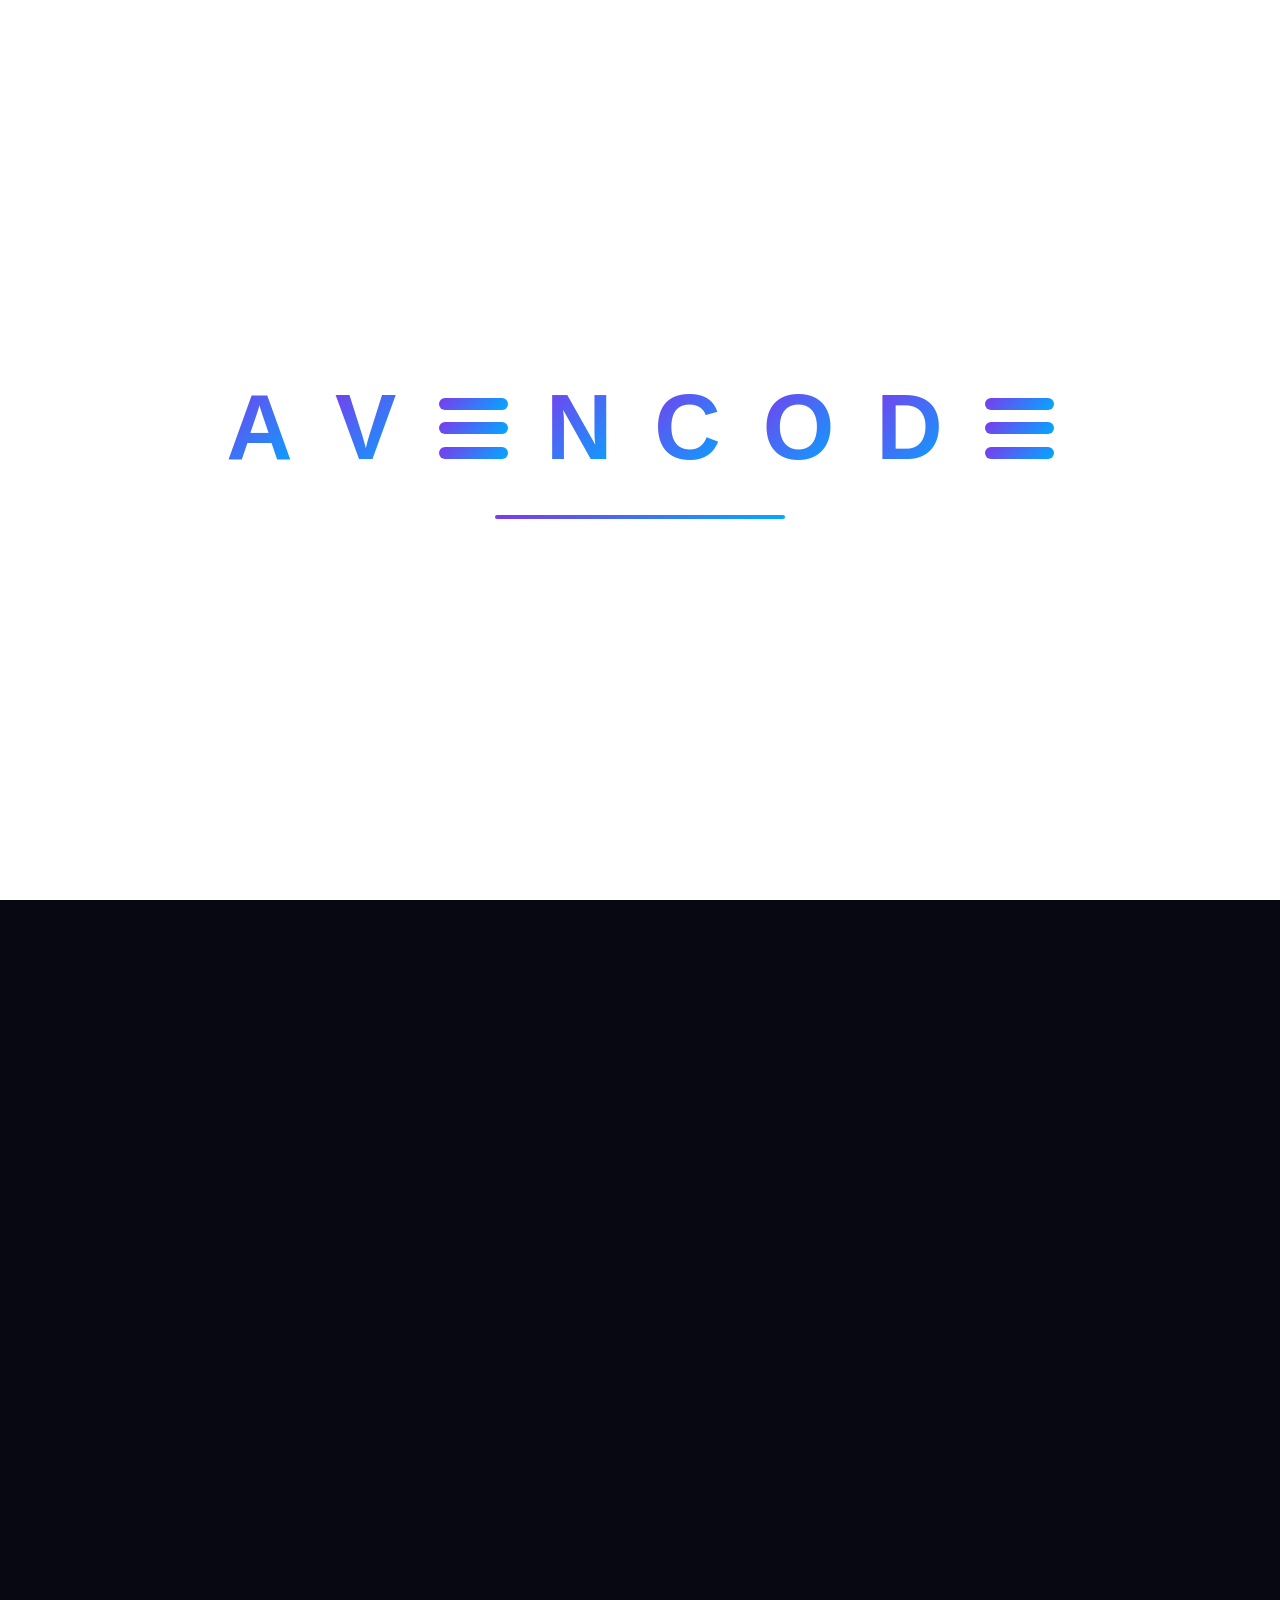
==== index.html @ d04014c9 "Add files via upload" ====
<!DOCTYPE html>
<html lang="fr">
<head>
  <meta charset="UTF-8">
  <meta name="viewport" content="width=device-width, initial-scale=1.0">
  <title>AVENCODE</title>
  <link rel="stylesheet" href="style.css">
</head>

<body>

  <section id="intro" class="intro">
    <div class="intro-content">
      <div class="brand-name">
        <span class="letter letter-a">A</span>
        <span class="letter letter-v">V</span>
        <span class="letter letter-e"><i></i><i></i><i></i></span>
        <span class="letter letter-n">N</span>
        <span class="letter letter-c">C</span>
        <span class="letter letter-o">O</span>
        <span class="letter letter-d">D</span>
        <span class="letter letter-e"><i></i><i></i><i></i></span>
      </div>
      <div class="loading-line"></div>
    </div>
  </section>

  <main id="site" class="site">

    <header id="navbar" class="navbar">
      <div class="nav-brand">
        <span class="nav-letter letter-a">A</span>
        <span class="nav-letter letter-v">V</span>
        <span class="nav-letter letter-e"><i></i><i></i><i></i></span>
        <span class="nav-letter letter-n">N</span>
        <span class="nav-letter letter-c">C</span>
        <span class="nav-letter letter-o">O</span>
        <span class="nav-letter letter-d">D</span>
        <span class="nav-letter letter-e"><i></i><i></i><i></i></span>
      </div>

      <nav class="nav-links">
        <a href="#accueil">Accueil</a>
        <a href="#decouvrir">Nous découvrir</a>
        <a href="#creations">Nos créations</a>
        <a href="#tarifs">Tarifs</a>
        <a href="#financement">Financement</a>
        <a href="#contact">Contact</a>
      </nav>
    </header>

    <section id="accueil" class="hero">
      <div class="hero-content">
        <p class="hero-label">Pensé pour vous. Créé pour vos clients.</p>
        <h1 id="typing-title"></h1>

        <div class="hero-buttons">
          <a href="#decouvrir" class="btn-discover">Nous découvrir</a>
        </div>
      </div>
    </section>

    <section id="decouvrir" class="discover-section">
      <div class="discover-content">
        <p class="section-label">Notre approche</p>
        <h2>Le sur-mesure, sans le prix démesuré.</h2>

        <p>
          AVENCODE crée des sites web modernes, clairs et personnalisés pour les entreprises qui veulent une présence en ligne professionnelle sans passer par des solutions hors de prix ou des modèles préremplis.
        </p>

        <div class="discover-grid">
          <div class="discover-card">
            <h3>Sur mesure</h3>
            <p>Un site pensé autour de votre activité, de votre image et de vos clients.</p>
          </div>

          <div class="discover-card">
            <h3>Accessible</h3>
            <p>Une alternative aux sites sur mesure souvent trop coûteux pour les petites entreprises.</p>
          </div>

          <div class="discover-card">
            <h3>Authentique</h3>
            <p>Pas de modèle impersonnel : un site qui reflète réellement l’essence de votre entreprise.</p>
          </div>
        </div>

        <div class="discover-next">
          <a href="#creations"><span>Nos créations →</span></a>
        </div>
      </div>
    </section>

    <section id="creations" class="creations-section">
      <div class="creations-content">

        <div class="creations-heading">
          <p class="section-label">Nos créations</p>
          <h2>Des univers pensés pour chaque activité.</h2>
          <p>
            Explorez différents styles de sites conçus pour refléter l’identité, l’ambiance et les besoins de chaque métier.
          </p>
        </div>

        <div class="showroom">
          <div class="showroom-list">
            <button class="showroom-item active" data-project="restaurant">Restaurant</button>
            <button class="showroom-item" data-project="garage">Garage automobile</button>
            <button class="showroom-item" data-project="coiffeur">Coiffeur</button>
            <button class="showroom-item" data-project="bar">Bar</button>
            <button class="showroom-item" data-project="boulangerie">Boulangerie</button>
            <button class="showroom-item" data-project="beaute">Institut de beauté</button>
          </div>

          <div class="showroom-preview">
            <div class="preview-image" id="previewImage"></div>

            <div class="preview-info">
              <p>Univers</p>
              <h3 id="previewTitle">Restaurant</h3>
              <p id="previewText">
                Une vitrine élégante pour présenter votre cuisine, votre ambiance et faciliter les réservations.
              </p>
              <a href="#" class="preview-button">Découvrir l’univers</a>
            </div>
          </div>
        </div>

      </div>
      <div class="creations-next">
  <a href="#tarifs">
    <span>Découvrir nos tarifs →</span>
  </a>
</div>
    </section>


    <section id="tarifs" class="pricing-section">
      <div class="pricing-content">

        <div class="pricing-heading">
          <p class="section-label">Tarifs</p>
          <h2>Des offres claires pour créer votre site.</h2>
          <p>
            Choisissez une formule adaptée à votre objectif. Chaque offre inclut la conception du site, la mise en ligne, le nom de domaine offert pendant 1 an et la sécurisation DNS.
          </p>
        </div>

        <div class="pricing-grid">

          <article class="pricing-card">
            <h3>Essentiel</h3>
            <p class="pricing-goal">Je veux exister sur Internet.</p>
            <div class="price">189,99€</div>
            <p class="price-note">Site vitrine simple et professionnel</p>

            <ul>
              <li>Site vitrine clair et responsive</li>
              <li>1 à 3 pages essentielles</li>
              <li>Design adapté à votre activité</li>
              <li>Nom de domaine offert 1 an</li>
              <li>DNSSEC inclus : protection du domaine contre certaines falsifications</li>
            </ul>

            <p class="domain-note">
              Après 1 an : gestion autonome par le client ou gestion AVENCODE à 14,99€/an.
            </p>

            <a href="#contact" class="pricing-button">Choisir cette offre</a>
          </article>

          <article class="pricing-card featured">
            <div class="pricing-title-row">
              <h3>Premium</h3>
              <div class="badge">Recommandé</div>
            </div>
            <p class="pricing-goal">Je veux transformer mes visiteurs en clients.</p>
            <div class="price">229,99€</div>
            <p class="price-note">Site plus complet, plus travaillé, plus vendeur</p>

            <ul>
              <li>Site vitrine complet et responsive</li>
              <li>Jusqu’à 5 pages</li>
              <li>Design plus poussé et animations légères</li>
              <li>Structure pensée pour rassurer et convertir</li>
              <li>Optimisation mobile</li>
              <li>Nom de domaine offert 1 an</li>
              <li>DNSSEC inclus : protection du domaine contre certaines falsifications</li>
            </ul>

            <p class="domain-note">
              Après 1 an : gestion autonome par le client ou gestion AVENCODE à 14,99€/an.
            </p>

            <a href="#contact" class="pricing-button">Choisir cette offre</a>
          </article>

          <article class="pricing-card">
            <h3>Signature</h3>
            <p class="pricing-goal">Je veux un site qui marque les esprits.</p>
            <div class="price">289,99€</div>
            <p class="price-note">Expérience sur mesure avec identité forte</p>

            <ul>
              <li>Site vitrine premium et personnalisé</li>
              <li>Pages adaptées à votre activité</li>
              <li>Animations plus avancées</li>
              <li>Univers visuel travaillé</li>
              <li>Expérience plus immersive</li>
              <li>Nom de domaine offert 1 an</li>
              <li>DNSSEC inclus : protection du domaine contre certaines falsifications</li>
            </ul>

            <p class="domain-note">
              Après 1 an : gestion autonome par le client ou gestion AVENCODE à 14,99€/an.
            </p>

            <a href="#contact" class="pricing-button">Choisir cette offre</a>
          </article>

        </div>

        <div class="custom-offer">
          <div>
            <h3>Projet spécifique</h3>
            <p>
              Pour un site plus complexe, une demande particulière ou une fonctionnalité avancée, un devis personnalisé peut être réalisé.
            </p>
          </div>
          <a href="#contact">Demander un devis</a>
        </div>


        <div class="maintenance-block">
          <div class="pricing-heading small">
            <p class="section-label">Maintenance</p>
            <h2>Gardez votre site propre, à jour et fonctionnel.</h2>
          </div>

          <div class="maintenance-grid">

            <article class="maintenance-card">
              <h3>Sur demande</h3>
              <div class="price small-price">9,99€</div>
              <p>Par intervention</p>
              <ul>
                <li>Modification ponctuelle</li>
                <li>Correction simple</li>
                <li>Ajout ou remplacement de contenu</li>
              </ul>
            </article>

            <article class="maintenance-card featured">
              <div class="maintenance-title-row">
  <h3>Forfait Sérénité</h3>
  <div class="badge">Sérénité</div>
</div>
              <div class="price small-price">4,99€/mois</div>
              <p>ou 49,99€/an</p>
              <ul>
                <li>Petites modifications incluses</li>
                <li>Suivi régulier du site</li>
                <li>Assistance prioritaire</li>
                <li>Tranquillité sur l’année</li>
              </ul>
            </article>

          </div>

          <div class="maintenance-next">
            <a href="#financement"><span>Financement →</span></a>
          </div>
        </div>

      </div>
    </section>

    <section id="financement" class="financing-section">
  <div class="financing-content">

    <div class="financing-heading">
      <p class="section-label">Financement</p>
      <h2>Choisissez le paiement qui vous convient.</h2>
      <p>
        AVENCODE propose plusieurs solutions simples pour adapter votre paiement à votre budget.
      </p>
    </div>

    <div class="financing-grid">
      <article class="financing-card">
        <h3>Comptant</h3>
        <p>Paiement en une seule fois à la validation du projet.</p>
      </article>

      <article class="financing-card featured">
        <h3>2x sans frais</h3>
        <p>Réglez votre site en deux paiements, sans frais supplémentaires.</p>
      </article>

      <article class="financing-card">
        <h3>3x sans frais</h3>
        <p>Étalez votre paiement en trois fois, simplement et sans surcoût.</p>
      </article>
    </div>

    <div class="financing-note">
      <h3>Une question ?</h3>
      <p>Nous vous accompagnons pour choisir la solution la plus adaptée.</p>
      <a href="#contact">Plus d’informations</a>
    </div>

    <div class="financing-next">
      <a href="#contact"><span>Nous contacter →</span></a>
    </div>

  </div>
</section>
    <section id="contact" class="contact-section">
  <div class="contact-content">

    <div class="contact-heading">
      <p class="section-label">Contact</p>
      <h2>Parlez-nous de votre projet.</h2>
      <p>
        Remplissez le formulaire, nous reviendrons vers vous pour comprendre votre besoin et vous proposer une solution adaptée.
      </p>
    </div>

    <form
  class="contact-form"
  action="https://formsubmit.co/contact%40avencode.fr"
  method="POST"
>
  <input type="hidden" name="_subject" value="Nouvelle demande depuis AVENCODE">
  <input type="hidden" name="_captcha" value="false">
  <input type="hidden" name="_template" value="table">
  <input type="hidden" name="_next" value="https://www.avencode.fr/#contact">
      <div class="form-row">
        <div class="form-group">
          <label for="nom">Nom</label>
          <input type="text" id="nom" name="nom" placeholder="Votre nom" required>
        </div>

        <div class="form-group">
          <label for="prenom">Prénom</label>
          <input type="text" id="prenom" name="prenom" placeholder="Votre prénom" required>
        </div>
      </div>

      <div class="form-row">
        <div class="form-group">
          <label for="telephone">Numéro de téléphone</label>
          <input type="tel" id="telephone" name="telephone" placeholder="06 00 00 00 00" required>
        </div>

        <div class="form-group">
          <label for="email">Adresse e-mail</label>
          <input type="email" id="email" name="email" placeholder="votre@email.fr" required>
        </div>
      </div>

      <div class="form-group">
        <label for="motif">Motif de la demande</label>
        <select id="motif" name="motif" required>
          <option value="">Choisir un motif</option>
          <option value="notre-entreprise">Notre entreprise</option>
          <option value="conception">Conception</option>
          <option value="maintenance">Maintenance</option>
          <option value="financement">Financement</option>
          <option value="autre">Autre</option>
        </select>
      </div>

      <div class="form-group other-reason" id="otherReason">
        <label for="autreMotif">Décrire le motif</label>
        <input type="text" id="autreMotif" name="autreMotif" placeholder="Précisez votre demande">
      </div>

      <div class="form-group">
        <label for="message">Message</label>
        <textarea id="message" name="message" rows="6" placeholder="Expliquez-nous votre besoin..." required></textarea>
      </div>

      <button type="submit" class="contact-button">Envoyer la demande</button>
    </form>

  </div>
</section>

  </main>

  <script src="script.js"></script>
</body>
</html>
---- style.css ----
* {
  margin: 0;
  padding: 0;
  box-sizing: border-box;
}

html {
  scroll-behavior: smooth;
}

body {
  font-family: Arial, Helvetica, sans-serif;
  background: #070812;
  overflow-x: hidden;
}

/* INTRO */

.intro {
  position: fixed;
  inset: 0;
  z-index: 999;
  background: #ffffff;
  display: flex;
  justify-content: center;
  align-items: center;
  transition: background 0.7s ease, opacity 0.8s ease, visibility 0.8s ease;
}

.intro.is-darkening {
  background: #070812;
}

.intro.is-hidden {
  opacity: 0;
  visibility: hidden;
}

.intro-content {
  text-align: center;
}

.brand-name {
  display: flex;
  justify-content: center;
  align-items: center;
  gap: clamp(14px, 3vw, 38px);
  font-size: clamp(46px, 8vw, 92px);
  font-weight: 900;
  letter-spacing: 4px;
}

.letter {
  position: relative;
  display: inline-flex;
  align-items: center;
  justify-content: center;
  height: 1em;
  min-width: 0.72em;
  background: linear-gradient(135deg, #7c3aed, #00aaff);
  -webkit-background-clip: text;
  background-clip: text;
  color: transparent;
  opacity: 0;
  clip-path: inset(0 100% 0 0);
  transform: translateY(12px);
  animation: smoothWrite 0.85s cubic-bezier(0.22, 1, 0.36, 1) forwards;
}

.letter-a,
.letter-v {
  transform: skewX(-8deg) translateY(12px);
}

.letter-e {
  width: 0.75em;
  background: none;
  color: transparent;
}

.letter-e i {
  position: absolute;
  left: 0;
  width: 100%;
  height: 0.13em;
  border-radius: 999px;
  background: linear-gradient(135deg, #7c3aed, #00aaff);
}

.letter-e i:nth-child(1) {
  top: 0.18em;
}

.letter-e i:nth-child(2) {
  top: 0.45em;
}

.letter-e i:nth-child(3) {
  top: 0.72em;
}

.letter-n {
  transform: skewX(-3deg) translateY(12px);
}

.letter:nth-child(1) { animation-delay: 0s; }
.letter:nth-child(2) { animation-delay: 0.16s; }
.letter:nth-child(3) { animation-delay: 0.32s; }
.letter:nth-child(4) { animation-delay: 0.48s; }
.letter:nth-child(5) { animation-delay: 0.64s; }
.letter:nth-child(6) { animation-delay: 0.80s; }
.letter:nth-child(7) { animation-delay: 0.96s; }
.letter:nth-child(8) { animation-delay: 1.12s; }

.loading-line {
  width: 0;
  height: 4px;
  margin: 42px auto 0;
  border-radius: 999px;
  background: linear-gradient(90deg, #7c3aed, #00aaff);
  animation: lineAppear 0.7s ease forwards 1.95s;
}

/* SITE */

.site {
  min-height: 100vh;
  background: #070812;
  color: white;
  opacity: 0;
  transform: translateY(25px);
  transition: opacity 0.9s ease, transform 0.9s ease;
}

.site.is-visible {
  opacity: 1;
  transform: translateY(0);
}

/* NAVBAR */

.navbar {
  position: sticky;
  top: 28px;
  z-index: 50;
  width: min(1180px, calc(100% - 48px));
  height: 70px;
  margin: 28px auto 0;
  padding: 0 28px;
  display: flex;
  align-items: center;
  justify-content: space-between;
  border-radius: 999px;
  border: 1px solid rgba(255, 255, 255, 0.18);
  background: rgba(7, 8, 18, 0.55);
  backdrop-filter: blur(14px);
  overflow: hidden;
  transition: width 0.35s ease, height 0.35s ease, padding 0.35s ease, background 0.35s ease, box-shadow 0.35s ease;
}

.navbar::before {
  content: "";
  position: absolute;
  inset: -1px;
  z-index: -2;
  border-radius: inherit;

  background: conic-gradient(
    from 0deg,
    transparent 0deg,
    transparent 80deg,

    rgba(75, 35, 160, 0.85) 110deg,
    rgba(124, 58, 237, 0.95) 130deg,
    rgba(0, 90, 150, 0.95) 150deg,
    rgba(0, 170, 255, 0.85) 170deg,

    transparent 200deg,
    transparent 360deg
  );

  animation: navbarBorderWave 2s cubic-bezier(0.45, 0, 0.55, 1) infinite;
}

.navbar.is-scrolled::before {
  opacity: 0.9;
}

.navbar::after {
  content: "";
  position: absolute;
  inset: 1px;
  z-index: -1;
  border-radius: inherit;
  background: rgba(7, 8, 18, 0.72);
}

.navbar.is-scrolled {
  width: min(980px, calc(100% - 48px));
  height: 58px;
  padding: 0 24px;
  background: rgba(7, 8, 18, 0.88);
  box-shadow: 0 18px 55px rgba(0, 0, 0, 0.42);
}

.navbar.is-scrolled::before {
  opacity: 0.55;
}

.nav-brand {
  display: flex;
  align-items: center;
  gap: 8px;
  font-size: 22px;
  font-weight: 900;
  letter-spacing: 2px;
  transition: font-size 0.35s ease, gap 0.35s ease;
}

.navbar.is-scrolled .nav-brand {
  font-size: 19px;
  gap: 6px;
}

.nav-letter {
  position: relative;
  display: inline-flex;
  align-items: center;
  justify-content: center;
  height: 1em;
  min-width: 0.72em;
  background: linear-gradient(135deg, #7c3aed, #00aaff);
  -webkit-background-clip: text;
  background-clip: text;
  color: transparent;
}

.nav-letter.letter-a,
.nav-letter.letter-v {
  transform: skewX(-8deg);
}

.nav-letter.letter-n {
  transform: skewX(-3deg);
}

.nav-letter.letter-e {
  width: 0.75em;
  background: none;
  color: transparent;
}

.nav-letter.letter-e i {
  position: absolute;
  left: 0;
  width: 100%;
  height: 0.13em;
  border-radius: 999px;
  background: linear-gradient(135deg, #7c3aed, #00aaff);
}

.nav-letter.letter-e i:nth-child(1) {
  top: 0.18em;
}

.nav-letter.letter-e i:nth-child(2) {
  top: 0.45em;
}

.nav-letter.letter-e i:nth-child(3) {
  top: 0.72em;
}

.nav-links {
  display: flex;
  align-items: center;
  gap: 28px;
  transition: gap 0.35s ease;
}

.navbar.is-scrolled .nav-links {
  gap: 20px;
}

.nav-links a {
  position: relative;
  text-decoration: none;
  color: white;
  font-size: 14px;
  font-weight: 700;
  opacity: 0.78;
  transition: opacity 0.25s ease, color 0.25s ease, transform 0.25s ease, font-size 0.35s ease;
}

.navbar.is-scrolled .nav-links a {
  font-size: 13px;
}

.nav-links a:hover {
  opacity: 1;
  color: #00aaff;
  transform: translateY(-2px);
}

.nav-links a::after {
  content: "";
  position: absolute;
  left: 0;
  bottom: -8px;
  width: 0;
  height: 2px;
  border-radius: 999px;
  background: linear-gradient(90deg, #7c3aed, #00aaff);
  transition: width 0.28s ease;
}

.navbar.is-scrolled .nav-links a::after {
  bottom: -6px;
}

.nav-links a:hover::after {
  width: 100%;
}

/* HERO */

.hero {
  min-height: calc(100vh - 98px);
  padding: 20px 8% 0;
  display: flex;
  align-items: center;
}

.hero-content {
  max-width: 1050px;
}

.hero-label {
  display: inline-block;
  margin-bottom: 26px;
  color: #00aaff;
  text-transform: uppercase;
  font-size: 14px;
  font-weight: 800;
  letter-spacing: 3px;
  opacity: 0;
  transform: translateY(12px);
  animation: fadeUp 0.8s ease forwards 3.7s;
}

.hero h1 {
  max-width: 1050px;
  font-size: clamp(46px, 7vw, 86px);
  line-height: 1.05;
  letter-spacing: -2px;
}

#typing-title::after {
  content: "|";
  display: inline-block;
  margin-left: 6px;
  color: #00aaff;
  animation: cursorBlink 0.8s infinite;
}

#typing-title.is-finished::after {
  display: none;
}

.hero-buttons {
  margin-top: 42px;
  opacity: 0;
  transform: translateY(12px);
  animation: fadeUp 0.8s ease forwards 6.9s;
}

.btn-discover {
  display: inline-flex;
  align-items: center;
  justify-content: center;
  padding: 16px 28px;
  border-radius: 999px;
  background: linear-gradient(135deg, #7c3aed, #00aaff);
  color: white;
  text-decoration: none;
  font-weight: 800;
  box-shadow: 0 18px 45px rgba(0, 170, 255, 0.18);
  transition: transform 0.3s ease, box-shadow 0.3s ease;
}

.btn-discover:hover {
  transform: translateY(-3px);
  box-shadow: 0 22px 60px rgba(124, 58, 237, 0.28);
}

/* DÉCOUVRIR */

.discover-section {
  position: relative;
  overflow: hidden;
  min-height: 100vh;
  padding: 180px 8% 120px;
  background:
    radial-gradient(circle at top left, rgba(124, 58, 237, 0.18), transparent 35%),
    radial-gradient(circle at bottom right, rgba(0, 170, 255, 0.14), transparent 35%),
    #070812;
  color: white;
}

.discover-content,
.creations-content,
.pricing-content {
  position: relative;
  z-index: 1;
  max-width: 1220px;
  margin: 0 auto;
}

.section-label {
  color: #00aaff;
  text-transform: uppercase;
  font-size: 13px;
  font-weight: 800;
  letter-spacing: 3px;
  margin-bottom: 22px;
}

.discover-section h2,
.creations-heading h2,
.pricing-heading h2 {
  max-width: 900px;
  font-size: clamp(34px, 5vw, 58px);
  line-height: 1.05;
  letter-spacing: -2px;
  margin-bottom: 20px;
}

.discover-section > .discover-content > p,
.creations-heading > p:last-child,
.pricing-heading > p:last-child {
  max-width: 760px;
  font-size: 18px;
  line-height: 1.6;
  color: #c9c9d8;
}

.discover-grid {
  margin-top: 70px;
  display: grid;
  grid-template-columns: repeat(3, 1fr);
  gap: 22px;
}

.discover-card {
  position: relative;
  overflow: hidden;
  padding: 34px;
  border: 1px solid rgba(255, 255, 255, 0.12);
  border-radius: 26px;
  background: rgba(255, 255, 255, 0.045);
  backdrop-filter: blur(18px);
  transition: transform 0.35s ease, border-color 0.35s ease, background 0.35s ease, box-shadow 0.35s ease;
}

.discover-card:hover {
  transform: translateY(-10px) scale(1.04);
  border-color: rgba(0, 170, 255, 0.45);
  background: rgba(255, 255, 255, 0.075);
  box-shadow: 0 25px 70px rgba(0, 170, 255, 0.14);
}

.discover-card h3 {
  display: inline-block;
  margin-bottom: 18px;
  font-size: 24px;
  background: linear-gradient(135deg, #7c3aed, #00aaff);
  -webkit-background-clip: text;
  background-clip: text;
  color: transparent;
}

.discover-card p {
  color: #c9c9d8;
  line-height: 1.6;
}

.discover-next {
  display: flex;
  justify-content: center;
  margin-top: 48px;
}

.discover-next a {
  position: relative;
  overflow: hidden;

  padding: 12px 22px;
  border-radius: 999px;

  font-size: 13px;
  font-weight: 900;
  text-decoration: none;
  color: white;

  border: 1px solid rgba(255, 255, 255, 0.18);
  background: rgba(255, 255, 255, 0.055);

  transition:
    transform 0.35s ease,
    border-color 0.35s ease,
    background 0.35s ease,
    box-shadow 0.35s ease;
}

.discover-next a::before {
  content: "";
  position: absolute;
  inset: 0;

  background: linear-gradient(
    120deg,
    transparent,
    rgba(0, 170, 255, 0.35),
    rgba(124, 58, 237, 0.35),
    transparent
  );

  transform: translateX(-120%);
  transition: transform 0.6s ease;
}

.discover-next a:hover::before {
  transform: translateX(120%);
}

.discover-next a:hover {
  transform: translateY(-4px);
  border-color: rgba(0, 170, 255, 0.5);
  background: rgba(255, 255, 255, 0.09);
  box-shadow: 0 18px 45px rgba(0, 170, 255, 0.16);
}

.discover-next a span {
  position: relative;
  z-index: 1;
}

/* NOS CRÉATIONS */

.creations-section {
  position: relative;
  overflow: hidden;
  min-height: 100vh;
  padding: 145px 8% 45px;
  background:
    radial-gradient(circle at 15% 25%, rgba(124, 58, 237, 0.14), transparent 35%),
    radial-gradient(circle at 85% 75%, rgba(0, 170, 255, 0.12), transparent 35%),
    #070812;
  color: white;
}

.creations-heading {
  max-width: 850px;
  margin-bottom: 42px;
}

.showroom {
  display: grid;
  grid-template-columns: 300px minmax(0, 1fr);
  gap: 34px;
  align-items: center;
}

.showroom-list {
  display: flex;
  flex-direction: column;
  justify-content: center;
  gap: 12px;
}

.showroom-item {
  position: relative;
  padding: 16px 20px;
  border-radius: 16px;
  border: 1px solid rgba(255, 255, 255, 0.11);
  background: rgba(255, 255, 255, 0.035);
  color: white;
  font-size: 15px;
  font-weight: 800;
  text-align: left;
  cursor: pointer;
}

.showroom-item:hover,
.showroom-item.active {
  transform: translateX(8px);
  border-color: rgba(0, 170, 255, 0.36);
  background: rgba(255, 255, 255, 0.07);
}

.showroom-preview {
  position: relative;
  overflow: hidden;
  min-height: 440px;
  border-radius: 30px;
  border: 1px solid rgba(255, 255, 255, 0.13);
  background: rgba(255, 255, 255, 0.045);
  backdrop-filter: blur(18px);
  box-shadow: 0 30px 100px rgba(0, 0, 0, 0.28);
}

.preview-image {
  position: absolute;
  inset: 0;
  background:
    linear-gradient(135deg, rgba(7, 8, 18, 0.2), rgba(7, 8, 18, 0.86)),
    var(--preview-bg);
  background-size: cover;
  background-position: center;
  transform: scale(1.04);
  transition: background 0.45s ease, transform 0.7s ease, filter 0.45s ease;
}

.showroom-preview:hover .preview-image {
  transform: scale(1.1);
}

.preview-info {
  position: absolute;
  left: 42px;
  bottom: 42px;
  z-index: 2;
  max-width: 600px;
}

.preview-info > p:first-child {
  margin-bottom: 12px;
  color: #00aaff;
  text-transform: uppercase;
  font-size: 13px;
  font-weight: 900;
  letter-spacing: 3px;
}

.preview-info h3 {
  font-size: clamp(38px, 5vw, 66px);
  line-height: 1;
  letter-spacing: -2px;
  margin-bottom: 18px;
}

#previewText {
  max-width: 560px;
  font-size: 19px;
  line-height: 1.65;
  color: #d6d6e4;
  margin-bottom: 30px;
}

.preview-button {
  display: inline-flex;
  padding: 14px 22px;
  border-radius: 999px;
  background: linear-gradient(135deg, #7c3aed, #00aaff);
  color: white;
  text-decoration: none;
  font-weight: 900;
}

.creations-section {
  --restaurant-bg: radial-gradient(circle at 70% 20%, rgba(255, 130, 70, 0.48), transparent 28%), linear-gradient(135deg, #26120b, #070812);
  --garage-bg: radial-gradient(circle at 70% 20%, rgba(0, 170, 255, 0.42), transparent 28%), linear-gradient(135deg, #071421, #070812);
  --coiffeur-bg: radial-gradient(circle at 70% 20%, rgba(160, 90, 255, 0.45), transparent 28%), linear-gradient(135deg, #180b28, #070812);
  --bar-bg: radial-gradient(circle at 70% 20%, rgba(150, 20, 60, 0.48), transparent 28%), linear-gradient(135deg, #240711, #070812);
  --boulangerie-bg: radial-gradient(circle at 70% 20%, rgba(255, 190, 80, 0.42), transparent 28%), linear-gradient(135deg, #241809, #070812);
  --beaute-bg: radial-gradient(circle at 70% 20%, rgba(255, 90, 180, 0.42), transparent 28%), linear-gradient(135deg, #24091b, #070812);
}

.preview-image {
  --preview-bg: var(--restaurant-bg);
}

/* TARIFS */

.pricing-section {
  position: relative;
  overflow: hidden;
  min-height: 100vh;
  padding: 115px 8% 90px;
  background:
    radial-gradient(circle at 18% 20%, rgba(124, 58, 237, 0.15), transparent 34%),
    radial-gradient(circle at 82% 70%, rgba(0, 170, 255, 0.12), transparent 35%),
    #070812;
  color: white;
}

.pricing-heading {
  max-width: 850px;
  margin-bottom: 38px;
}

.pricing-grid {
  display: grid;
  grid-template-columns: repeat(3, 1fr);
  gap: 24px;
}

.pricing-card,
.maintenance-card {
  position: relative;
  overflow: hidden;
  padding: 24px;
  border-radius: 26px;
  border: 1px solid rgba(255, 255, 255, 0.12);
  background: rgba(255, 255, 255, 0.045);
  backdrop-filter: blur(18px);
}

.pricing-card.featured,
.maintenance-card.featured {
  border-color: rgba(0, 170, 255, 0.36);
  box-shadow: 0 25px 80px rgba(124, 58, 237, 0.12);
}

.badge {
  position: absolute;
  top: 20px;
  right: 20px;
  padding: 7px 11px;
  border-radius: 999px;
  background: linear-gradient(135deg, #7c3aed, #00aaff);
  color: white;
  font-size: 10px;
  font-weight: 900;
  text-transform: uppercase;
  letter-spacing: 1px;
}

.pricing-card h3,
.maintenance-card h3 {
  font-size: 34px;
  margin-bottom: 10px;
  background: linear-gradient(135deg, #ffffff, #8fdcff);
  -webkit-background-clip: text;
  background-clip: text;
  color: transparent;
}

.pricing-goal {
  margin-bottom: 16px;
  color: #00aaff;
  font-size: 13px;
  font-weight: 900;
}

.price {
  margin-bottom: 6px;
  font-size: 38px;
  font-weight: 900;
  letter-spacing: -2px;
  background: linear-gradient(135deg, #7c3aed, #00aaff);
  -webkit-background-clip: text;
  background-clip: text;
  color: transparent;
}

.price-note,
.maintenance-card > p {
  margin-bottom: 18px;
  color: #c9c9d8;
  line-height: 1.4;
  font-size: 14px;
}

.pricing-card ul,
.maintenance-card ul {
  display: grid;
  gap: 9px;
  margin-bottom: 18px;
  list-style: none;
}

.pricing-card li,
.maintenance-card li {
  position: relative;
  padding-left: 22px;
  color: #d6d6e4;
  line-height: 1.4;
  font-size: 13px;
}

.pricing-card li::before,
.maintenance-card li::before {
  content: "";
  position: absolute;
  left: 0;
  top: 8px;
  width: 8px;
  height: 8px;
  border-radius: 50%;
  background: linear-gradient(135deg, #7c3aed, #00aaff);
}

.domain-note {
  margin-bottom: 18px;
  font-size: 11px;
  line-height: 1.45;
  color: #9b9bb0;
}

.pricing-button {
  display: inline-flex;
  justify-content: center;
  width: 100%;
  padding: 12px 16px;
  border-radius: 999px;
  text-decoration: none;
  color: white;
  font-size: 13px;
  font-weight: 900;
  background: rgba(255, 255, 255, 0.075);
  border: 1px solid rgba(255, 255, 255, 0.14);
}

.custom-offer {
  margin-top: 28px;
  padding: 26px 30px;
  display: flex;
  justify-content: space-between;
  align-items: center;
  gap: 24px;
  border-radius: 26px;
  border: 1px dashed rgba(255, 255, 255, 0.18);
  background: rgba(255, 255, 255, 0.03);
}

.custom-offer h3 {
  font-size: 24px;
  margin-bottom: 8px;
}

.custom-offer p {
  max-width: 760px;
  color: #c9c9d8;
  line-height: 1.6;
}

.custom-offer a {
  padding: 12px 18px;
  border-radius: 999px;
  text-decoration: none;
  color: white;
  font-size: 13px;
  font-weight: 900;
  border: 1px solid rgba(255, 255, 255, 0.16);
}

.maintenance-block {
  margin-top: 110px;
}

.pricing-heading.small {
  margin-bottom: 38px;
}

.maintenance-grid {
  display: grid;
  grid-template-columns: repeat(2, 1fr);
  gap: 24px;
}

.empty-section {
  min-height: 100vh;
  background: #070812;
}

/* ANIMATIONS */

@keyframes smoothWrite {
  0% {
    opacity: 0;
    clip-path: inset(0 100% 0 0);
    transform: translateY(12px);
  }

  45% {
    opacity: 1;
  }

  100% {
    opacity: 1;
    clip-path: inset(0 0 0 0);
    transform: translateY(0);
  }
}

@keyframes lineAppear {
  to {
    width: 290px;
  }
}

@keyframes fadeUp {
  to {
    opacity: 1;
    transform: translateY(0);
  }
}

@keyframes cursorBlink {
  0%, 50% {
    opacity: 1;
  }

  51%, 100% {
    opacity: 0;
  }
}

@keyframes navbarBorderWave {
  to {
    transform: rotate(360deg);
  }
}

/* RESPONSIVE */

@media (max-width: 1050px) {
  .pricing-grid,
  .maintenance-grid {
    grid-template-columns: 1fr;
  }

  .custom-offer {
    flex-direction: column;
    align-items: flex-start;
  }
}

@media (max-width: 950px) {
  .showroom {
    grid-template-columns: 1fr;
  }

  .showroom-list {
    display: grid;
    grid-template-columns: 1fr 1fr;
  }

  .showroom-preview {
    min-height: 430px;
  }
}

@media (max-width: 850px) {
  .nav-links {
    display: none;
  }

  .discover-grid {
    grid-template-columns: 1fr;
  }
}

@media (max-width: 650px) {
  .showroom-list {
    grid-template-columns: 1fr;
  }

  .preview-info {
    left: 26px;
    right: 26px;
    bottom: 30px;
  }
}

.creations-next {
  display: flex;
  justify-content: flex-end;
  margin-top: 24px;
}

.creations-next a {
  position: relative;
  overflow: hidden;

  padding: 11px 20px;
  border-radius: 999px;

  text-decoration: none;
  color: white;

  font-size: 13px;
  font-weight: 900;

  background: rgba(255, 255, 255, 0.055);
  border: 1px solid rgba(255, 255, 255, 0.16);

  transition:
    transform 0.35s ease,
    border-color 0.35s ease,
    box-shadow 0.35s ease;
}

.creations-next a:hover {
  transform: translateX(4px);
  border-color: rgba(0, 170, 255, 0.5);
  box-shadow: 0 18px 45px rgba(0, 170, 255, 0.15);
}

.creations-next span {
  position: relative;
  z-index: 2;
}

/* ===== CORRECTIONS FINALES AVENCODE ===== */

.pricing-section {
  overflow: visible;
}

.pricing-title-row {
  display: flex;
  align-items: center;
  justify-content: space-between;
  gap: 14px;
}

.badge {
  position: static;
  display: inline-block;
  flex-shrink: 0;
  margin-bottom: 14px;
}

.pricing-card {
  display: flex;
  flex-direction: column;
  transition:
    transform 0.35s ease,
    border-color 0.35s ease,
    background 0.35s ease,
    box-shadow 0.35s ease;
}

.pricing-card::before {
  content: "";
  position: absolute;
  inset: 0;
  background: linear-gradient(
    135deg,
    rgba(124, 58, 237, 0.16),
    rgba(0, 170, 255, 0.12)
  );
  opacity: 0;
  transition: opacity 0.35s ease;
}

.pricing-card:hover {
  transform: translateY(-12px) scale(1.025);
  border-color: rgba(0, 170, 255, 0.48);
  background: rgba(255, 255, 255, 0.075);
  box-shadow:
    0 28px 80px rgba(0, 170, 255, 0.14),
    0 18px 45px rgba(124, 58, 237, 0.10);
}

.pricing-card:hover::before {
  opacity: 1;
}

.pricing-card h3,
.pricing-card p,
.pricing-card div,
.pricing-card ul,
.pricing-card a {
  position: relative;
  z-index: 1;
}

.pricing-button {
  margin-top: auto;
}

/* ANIMATION TITRES OFFRES */

.pricing-card h3 {
  position: relative;
  width: fit-content;
  transition:
    text-shadow 0.35s ease,
    transform 0.35s ease,
    letter-spacing 0.35s ease;
}

.pricing-card:hover h3 {
  transform: translateY(-1px);
  letter-spacing: 0.25px;

  text-shadow:
    0 0 5px rgba(0, 170, 255, 0.35),
    0 0 10px rgba(124, 58, 237, 0.22);
}

.pricing-card h3::after {
  content: "";
  position: absolute;
  left: 0;
  bottom: -7px;

  width: 100%;
  height: 2px;
  border-radius: 999px;

  background: linear-gradient(
    90deg,
    transparent,
    #7c3aed,
    #00aaff,
    transparent
  );

  transform: scaleX(0);
  transform-origin: left;
  opacity: 0;

  transition:
    transform 0.4s ease,
    opacity 0.4s ease;
}

.pricing-card:hover h3::after {
  transform: scaleX(1);
  opacity: 0.55;
  animation: titleLightMove 1.4s linear infinite;
}

@keyframes titleLightMove {
  0% {
    filter: hue-rotate(0deg);
  }

  100% {
    filter: hue-rotate(360deg);
  }
}

.maintenance-switch,
.maintenance-float {
  display: none !important;
}

.maintenance-block {
  position: relative;
  min-height: 100vh;
  margin-top: 140px;
  display: flex;
  flex-direction: column;
  justify-content: center;
}

.maintenance-to-conception {
  position: absolute;
  right: 0;
  top: 50%;
  transform: translateY(-50%);
  padding: 12px 18px;
  border-radius: 999px;
  text-decoration: none;
  color: white;
  font-size: 13px;
  font-weight: 900;
  background: rgba(255, 255, 255, 0.055);
  border: 1px solid rgba(0, 170, 255, 0.35);
  animation: sideButtonGlow 2.4s ease-in-out infinite;
  transition:
    transform 0.3s ease,
    border-color 0.3s ease,
    background 0.3s ease;
}

.maintenance-to-conception:hover {
  transform: translateY(-50%) translateX(5px);
  border-color: rgba(0, 170, 255, 0.65);
  background: rgba(255, 255, 255, 0.095);
}

.maintenance-next {
  display: flex;
  justify-content: center;
  margin-top: 55px;
}

.maintenance-next a {
  position: relative;
  overflow: hidden;
  padding: 13px 26px;
  border-radius: 18px;
  text-decoration: none;
  color: white;
  font-size: 13px;
  font-weight: 900;
  letter-spacing: 0.4px;
  background: rgba(255, 255, 255, 0.045);
  border: 1px solid rgba(255, 255, 255, 0.16);
  transition:
    transform 0.35s ease,
    border-color 0.35s ease,
    box-shadow 0.35s ease;
}

.maintenance-next a::before {
  content: "";
  position: absolute;
  inset: 0;
  background: linear-gradient(90deg, transparent, rgba(0, 170, 255, 0.28), transparent);
  transform: translateX(-120%);
  transition: transform 0.65s ease;
}

.maintenance-next a:hover::before {
  transform: translateX(120%);
}

.maintenance-next a:hover {
  transform: translateY(-4px);
  border-color: rgba(0, 170, 255, 0.5);
  box-shadow: 0 20px 55px rgba(0, 170, 255, 0.16);
}

.maintenance-next span {
  position: relative;
  z-index: 1;
}

/* ANIMATION MAINTENANCE - différente des offres conception */

.maintenance-card {
  position: relative;
  overflow: hidden;

  transition:
    transform 0.4s ease,
    border-color 0.4s ease,
    background 0.4s ease,
    box-shadow 0.4s ease;
}

.maintenance-card .badge {
  position: static;
  display: inline-block;
  width: fit-content;
  margin-bottom: 14px;
}

.maintenance-title-row {
  display: flex;
  align-items: flex-start;
  justify-content: space-between;
  gap: 16px;
}

.maintenance-title-row .badge {
  position: static;
  flex-shrink: 0;
  margin-bottom: 0;
  margin-top: 4px;
}

.maintenance-card::before {
  content: "";
  position: absolute;
  inset: -1px;

  background: conic-gradient(
    from 180deg,
    transparent,
    rgba(0, 170, 255, 0.45),
    rgba(124, 58, 237, 0.45),
    transparent 35%
  );

  opacity: 0;
  transform: rotate(0deg);
  transition: opacity 0.35s ease;
}

.maintenance-card::after {
  content: "";
  position: absolute;
  inset: 1px;
  border-radius: 25px;

  background: rgba(7, 8, 18, 0.88);
  z-index: 0;
}

.maintenance-card:hover {
  transform: translateY(-8px);
  border-color: transparent;

  box-shadow:
    0 25px 70px rgba(0, 170, 255, 0.12),
    0 15px 40px rgba(124, 58, 237, 0.12);
}

.maintenance-card:hover::before {
  opacity: 1;
  animation: maintenanceRotate 2.2s linear infinite;
}

.maintenance-card h3,
.maintenance-card p,
.maintenance-card div,
.maintenance-card ul {
  position: relative;
  z-index: 1;
}

@keyframes maintenanceRotate {
  to {
    transform: rotate(360deg);
  }
}

@keyframes sideButtonGlow {
  0%, 100% {
    box-shadow: 0 10px 35px rgba(0, 170, 255, 0.08);
  }

  50% {
    box-shadow: 0 14px 45px rgba(124, 58, 237, 0.22);
  }
}

.financing-section {
  position: relative;
  overflow: hidden;
  min-height: 100vh;
  padding: 170px 8% 90px;
  background:
    radial-gradient(circle at 20% 25%, rgba(124, 58, 237, 0.16), transparent 35%),
    radial-gradient(circle at 80% 75%, rgba(0, 170, 255, 0.13), transparent 35%),
    #070812;
  color: white;
}

.financing-next {
  display: flex;
  justify-content: flex-start;
  margin-top: 42px;
}

.financing-next a {
  position: relative;
  overflow: hidden;
  padding: 12px 20px;
  border-radius: 999px;
  text-decoration: none;
  color: white;
  font-size: 13px;
  font-weight: 900;
  background: rgba(255, 255, 255, 0.055);
  border: 1px solid rgba(255, 255, 255, 0.16);
  transition:
    transform 0.3s ease,
    border-color 0.3s ease,
    color 0.3s ease;
}

.financing-next a:hover {
  transform: translateX(5px);
  color: #00aaff;
  border-color: rgba(0, 170, 255, 0.45);
}

.financing-next span {
  position: relative;
  z-index: 1;
}

/* ANIMATION FINANCEMENT - sobre et différente */

.financing-card {
  position: relative;
  overflow: hidden;

  transition:
    transform 0.4s ease,
    border-color 0.4s ease,
    background 0.4s ease,
    box-shadow 0.4s ease;
}

.financing-card::before {
  content: "";
  position: absolute;
  inset: 0;

  background:
    radial-gradient(
      circle at var(--x, 50%) var(--y, 50%),
      rgba(0, 170, 255, 0.16),
      transparent 34%
    );

  opacity: 0;
  transition: opacity 0.35s ease;
}

.financing-card:hover {
  transform: translateY(-6px);
  border-color: rgba(0, 170, 255, 0.34);
  background: rgba(255, 255, 255, 0.06);

  box-shadow:
    inset 0 0 35px rgba(0, 170, 255, 0.045),
    0 22px 60px rgba(0, 0, 0, 0.22);
}

.financing-card:hover::before {
  opacity: 1;
}

.financing-card h3,
.financing-card p {
  position: relative;
  z-index: 1;
}

/* ANIMATION BLOC QUESTION FINANCEMENT */

.financing-note {
  transition:
    background 0.35s ease,
    border-color 0.35s ease,
    box-shadow 0.35s ease,
    opacity 0.35s ease;
}

.financing-note:hover {
  background: rgba(0, 0, 0, 0.22);
  border-color: rgba(255, 255, 255, 0.08);
  box-shadow: inset 0 0 45px rgba(0, 0, 0, 0.35);
}

.financing-note:hover h3,
.financing-note:hover p {
  opacity: 0.45;
}

.financing-note a {
  transition:
    transform 0.3s ease,
    color 0.3s ease,
    border-color 0.3s ease,
    background 0.3s ease,
    box-shadow 0.3s ease;
}

.financing-note:hover a {
  transform: translateX(4px);
  color: white;
  border-color: rgba(0, 170, 255, 0.75);
  background: linear-gradient(135deg, rgba(124, 58, 237, 0.95), rgba(0, 170, 255, 0.95));
  box-shadow:
    0 0 18px rgba(0, 170, 255, 0.35),
    0 0 34px rgba(124, 58, 237, 0.22);
}

.contact-section {
  position: relative;
  overflow: hidden;
  min-height: 100vh;
  padding: 115px 8% 70px;
  background:
    radial-gradient(circle at 20% 25%, rgba(124, 58, 237, 0.16), transparent 35%),
    radial-gradient(circle at 80% 75%, rgba(0, 170, 255, 0.13), transparent 35%),
    #070812;
  color: white;
}

.contact-form {
  padding: 28px;
}

.form-group {
  margin-bottom: 18px;
}

.form-group textarea {
  min-height: 120px;
}

@media (max-width: 850px) {
  .maintenance-to-conception {
    position: static;
    transform: none;
    width: fit-content;
    margin-left: auto;
    margin-bottom: 28px;
  }

  .maintenance-to-conception:hover {
    transform: translateX(5px);
  }
}

/* FINANCEMENT */

.financing-section {
  position: relative;
  min-height: 100vh;
  padding: 170px 8% 90px;
  background:
    radial-gradient(circle at 20% 25%, rgba(124, 58, 237, 0.16), transparent 35%),
    radial-gradient(circle at 80% 75%, rgba(0, 170, 255, 0.13), transparent 35%),
    #070812;
  color: white;
}

.financing-content,
.contact-content {
  max-width: 1220px;
  margin: 0 auto;
}

.financing-heading,
.contact-heading {
  max-width: 850px;
  margin-bottom: 50px;
}

.financing-grid {
  display: grid;
  grid-template-columns: repeat(3, 1fr);
  gap: 24px;
}

.financing-card,
.financing-note,
.contact-form {
  padding: 30px;
  border-radius: 28px;
  border: 1px solid rgba(255,255,255,0.12);
  background: rgba(255,255,255,0.045);
  backdrop-filter: blur(18px);
}

.financing-card h3 {
  font-size: 32px;
  margin-bottom: 16px;
  background: linear-gradient(135deg, #ffffff, #8fdcff);
  -webkit-background-clip: text;
  background-clip: text;
  color: transparent;
}

.financing-card p,
.financing-note p,
.contact-heading p {
  color: #c9c9d8;
  line-height: 1.6;
}

.financing-note {
  margin-top: 36px;
  display: flex;
  justify-content: space-between;
  align-items: center;
}

.financing-note a {
  padding: 12px 18px;
  border-radius: 999px;
  text-decoration: none;
  color: white;
  font-weight: 900;
  border: 1px solid rgba(255,255,255,0.16);
}

/* CONTACT */

.contact-section {
  position: relative;
  min-height: 100vh;
  padding: 115px 8% 70px;
  background:
    radial-gradient(circle at 20% 25%, rgba(124, 58, 237, 0.16), transparent 35%),
    radial-gradient(circle at 80% 75%, rgba(0, 170, 255, 0.13), transparent 35%),
    #070812;
  color: white;
}

.contact-heading h2,
.financing-heading h2 {
  font-size: clamp(34px, 5vw, 58px);
  line-height: 1.05;
  margin-bottom: 20px;
}

.form-row {
  display: grid;
  grid-template-columns: repeat(2, 1fr);
  gap: 22px;
}

.form-group {
  display: flex;
  flex-direction: column;
  gap: 10px;
  margin-bottom: 18px;
}

.form-group label {
  font-size: 13px;
  font-weight: 900;
}

.form-group input,
.form-group select,
.form-group textarea {
  width: 100%;
  padding: 15px 16px;
  border-radius: 16px;
  border: 1px solid rgba(255,255,255,0.12);
  outline: none;
  background: rgba(255,255,255,0.055);
  color: white;
  font-size: 15px;
  font-family: inherit;
}

.form-group textarea {
  min-height: 120px;
  resize: vertical;
}

.other-reason {
  display: none;
}

.other-reason.is-visible {
  display: flex;
}

.contact-button {
  width: 100%;
  padding: 15px 20px;
  border: none;
  border-radius: 999px;
  cursor: pointer;
  color: white;
  font-size: 14px;
  font-weight: 900;
  background: linear-gradient(135deg, #7c3aed, #00aaff);
}

.form-group select option {
  background: #070812;
  color: white;
}

.form-group select option:hover {
  background: #11142a;
  color: white;
}

/* ============================= */
/* RESPONSIVE GLOBAL AVENCODE */
/* ============================= */

/* TABLETTE */
@media (max-width: 1024px) {
  .navbar {
    width: calc(100% - 32px);
    height: 64px;
    padding: 0 22px;
    top: 18px;
    margin-top: 18px;
  }

  .nav-brand {
    font-size: 19px;
  }

  .nav-links {
    gap: 16px;
  }

  .nav-links a {
    font-size: 12px;
  }

  .hero,
  .discover-section,
  .creations-section,
  .pricing-section,
  .financing-section,
  .contact-section {
    padding-left: 6%;
    padding-right: 6%;
  }

  .hero h1 {
    font-size: clamp(40px, 7vw, 68px);
  }

  .discover-grid,
  .pricing-grid,
  .financing-grid {
    grid-template-columns: 1fr;
  }

  .showroom {
    grid-template-columns: 1fr;
  }

  .showroom-list {
    display: grid;
    grid-template-columns: repeat(2, 1fr);
  }

  .maintenance-grid {
    grid-template-columns: 1fr;
  }

  .custom-offer,
  .financing-note {
    flex-direction: column;
    align-items: flex-start;
  }

  .maintenance-to-conception {
    position: static;
    transform: none;
    width: fit-content;
    margin-left: auto;
    margin-bottom: 28px;
  }

  .maintenance-to-conception:hover {
    transform: translateX(5px);
  }
}

/* MOBILE */
@media (max-width: 760px) {
  body {
    overflow-x: hidden;
  }

  .navbar {
    width: calc(100% - 24px);
    height: auto;
    min-height: 60px;
    padding: 14px 18px;
    top: 12px;
    margin-top: 12px;
  }

  .nav-brand {
    font-size: 18px;
  }

  .nav-links {
    display: none;
  }

  .hero {
    min-height: 100vh;
    padding-top: 90px;
    align-items: center;
  }

  .hero-label {
    font-size: 11px;
    letter-spacing: 2px;
    margin-bottom: 20px;
  }

  .hero h1 {
    font-size: clamp(36px, 12vw, 52px);
    line-height: 1.08;
    letter-spacing: -1.4px;
  }

  .btn-discover,
  .preview-button,
  .pricing-button,
  .contact-button {
    width: 100%;
    text-align: center;
  }

  .discover-section,
  .creations-section,
  .pricing-section,
  .financing-section,
  .contact-section {
    min-height: auto;
    padding: 110px 6% 70px;
  }

  .discover-section h2,
  .creations-heading h2,
  .pricing-heading h2,
  .financing-heading h2,
  .contact-heading h2 {
    font-size: clamp(32px, 10vw, 44px);
    line-height: 1.08;
    letter-spacing: -1.4px;
  }

  .discover-section > .discover-content > p,
  .creations-heading > p:last-child,
  .pricing-heading > p:last-child,
  .financing-heading p:last-child,
  .contact-heading p:last-child {
    font-size: 16px;
  }

  .discover-grid {
    margin-top: 42px;
    grid-template-columns: 1fr;
  }

  .discover-card {
    padding: 26px;
  }

  .creations-heading {
    margin-bottom: 32px;
  }

  .showroom-list {
    grid-template-columns: 1fr;
  }

  .showroom-item {
    padding: 14px 16px;
    font-size: 14px;
  }

  .showroom-preview {
    min-height: 430px;
    border-radius: 24px;
  }

  .preview-info {
    left: 24px;
    right: 24px;
    bottom: 28px;
  }

  .preview-info h3 {
    font-size: clamp(34px, 10vw, 48px);
  }

  #previewText {
    font-size: 16px;
    line-height: 1.55;
  }

  .creations-next {
    justify-content: center;
    margin-top: 28px;
  }

  .pricing-grid,
  .financing-grid,
  .maintenance-grid {
    grid-template-columns: 1fr;
  }

  .pricing-card,
  .maintenance-card,
  .financing-card {
    padding: 24px;
  }

  .pricing-title-row,
  .maintenance-title-row {
    align-items: flex-start;
    gap: 10px;
  }

  .badge {
    font-size: 9px;
    padding: 6px 9px;
  }

  .price {
    font-size: 34px;
  }

  .custom-offer,
  .financing-note {
    padding: 24px;
  }

  .pricing-next-side,
  .pricing-next,
  .maintenance-back,
  .maintenance-next,
  .financing-next {
    justify-content: center;
  }

  .maintenance-block {
    min-height: auto;
    margin-top: 90px;
  }

  .form-row {
    grid-template-columns: 1fr;
    gap: 0;
  }

  .contact-form {
    padding: 22px;
    border-radius: 24px;
  }

  .form-group input,
  .form-group select,
  .form-group textarea {
    font-size: 14px;
    padding: 14px;
  }

  .brand-name {
    font-size: clamp(34px, 12vw, 58px);
    gap: 10px;
  }

  .loading-line {
    max-width: 220px;
  }
}

/* PETITS TÉLÉPHONES */
@media (max-width: 430px) {
  .hero h1 {
    font-size: 38px;
  }

  .section-label {
    font-size: 11px;
    letter-spacing: 2px;
  }

  .discover-card h3,
  .custom-offer h3,
  .financing-note h3 {
    font-size: 22px;
  }

  .pricing-card h3,
  .maintenance-card h3 {
    font-size: 30px;
  }

  .showroom-preview {
    min-height: 400px;
  }

  .preview-button {
    padding: 13px 18px;
  }

  .financing-card h3 {
    font-size: 28px;
  }
}


@media (max-width: 760px) {
  .navbar {
    justify-content: center;
  }

  .nav-brand {
    margin: 0 auto;
    justify-content: center;
  }
}
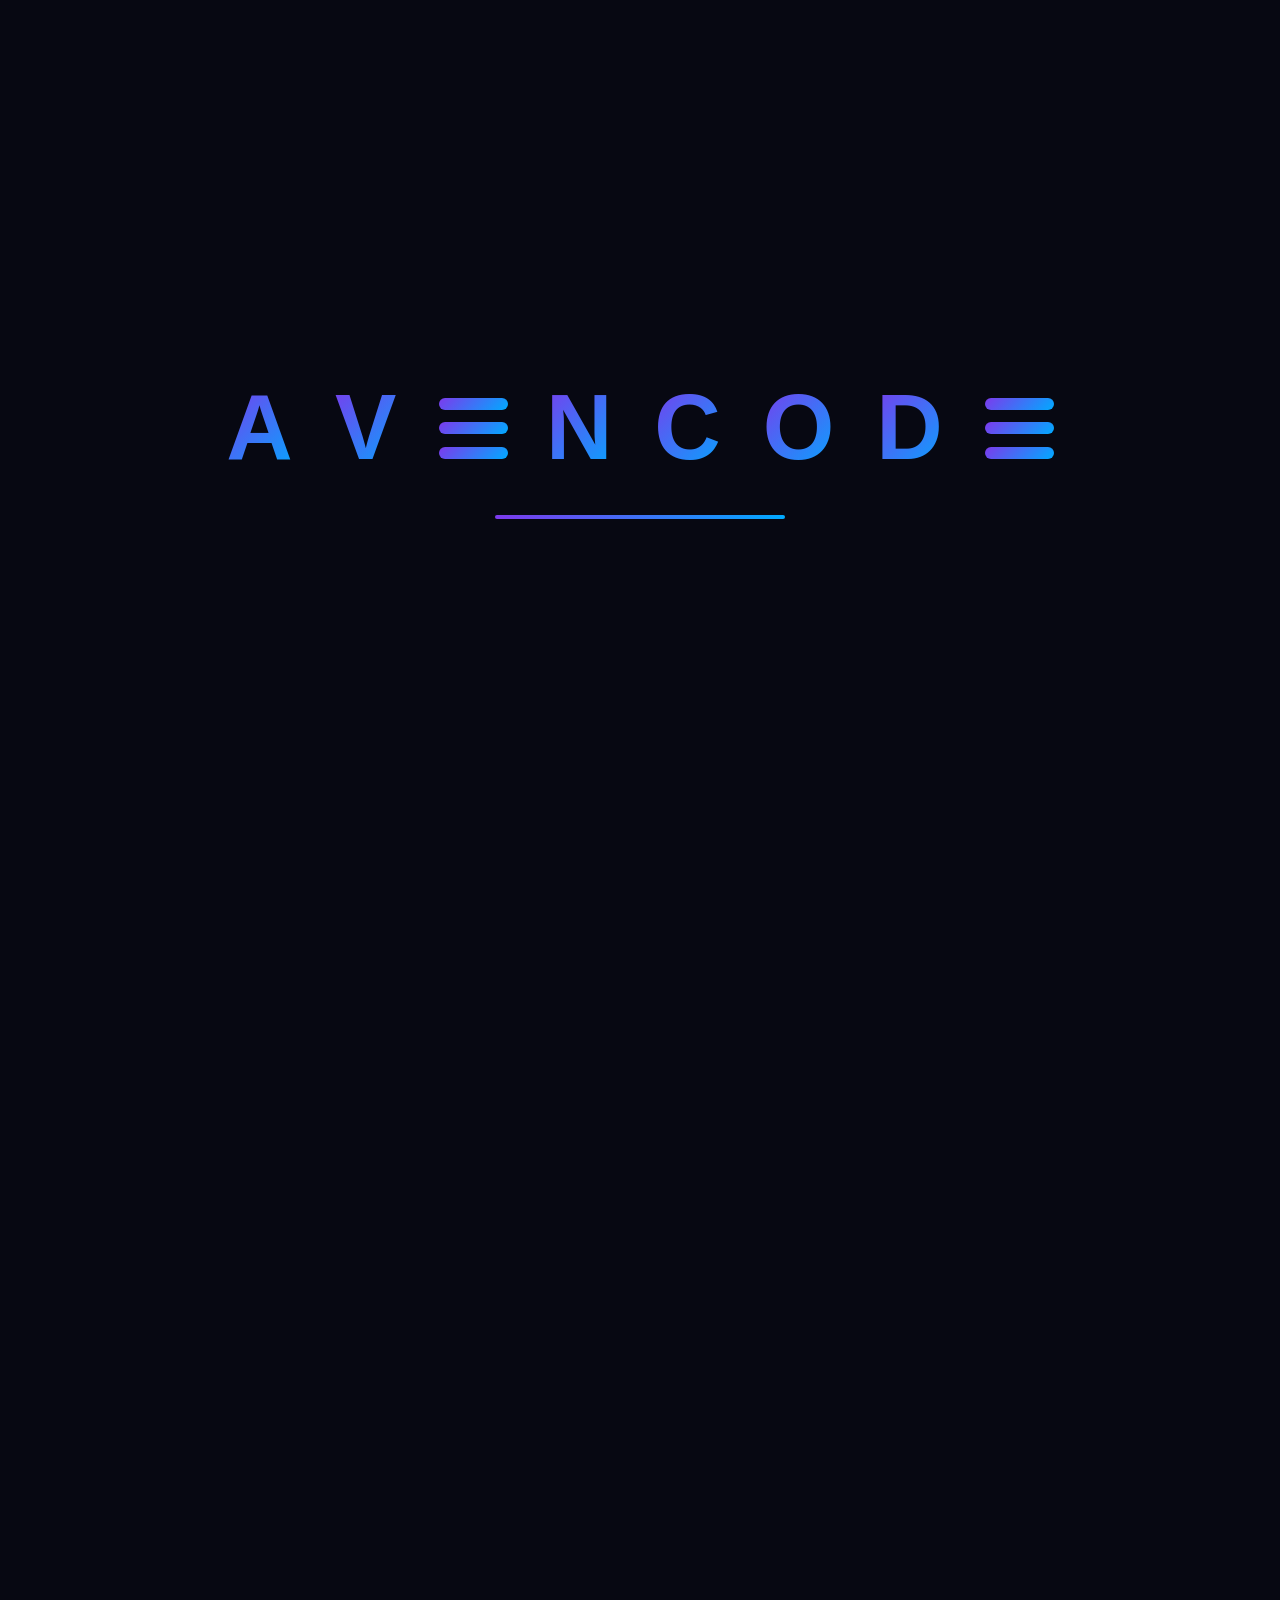
==== commit 28cd9fd7: "Add files via upload" ====
--- a/index.html
+++ b/index.html
@@ -4,7 +4,9 @@
   <meta charset="UTF-8">
   <meta name="viewport" content="width=device-width, initial-scale=1.0">
   <title>AVENCODE</title>
-  <link rel="stylesheet" href="style.css">
+<link rel="icon" type="image/png" href="favicon.png">
+<link rel="apple-touch-icon" href="favicon.png">
+<link rel="stylesheet" href="style.css">
 </head>
 
 <body>
@@ -122,7 +124,7 @@
               <p id="previewText">
                 Une vitrine élégante pour présenter votre cuisine, votre ambiance et faciliter les réservations.
               </p>
-              <a href="#" class="preview-button">Découvrir l’univers</a>
+              <a href="au bonheur/index.html" class="preview-button">Découvrir l’univers</a>
             </div>
           </div>
         </div>
@@ -329,13 +331,12 @@
 
     <form
   class="contact-form"
-  action="https://formsubmit.co/contact%40avencode.fr"
+  action="https://api.web3forms.com/submit"
   method="POST"
 >
-  <input type="hidden" name="_subject" value="Nouvelle demande depuis AVENCODE">
-  <input type="hidden" name="_captcha" value="false">
-  <input type="hidden" name="_template" value="table">
-  <input type="hidden" name="_next" value="https://www.avencode.fr/#contact">
+  <input type="hidden" name="access_key" value="292777ed-3522-4af9-afb3-971aa09fb75e">
+  <input type="hidden" name="subject" value="Nouvelle demande AVENCODE">
+  <input type="hidden" name="redirect" value="https://www.avencode.fr/#contact">
       <div class="form-row">
         <div class="form-group">
           <label for="nom">Nom</label>
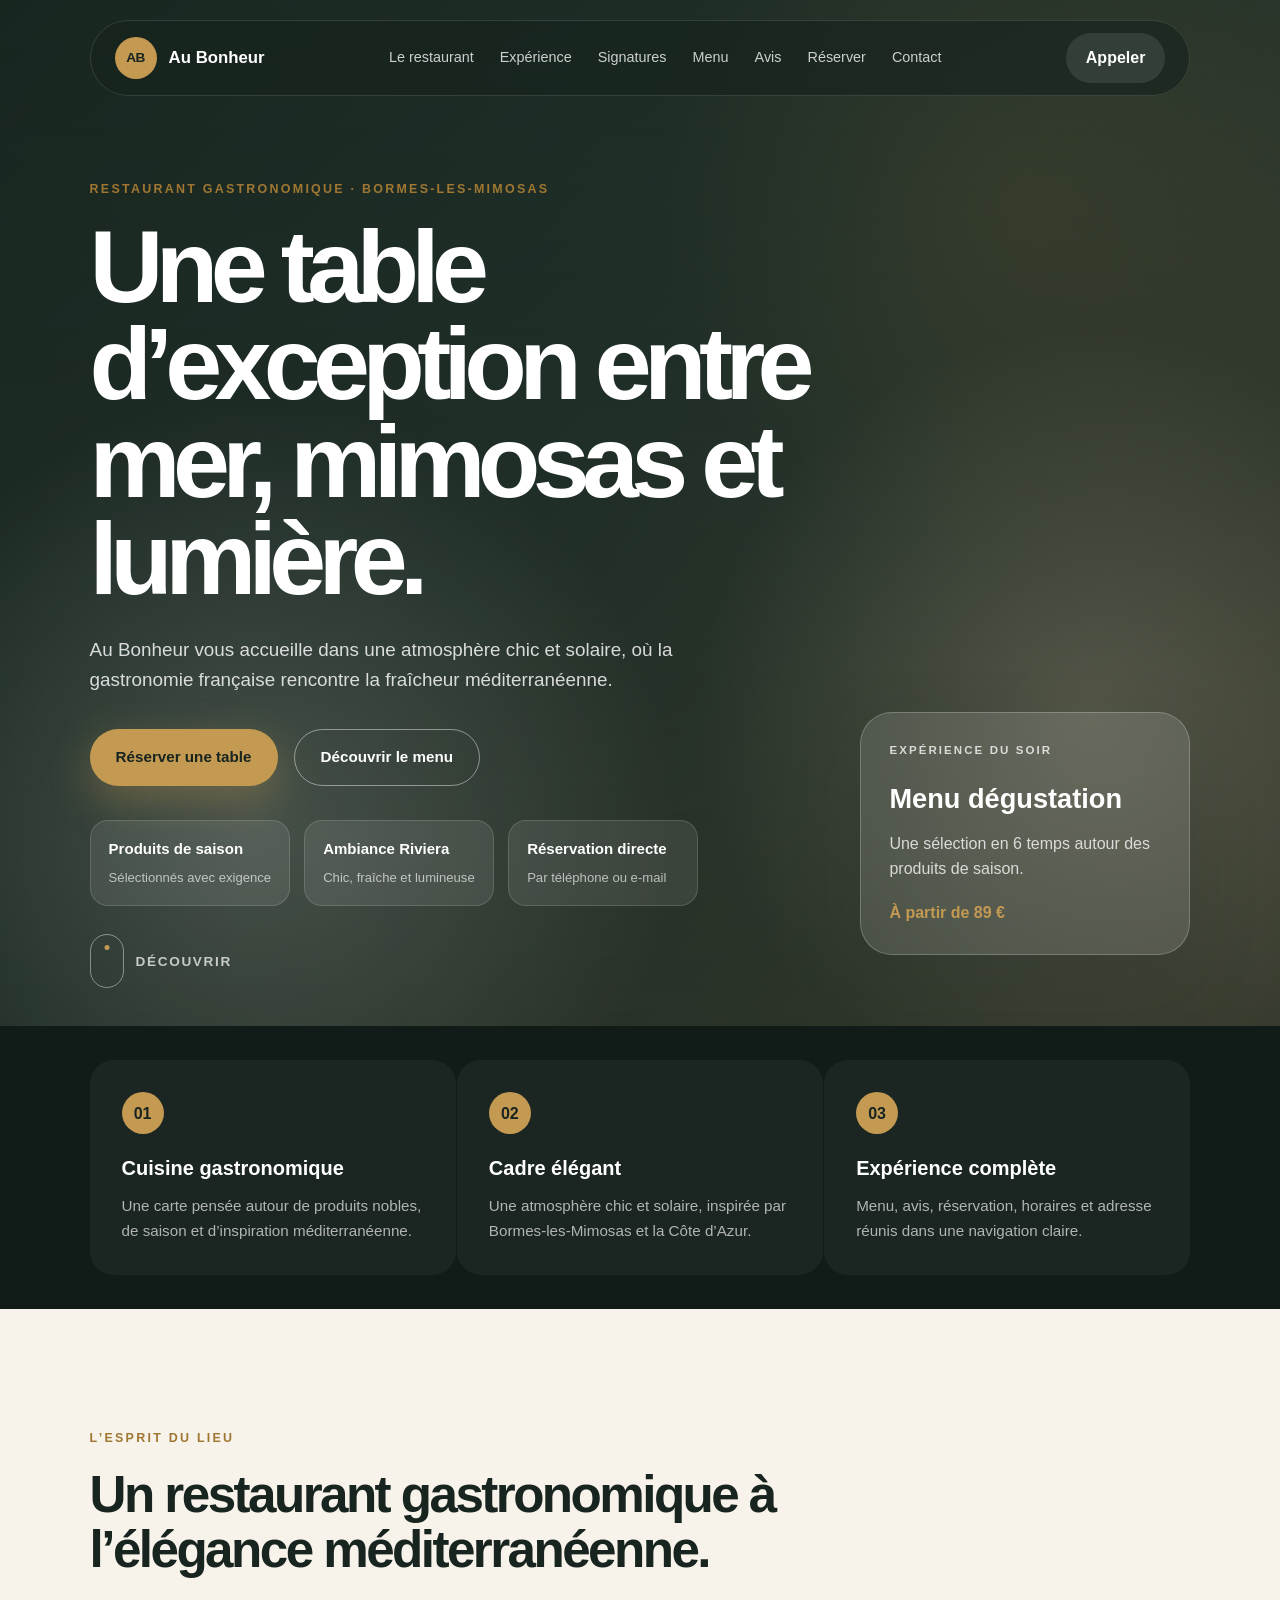
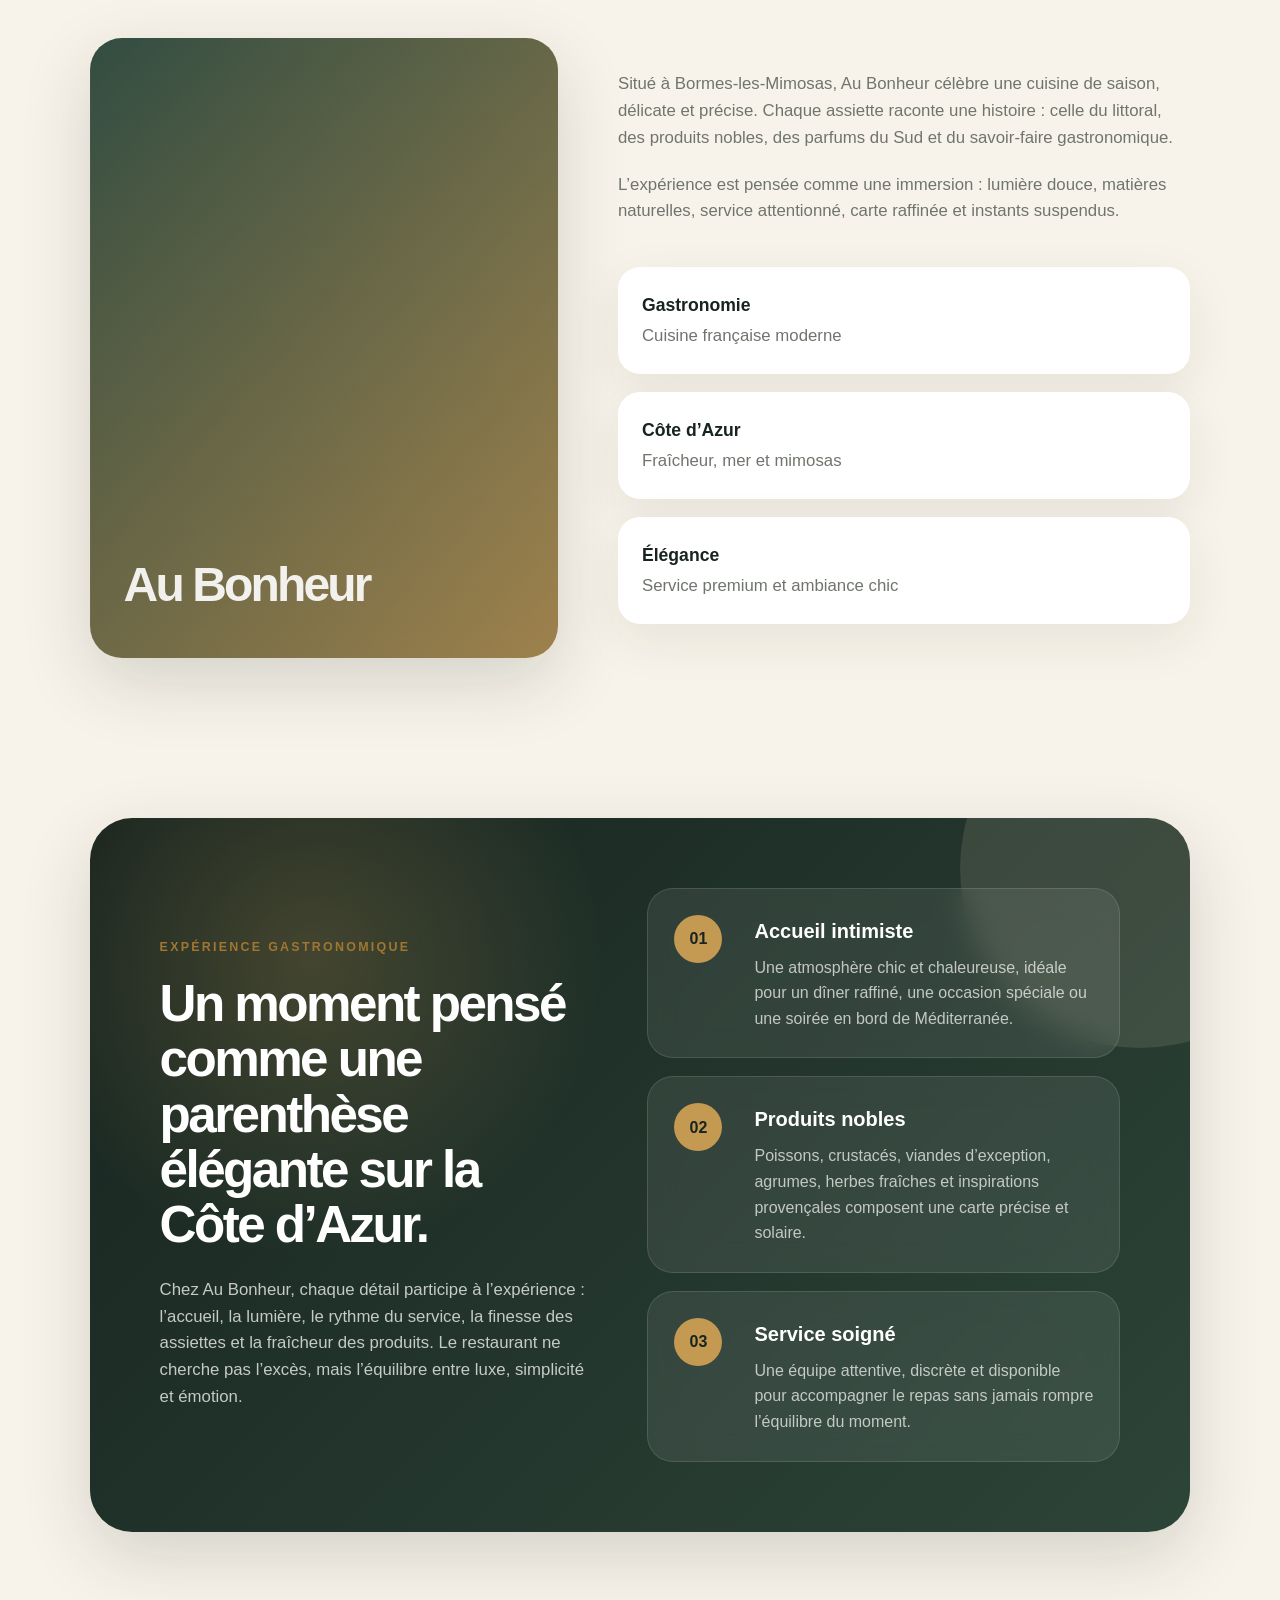
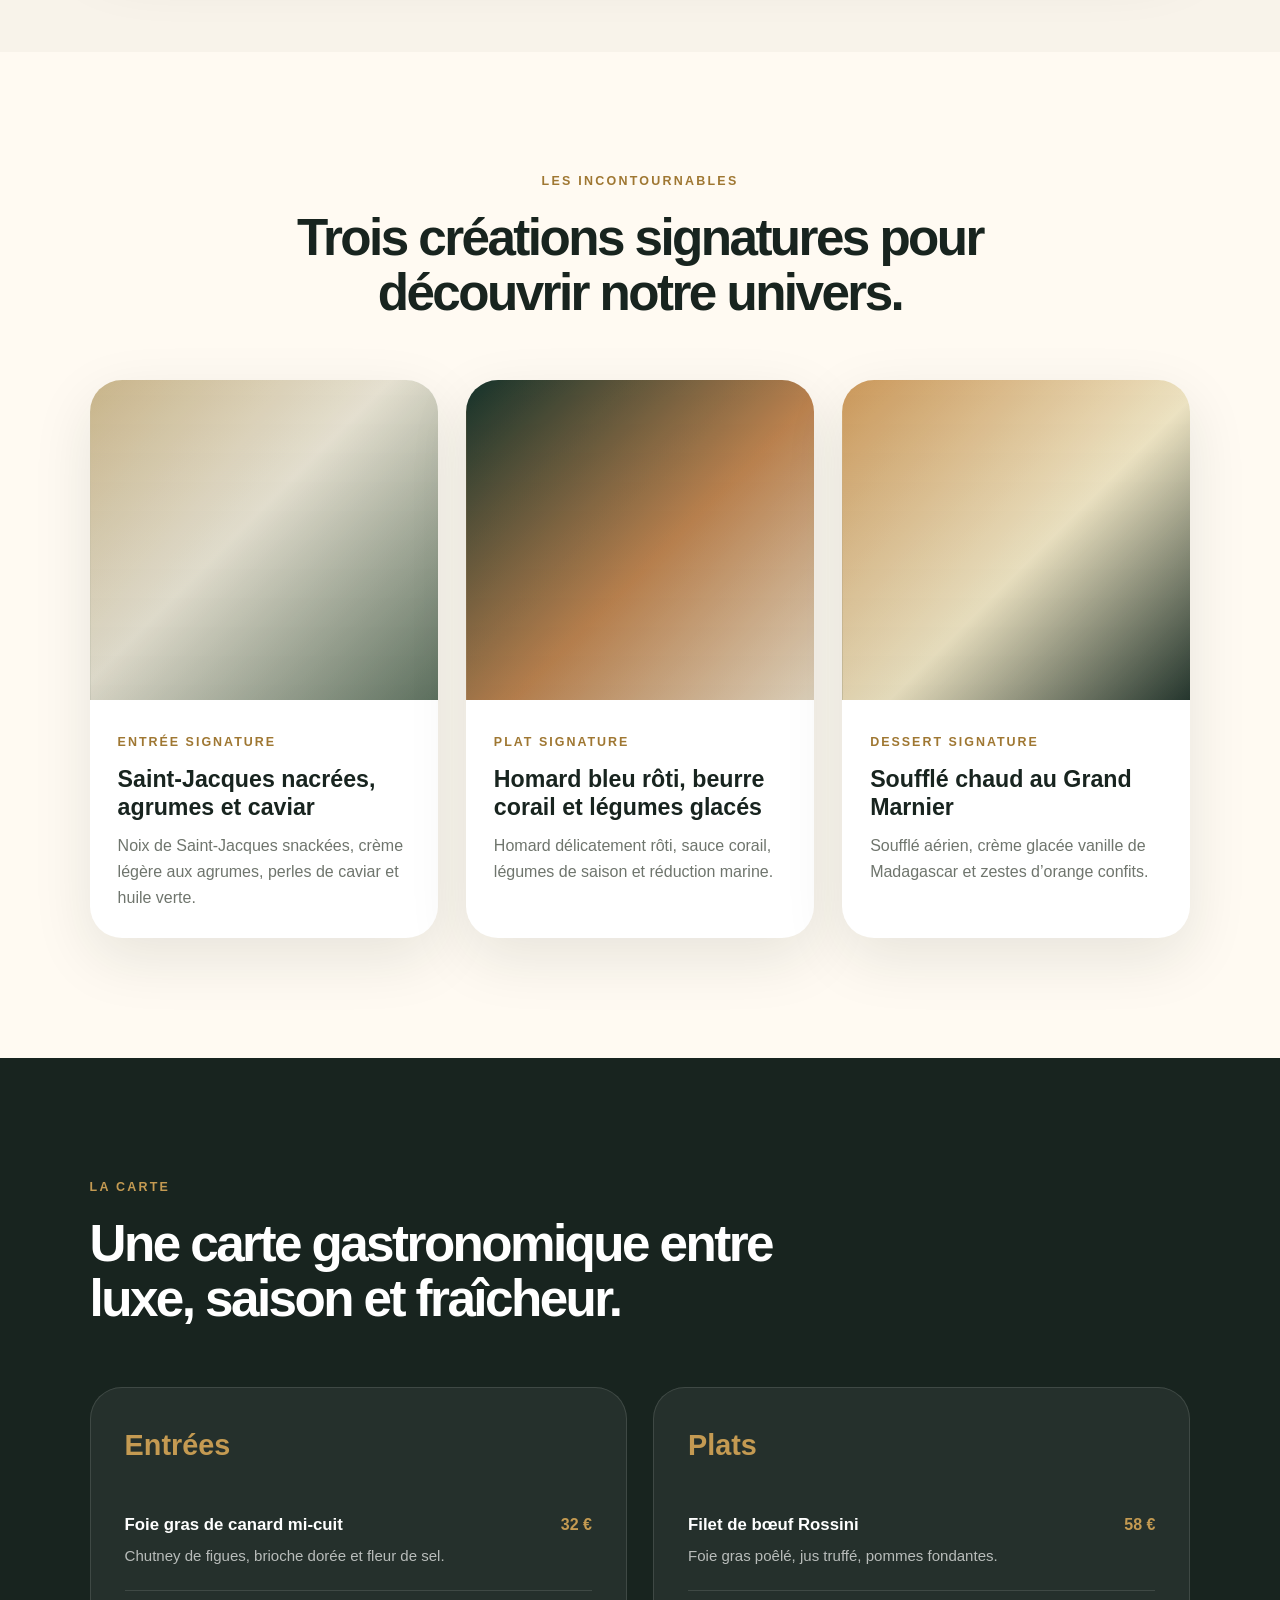
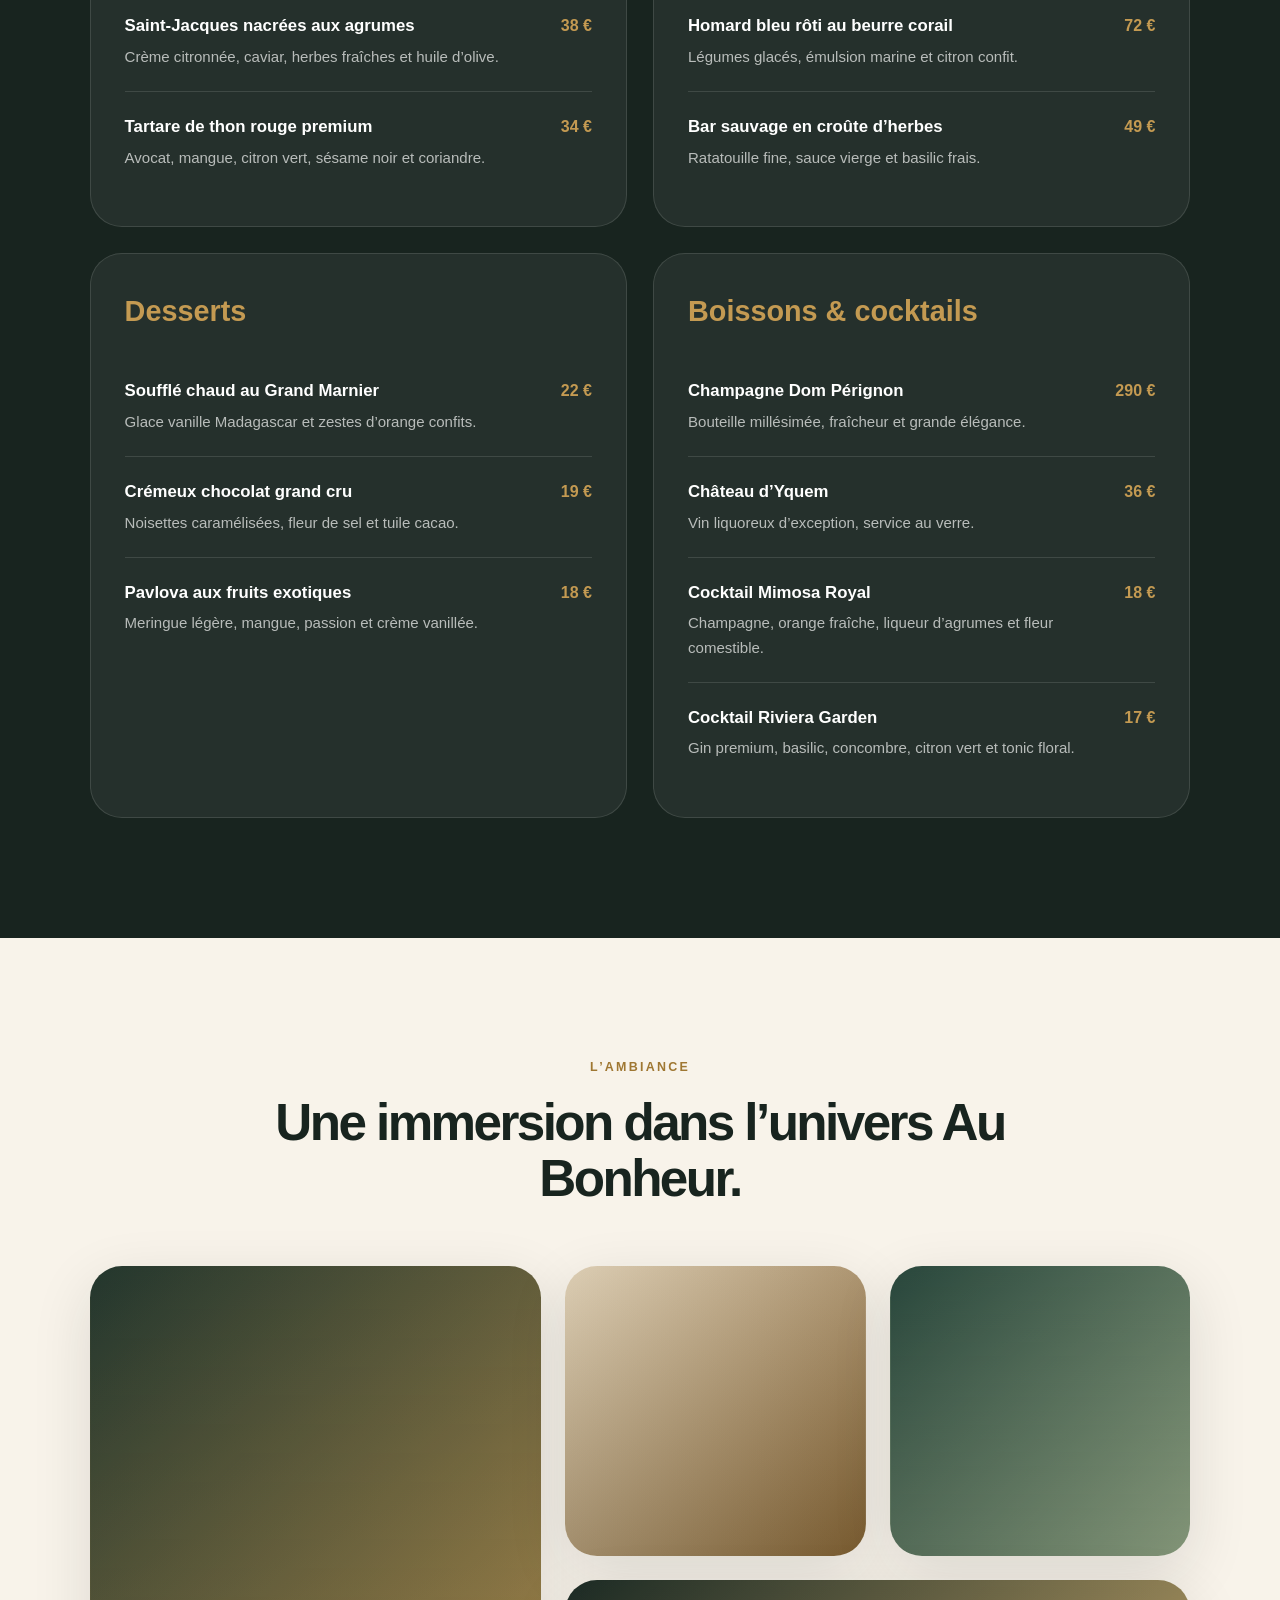
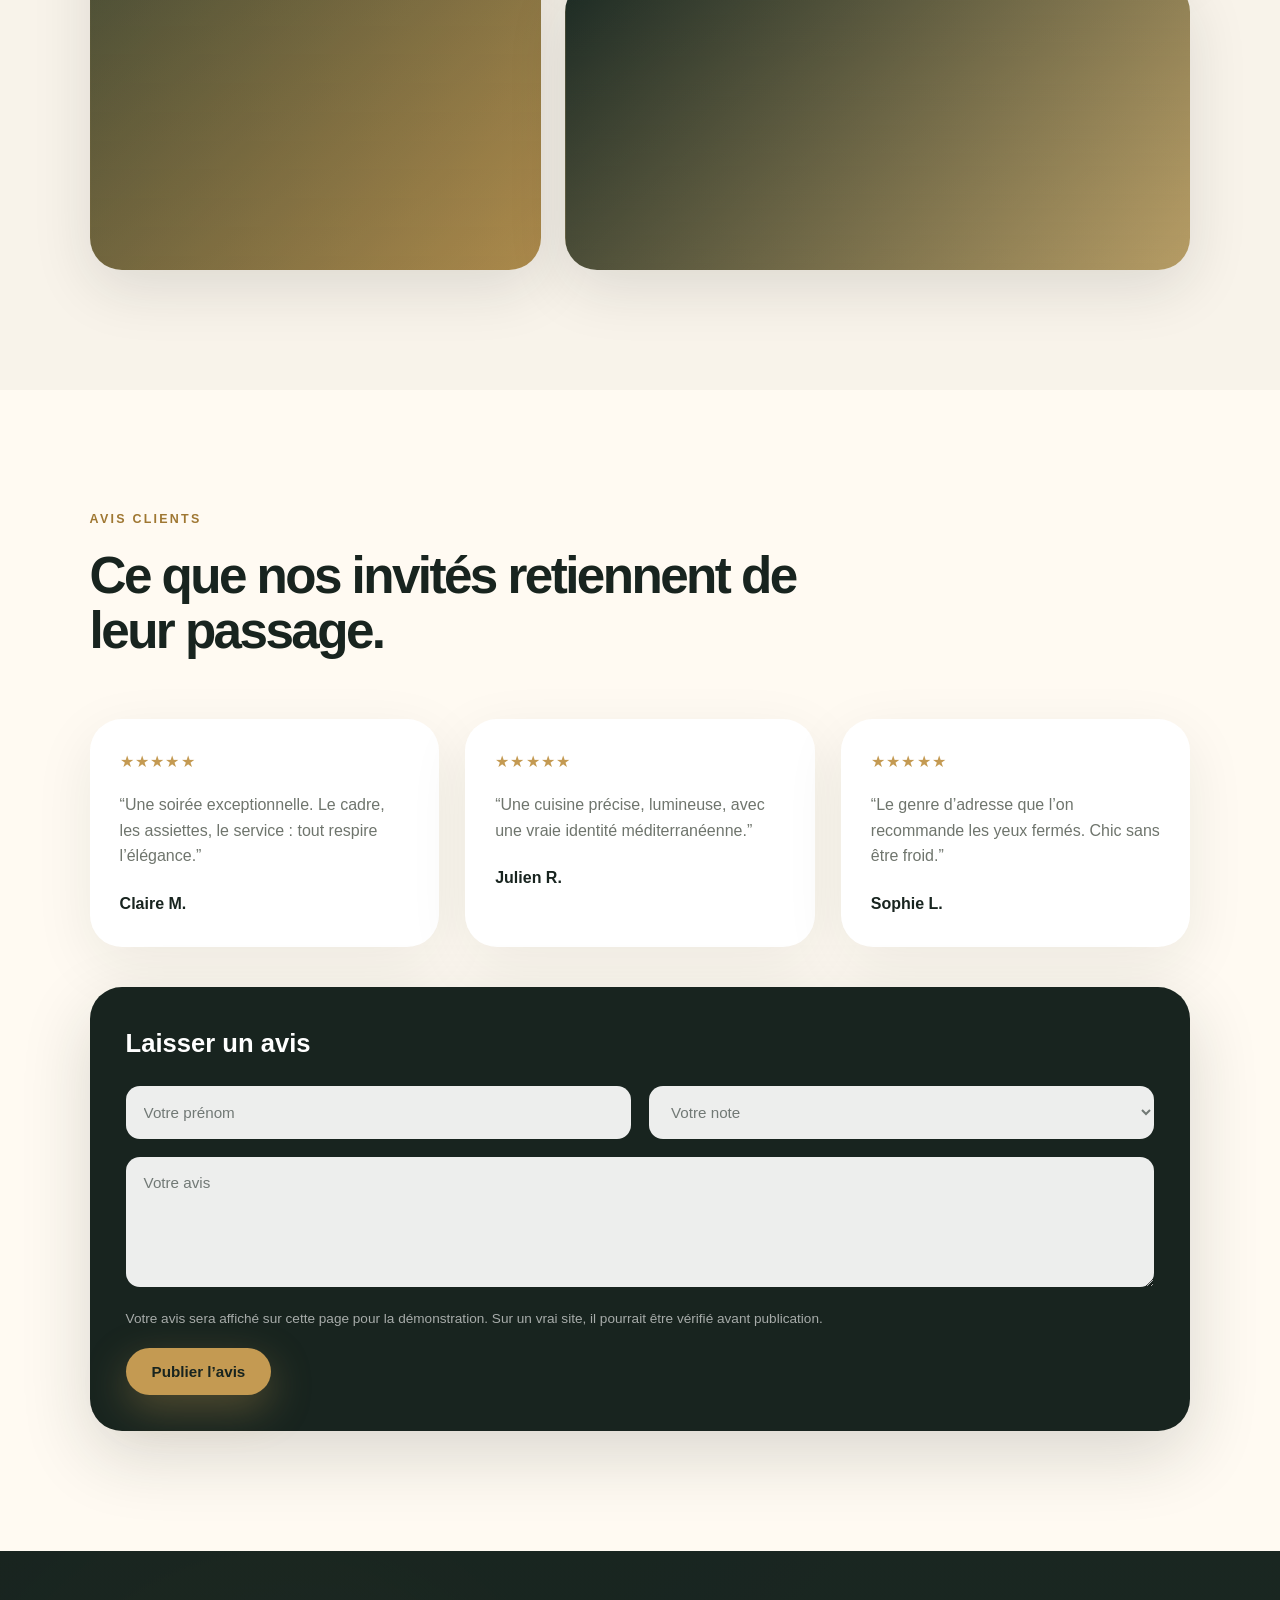
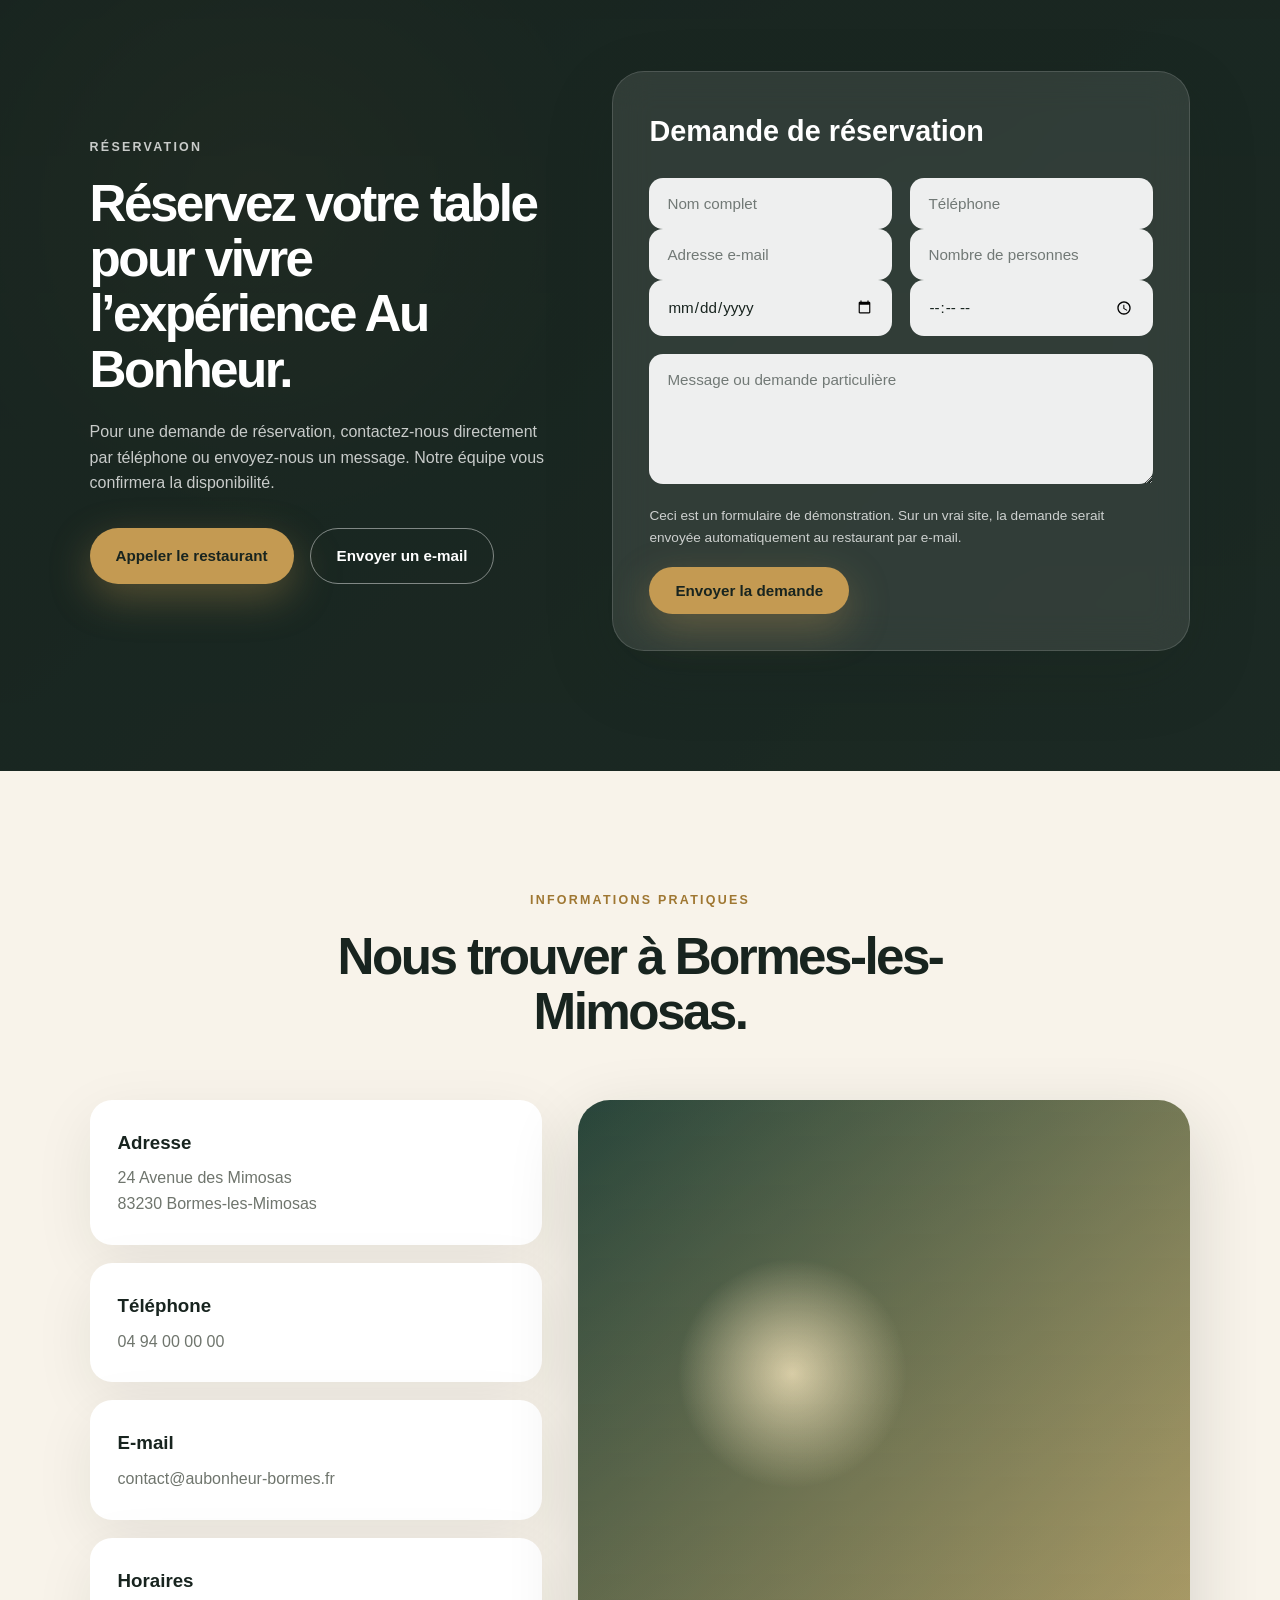
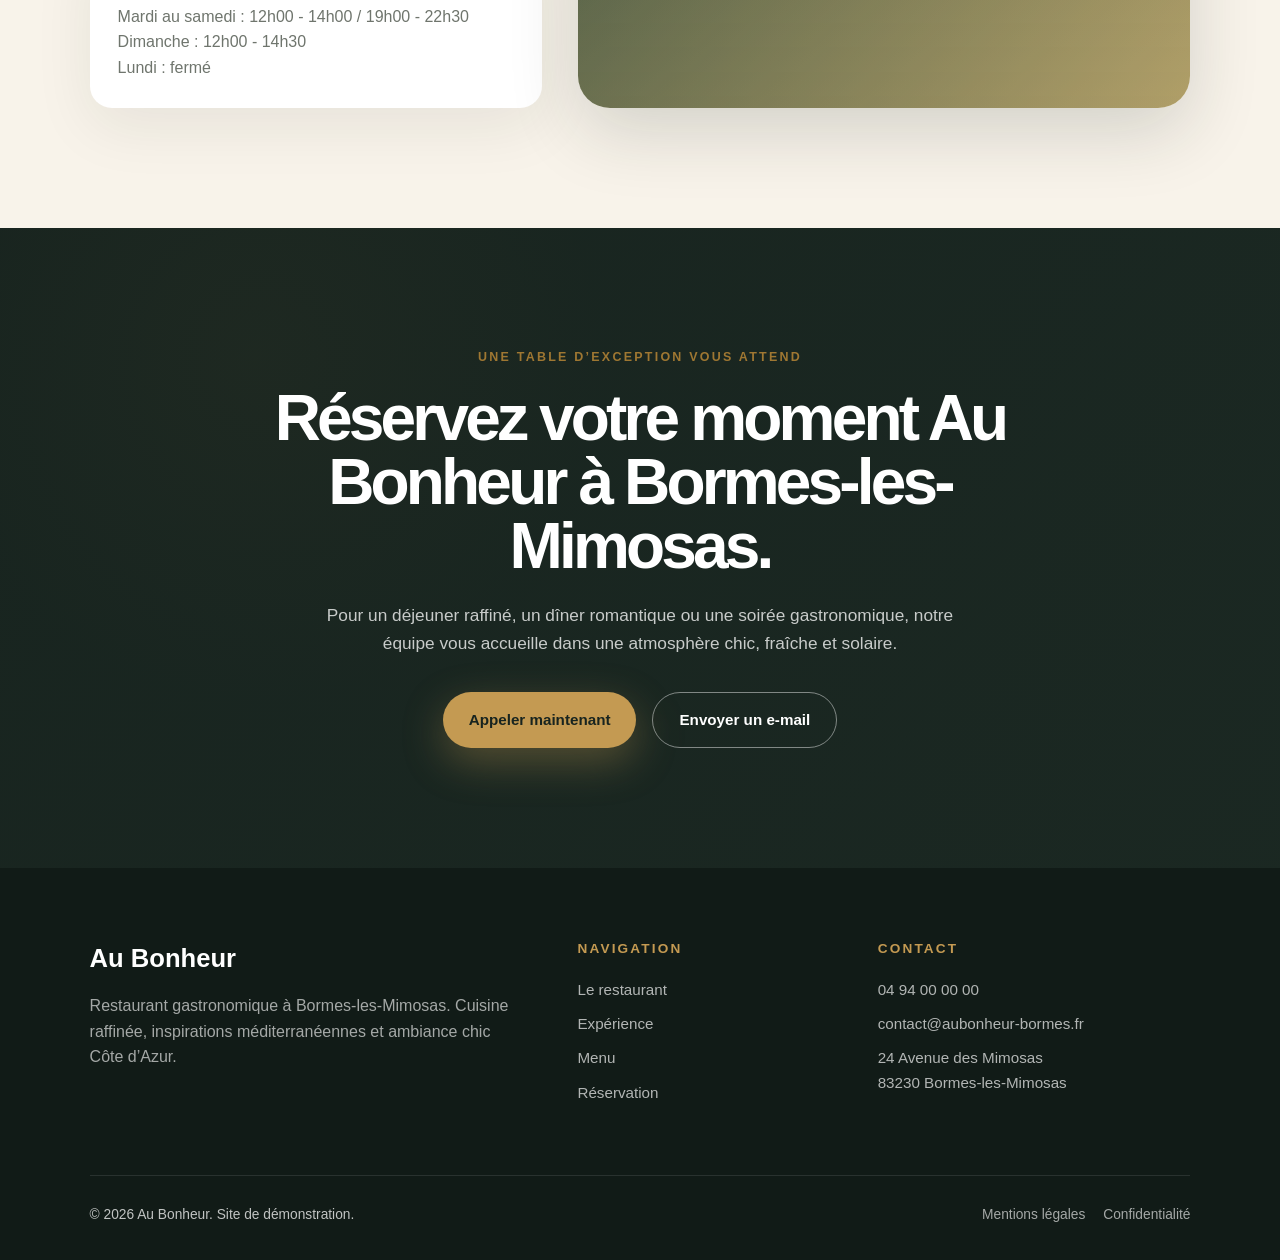
==== commit db1443c7: "Add files via upload" ====
--- a/index.html
+++ b/index.html
@@ -1,396 +1,673 @@
 <!DOCTYPE html>
 <html lang="fr">
-<head>
-  <meta charset="UTF-8">
-  <meta name="viewport" content="width=device-width, initial-scale=1.0">
-  <title>AVENCODE</title>
-<link rel="icon" type="image/png" href="favicon.png">
-<link rel="apple-touch-icon" href="favicon.png">
-<link rel="stylesheet" href="style.css">
-</head>
-
-<body>
-
-  <section id="intro" class="intro">
-    <div class="intro-content">
-      <div class="brand-name">
-        <span class="letter letter-a">A</span>
-        <span class="letter letter-v">V</span>
-        <span class="letter letter-e"><i></i><i></i><i></i></span>
-        <span class="letter letter-n">N</span>
-        <span class="letter letter-c">C</span>
-        <span class="letter letter-o">O</span>
-        <span class="letter letter-d">D</span>
-        <span class="letter letter-e"><i></i><i></i><i></i></span>
-      </div>
-      <div class="loading-line"></div>
-    </div>
-  </section>
-
-  <main id="site" class="site">
-
-    <header id="navbar" class="navbar">
-      <div class="nav-brand">
-        <span class="nav-letter letter-a">A</span>
-        <span class="nav-letter letter-v">V</span>
-        <span class="nav-letter letter-e"><i></i><i></i><i></i></span>
-        <span class="nav-letter letter-n">N</span>
-        <span class="nav-letter letter-c">C</span>
-        <span class="nav-letter letter-o">O</span>
-        <span class="nav-letter letter-d">D</span>
-        <span class="nav-letter letter-e"><i></i><i></i><i></i></span>
-      </div>
-
-      <nav class="nav-links">
-        <a href="#accueil">Accueil</a>
-        <a href="#decouvrir">Nous découvrir</a>
-        <a href="#creations">Nos créations</a>
-        <a href="#tarifs">Tarifs</a>
-        <a href="#financement">Financement</a>
-        <a href="#contact">Contact</a>
+  <head>
+    <meta charset="UTF-8" />
+    <meta name="viewport" content="width=device-width, initial-scale=1.0" />
+
+    <title>Au Bonheur | Restaurant gastronomique à Bormes-les-Mimosas</title>
+
+    <meta
+      name="description"
+      content="Au Bonheur, restaurant gastronomique à Bormes-les-Mimosas. Une cuisine raffinée, fraîche et méditerranéenne dans une ambiance chic inspirée de la Côte d’Azur."
+    />
+
+    <link rel="stylesheet" href="style.css" />
+    <script src="script.js" defer></script>
+  </head>
+
+  <body>
+    <!-- HEADER -->
+    <header class="site-header">
+      <nav class="navbar">
+        <a href="#accueil" class="logo">
+          <span class="logo-mark">AB</span>
+          <span class="logo-text">Au Bonheur</span>
+        </a>
+
+        <ul class="nav-links">
+          <li><a href="#restaurant">Le restaurant</a></li>
+<li><a href="#experience">Expérience</a></li>
+<li><a href="#signatures">Signatures</a></li>
+<li><a href="#menu">Menu</a></li>
+          <li><a href="#avis">Avis</a></li>
+          <li><a href="#reservation">Réserver</a></li>
+          <li><a href="#contact">Contact</a></li>
+        </ul>
+
+        <a href="tel:+33494000000" class="nav-cta">Appeler</a>
+
+        <button class="menu-toggle" aria-label="Ouvrir le menu">
+          <span></span>
+          <span></span>
+        </button>
       </nav>
     </header>
 
-    <section id="accueil" class="hero">
-      <div class="hero-content">
-        <p class="hero-label">Pensé pour vous. Créé pour vos clients.</p>
-        <h1 id="typing-title"></h1>
-
-        <div class="hero-buttons">
-          <a href="#decouvrir" class="btn-discover">Nous découvrir</a>
-        </div>
-      </div>
-    </section>
-
-    <section id="decouvrir" class="discover-section">
-      <div class="discover-content">
-        <p class="section-label">Notre approche</p>
-        <h2>Le sur-mesure, sans le prix démesuré.</h2>
-
-        <p>
-          AVENCODE crée des sites web modernes, clairs et personnalisés pour les entreprises qui veulent une présence en ligne professionnelle sans passer par des solutions hors de prix ou des modèles préremplis.
-        </p>
-
-        <div class="discover-grid">
-          <div class="discover-card">
-            <h3>Sur mesure</h3>
-            <p>Un site pensé autour de votre activité, de votre image et de vos clients.</p>
-          </div>
-
-          <div class="discover-card">
-            <h3>Accessible</h3>
-            <p>Une alternative aux sites sur mesure souvent trop coûteux pour les petites entreprises.</p>
-          </div>
-
-          <div class="discover-card">
-            <h3>Authentique</h3>
-            <p>Pas de modèle impersonnel : un site qui reflète réellement l’essence de votre entreprise.</p>
-          </div>
-        </div>
-
-        <div class="discover-next">
-          <a href="#creations"><span>Nos créations →</span></a>
-        </div>
-      </div>
-    </section>
-
-    <section id="creations" class="creations-section">
-      <div class="creations-content">
-
-        <div class="creations-heading">
-          <p class="section-label">Nos créations</p>
-          <h2>Des univers pensés pour chaque activité.</h2>
-          <p>
-            Explorez différents styles de sites conçus pour refléter l’identité, l’ambiance et les besoins de chaque métier.
+    <main>
+      <!-- HERO -->
+      <section id="accueil" class="hero section">
+        <div class="hero-overlay"></div>
+
+        <div class="hero-content reveal">
+          <p class="eyebrow">Restaurant gastronomique · Bormes-les-Mimosas</p>
+
+          <h1>Une table d’exception entre mer, mimosas et lumière.</h1>
+
+          <p class="hero-description">
+            Au Bonheur vous accueille dans une atmosphère chic et solaire, où la
+            gastronomie française rencontre la fraîcheur méditerranéenne.
           </p>
-        </div>
-
-        <div class="showroom">
-          <div class="showroom-list">
-            <button class="showroom-item active" data-project="restaurant">Restaurant</button>
-            <button class="showroom-item" data-project="garage">Garage automobile</button>
-            <button class="showroom-item" data-project="coiffeur">Coiffeur</button>
-            <button class="showroom-item" data-project="bar">Bar</button>
-            <button class="showroom-item" data-project="boulangerie">Boulangerie</button>
-            <button class="showroom-item" data-project="beaute">Institut de beauté</button>
-          </div>
-
-          <div class="showroom-preview">
-            <div class="preview-image" id="previewImage"></div>
-
-            <div class="preview-info">
-              <p>Univers</p>
-              <h3 id="previewTitle">Restaurant</h3>
-              <p id="previewText">
-                Une vitrine élégante pour présenter votre cuisine, votre ambiance et faciliter les réservations.
-              </p>
-              <a href="au bonheur/index.html" class="preview-button">Découvrir l’univers</a>
+
+          <div class="hero-actions">
+            <a href="#reservation" class="btn btn-primary">Réserver une table</a>
+            <a href="#menu" class="btn btn-secondary">Découvrir le menu</a>
+          </div>
+          <div class="hero-highlights">
+  <div>
+    <strong>Produits de saison</strong>
+    <span>Sélectionnés avec exigence</span>
+  </div>
+
+  <div>
+    <strong>Ambiance Riviera</strong>
+    <span>Chic, fraîche et lumineuse</span>
+  </div>
+
+  <div>
+    <strong>Réservation directe</strong>
+    <span>Par téléphone ou e-mail</span>
+  </div>
+</div>
+        </div>
+
+        <div class="hero-card reveal">
+          <p class="hero-card-label">Expérience du soir</p>
+          <h2>Menu dégustation</h2>
+          <p>Une sélection en 6 temps autour des produits de saison.</p>
+          <span>À partir de 89 €</span>
+        </div>
+        <a href="#restaurant" class="scroll-indicator" aria-label="Découvrir le restaurant">
+  <span></span>
+  Découvrir
+</a>
+      </section>
+<!-- EXPERIENCE STATS -->
+<section class="stats-strip">
+  <article>
+    <span>01</span>
+    <h3>Cuisine gastronomique</h3>
+    <p>Une carte pensée autour de produits nobles, de saison et d’inspiration méditerranéenne.</p>
+  </article>
+
+  <article>
+    <span>02</span>
+    <h3>Cadre élégant</h3>
+    <p>Une atmosphère chic et solaire, inspirée par Bormes-les-Mimosas et la Côte d’Azur.</p>
+  </article>
+
+  <article>
+    <span>03</span>
+    <h3>Expérience complète</h3>
+    <p>Menu, avis, réservation, horaires et adresse réunis dans une navigation claire.</p>
+  </article>
+</section>
+      <!-- INTRO RESTAURANT -->
+      <section id="restaurant" class="intro section">
+        <div class="section-heading reveal">
+          <p class="eyebrow">L’esprit du lieu</p>
+          <h2>Un restaurant gastronomique à l’élégance méditerranéenne.</h2>
+        </div>
+
+        <div class="intro-grid">
+          <div class="intro-image reveal"></div>
+
+          <div class="intro-text reveal">
+            <p>
+              Situé à Bormes-les-Mimosas, Au Bonheur célèbre une cuisine de
+              saison, délicate et précise. Chaque assiette raconte une histoire :
+              celle du littoral, des produits nobles, des parfums du Sud et du
+              savoir-faire gastronomique.
+            </p>
+
+            <p>
+              L’expérience est pensée comme une immersion : lumière douce,
+              matières naturelles, service attentionné, carte raffinée et
+              instants suspendus.
+            </p>
+
+            <div class="intro-highlights">
+              <div>
+                <strong>Gastronomie</strong>
+                <span>Cuisine française moderne</span>
+              </div>
+
+              <div>
+                <strong>Côte d’Azur</strong>
+                <span>Fraîcheur, mer et mimosas</span>
+              </div>
+
+              <div>
+                <strong>Élégance</strong>
+                <span>Service premium et ambiance chic</span>
+              </div>
             </div>
           </div>
         </div>
-
-      </div>
-      <div class="creations-next">
-  <a href="#tarifs">
-    <span>Découvrir nos tarifs →</span>
-  </a>
-</div>
-    </section>
-
-
-    <section id="tarifs" class="pricing-section">
-      <div class="pricing-content">
-
-        <div class="pricing-heading">
-          <p class="section-label">Tarifs</p>
-          <h2>Des offres claires pour créer votre site.</h2>
-          <p>
-            Choisissez une formule adaptée à votre objectif. Chaque offre inclut la conception du site, la mise en ligne, le nom de domaine offert pendant 1 an et la sécurisation DNS.
-          </p>
-        </div>
-
-        <div class="pricing-grid">
-
-          <article class="pricing-card">
-            <h3>Essentiel</h3>
-            <p class="pricing-goal">Je veux exister sur Internet.</p>
-            <div class="price">189,99€</div>
-            <p class="price-note">Site vitrine simple et professionnel</p>
-
-            <ul>
-              <li>Site vitrine clair et responsive</li>
-              <li>1 à 3 pages essentielles</li>
-              <li>Design adapté à votre activité</li>
-              <li>Nom de domaine offert 1 an</li>
-              <li>DNSSEC inclus : protection du domaine contre certaines falsifications</li>
-            </ul>
-
-            <p class="domain-note">
-              Après 1 an : gestion autonome par le client ou gestion AVENCODE à 14,99€/an.
-            </p>
-
-            <a href="#contact" class="pricing-button">Choisir cette offre</a>
-          </article>
-
-          <article class="pricing-card featured">
-            <div class="pricing-title-row">
-              <h3>Premium</h3>
-              <div class="badge">Recommandé</div>
-            </div>
-            <p class="pricing-goal">Je veux transformer mes visiteurs en clients.</p>
-            <div class="price">229,99€</div>
-            <p class="price-note">Site plus complet, plus travaillé, plus vendeur</p>
-
-            <ul>
-              <li>Site vitrine complet et responsive</li>
-              <li>Jusqu’à 5 pages</li>
-              <li>Design plus poussé et animations légères</li>
-              <li>Structure pensée pour rassurer et convertir</li>
-              <li>Optimisation mobile</li>
-              <li>Nom de domaine offert 1 an</li>
-              <li>DNSSEC inclus : protection du domaine contre certaines falsifications</li>
-            </ul>
-
-            <p class="domain-note">
-              Après 1 an : gestion autonome par le client ou gestion AVENCODE à 14,99€/an.
-            </p>
-
-            <a href="#contact" class="pricing-button">Choisir cette offre</a>
-          </article>
-
-          <article class="pricing-card">
-            <h3>Signature</h3>
-            <p class="pricing-goal">Je veux un site qui marque les esprits.</p>
-            <div class="price">289,99€</div>
-            <p class="price-note">Expérience sur mesure avec identité forte</p>
-
-            <ul>
-              <li>Site vitrine premium et personnalisé</li>
-              <li>Pages adaptées à votre activité</li>
-              <li>Animations plus avancées</li>
-              <li>Univers visuel travaillé</li>
-              <li>Expérience plus immersive</li>
-              <li>Nom de domaine offert 1 an</li>
-              <li>DNSSEC inclus : protection du domaine contre certaines falsifications</li>
-            </ul>
-
-            <p class="domain-note">
-              Après 1 an : gestion autonome par le client ou gestion AVENCODE à 14,99€/an.
-            </p>
-
-            <a href="#contact" class="pricing-button">Choisir cette offre</a>
-          </article>
-
-        </div>
-
-        <div class="custom-offer">
-          <div>
-            <h3>Projet spécifique</h3>
-            <p>
-              Pour un site plus complexe, une demande particulière ou une fonctionnalité avancée, un devis personnalisé peut être réalisé.
-            </p>
-          </div>
-          <a href="#contact">Demander un devis</a>
-        </div>
-
-
-        <div class="maintenance-block">
-          <div class="pricing-heading small">
-            <p class="section-label">Maintenance</p>
-            <h2>Gardez votre site propre, à jour et fonctionnel.</h2>
-          </div>
-
-          <div class="maintenance-grid">
-
-            <article class="maintenance-card">
-              <h3>Sur demande</h3>
-              <div class="price small-price">9,99€</div>
-              <p>Par intervention</p>
-              <ul>
-                <li>Modification ponctuelle</li>
-                <li>Correction simple</li>
-                <li>Ajout ou remplacement de contenu</li>
-              </ul>
-            </article>
-
-            <article class="maintenance-card featured">
-              <div class="maintenance-title-row">
-  <h3>Forfait Sérénité</h3>
-  <div class="badge">Sérénité</div>
-</div>
-              <div class="price small-price">4,99€/mois</div>
-              <p>ou 49,99€/an</p>
-              <ul>
-                <li>Petites modifications incluses</li>
-                <li>Suivi régulier du site</li>
-                <li>Assistance prioritaire</li>
-                <li>Tranquillité sur l’année</li>
-              </ul>
-            </article>
-
-          </div>
-
-          <div class="maintenance-next">
-            <a href="#financement"><span>Financement →</span></a>
-          </div>
-        </div>
-
-      </div>
-    </section>
-
-    <section id="financement" class="financing-section">
-  <div class="financing-content">
-
-    <div class="financing-heading">
-      <p class="section-label">Financement</p>
-      <h2>Choisissez le paiement qui vous convient.</h2>
+      </section>
+<!-- EXPERIENCE -->
+<section id="experience" class="experience section">
+  <div class="experience-panel reveal">
+    <div class="experience-content">
+      <p class="eyebrow">Expérience gastronomique</p>
+
+      <h2>Un moment pensé comme une parenthèse élégante sur la Côte d’Azur.</h2>
+
       <p>
-        AVENCODE propose plusieurs solutions simples pour adapter votre paiement à votre budget.
+        Chez Au Bonheur, chaque détail participe à l’expérience : l’accueil,
+        la lumière, le rythme du service, la finesse des assiettes et la
+        fraîcheur des produits. Le restaurant ne cherche pas l’excès, mais
+        l’équilibre entre luxe, simplicité et émotion.
       </p>
     </div>
 
-    <div class="financing-grid">
-      <article class="financing-card">
-        <h3>Comptant</h3>
-        <p>Paiement en une seule fois à la validation du projet.</p>
+    <div class="experience-list">
+      <article class="experience-item">
+        <span>01</span>
+        <div>
+          <h3>Accueil intimiste</h3>
+          <p>
+            Une atmosphère chic et chaleureuse, idéale pour un dîner raffiné,
+            une occasion spéciale ou une soirée en bord de Méditerranée.
+          </p>
+        </div>
       </article>
 
-      <article class="financing-card featured">
-        <h3>2x sans frais</h3>
-        <p>Réglez votre site en deux paiements, sans frais supplémentaires.</p>
+      <article class="experience-item">
+        <span>02</span>
+        <div>
+          <h3>Produits nobles</h3>
+          <p>
+            Poissons, crustacés, viandes d’exception, agrumes, herbes fraîches
+            et inspirations provençales composent une carte précise et solaire.
+          </p>
+        </div>
       </article>
 
-      <article class="financing-card">
-        <h3>3x sans frais</h3>
-        <p>Étalez votre paiement en trois fois, simplement et sans surcoût.</p>
+      <article class="experience-item">
+        <span>03</span>
+        <div>
+          <h3>Service soigné</h3>
+          <p>
+            Une équipe attentive, discrète et disponible pour accompagner le
+            repas sans jamais rompre l’équilibre du moment.
+          </p>
+        </div>
       </article>
     </div>
-
-    <div class="financing-note">
-      <h3>Une question ?</h3>
-      <p>Nous vous accompagnons pour choisir la solution la plus adaptée.</p>
-      <a href="#contact">Plus d’informations</a>
-    </div>
-
-    <div class="financing-next">
-      <a href="#contact"><span>Nous contacter →</span></a>
-    </div>
-
   </div>
 </section>
-    <section id="contact" class="contact-section">
-  <div class="contact-content">
-
-    <div class="contact-heading">
-      <p class="section-label">Contact</p>
-      <h2>Parlez-nous de votre projet.</h2>
-      <p>
-        Remplissez le formulaire, nous reviendrons vers vous pour comprendre votre besoin et vous proposer une solution adaptée.
-      </p>
-    </div>
-
-    <form
-  class="contact-form"
-  action="https://api.web3forms.com/submit"
+      <!-- PLATS SIGNATURE -->
+      <section id="signatures" class="signatures section">
+        <div class="section-heading centered reveal">
+          <p class="eyebrow">Les incontournables</p>
+          <h2>Trois créations signatures pour découvrir notre univers.</h2>
+        </div>
+
+        <div class="signature-grid">
+          <article class="signature-card reveal">
+            <div class="signature-image image-1"></div>
+            <div class="signature-content">
+              <span>Entrée signature</span>
+              <h3>Saint-Jacques nacrées, agrumes et caviar</h3>
+              <p>
+                Noix de Saint-Jacques snackées, crème légère aux agrumes, perles
+                de caviar et huile verte.
+              </p>
+            </div>
+          </article>
+
+          <article class="signature-card reveal">
+            <div class="signature-image image-2"></div>
+            <div class="signature-content">
+              <span>Plat signature</span>
+              <h3>Homard bleu rôti, beurre corail et légumes glacés</h3>
+              <p>
+                Homard délicatement rôti, sauce corail, légumes de saison et
+                réduction marine.
+              </p>
+            </div>
+          </article>
+
+          <article class="signature-card reveal">
+            <div class="signature-image image-3"></div>
+            <div class="signature-content">
+              <span>Dessert signature</span>
+              <h3>Soufflé chaud au Grand Marnier</h3>
+              <p>
+                Soufflé aérien, crème glacée vanille de Madagascar et zestes
+                d’orange confits.
+              </p>
+            </div>
+          </article>
+        </div>
+      </section>
+
+      <!-- MENU -->
+      <section id="menu" class="menu section">
+        <div class="section-heading reveal">
+          <p class="eyebrow">La carte</p>
+          <h2>Une carte gastronomique entre luxe, saison et fraîcheur.</h2>
+        </div>
+
+        <div class="menu-layout">
+          <div class="menu-category reveal">
+            <h3>Entrées</h3>
+
+            <article class="menu-item">
+              <div>
+                <h4>Foie gras de canard mi-cuit</h4>
+                <p>Chutney de figues, brioche dorée et fleur de sel.</p>
+              </div>
+              <span>32 €</span>
+            </article>
+
+            <article class="menu-item">
+              <div>
+                <h4>Saint-Jacques nacrées aux agrumes</h4>
+                <p>Crème citronnée, caviar, herbes fraîches et huile d’olive.</p>
+              </div>
+              <span>38 €</span>
+            </article>
+
+            <article class="menu-item">
+              <div>
+                <h4>Tartare de thon rouge premium</h4>
+                <p>Avocat, mangue, citron vert, sésame noir et coriandre.</p>
+              </div>
+              <span>34 €</span>
+            </article>
+          </div>
+
+          <div class="menu-category reveal">
+            <h3>Plats</h3>
+
+            <article class="menu-item">
+              <div>
+                <h4>Filet de bœuf Rossini</h4>
+                <p>Foie gras poêlé, jus truffé, pommes fondantes.</p>
+              </div>
+              <span>58 €</span>
+            </article>
+
+            <article class="menu-item">
+              <div>
+                <h4>Homard bleu rôti au beurre corail</h4>
+                <p>Légumes glacés, émulsion marine et citron confit.</p>
+              </div>
+              <span>72 €</span>
+            </article>
+
+            <article class="menu-item">
+              <div>
+                <h4>Bar sauvage en croûte d’herbes</h4>
+                <p>Ratatouille fine, sauce vierge et basilic frais.</p>
+              </div>
+              <span>49 €</span>
+            </article>
+          </div>
+
+          <div class="menu-category reveal">
+            <h3>Desserts</h3>
+
+            <article class="menu-item">
+              <div>
+                <h4>Soufflé chaud au Grand Marnier</h4>
+                <p>Glace vanille Madagascar et zestes d’orange confits.</p>
+              </div>
+              <span>22 €</span>
+            </article>
+
+            <article class="menu-item">
+              <div>
+                <h4>Crémeux chocolat grand cru</h4>
+                <p>Noisettes caramélisées, fleur de sel et tuile cacao.</p>
+              </div>
+              <span>19 €</span>
+            </article>
+
+            <article class="menu-item">
+              <div>
+                <h4>Pavlova aux fruits exotiques</h4>
+                <p>Meringue légère, mangue, passion et crème vanillée.</p>
+              </div>
+              <span>18 €</span>
+            </article>
+          </div>
+
+          <div class="menu-category reveal">
+            <h3>Boissons & cocktails</h3>
+
+            <article class="menu-item">
+              <div>
+                <h4>Champagne Dom Pérignon</h4>
+                <p>Bouteille millésimée, fraîcheur et grande élégance.</p>
+              </div>
+              <span>290 €</span>
+            </article>
+
+            <article class="menu-item">
+              <div>
+                <h4>Château d’Yquem</h4>
+                <p>Vin liquoreux d’exception, service au verre.</p>
+              </div>
+              <span>36 €</span>
+            </article>
+
+            <article class="menu-item">
+              <div>
+                <h4>Cocktail Mimosa Royal</h4>
+                <p>Champagne, orange fraîche, liqueur d’agrumes et fleur comestible.</p>
+              </div>
+              <span>18 €</span>
+            </article>
+
+            <article class="menu-item">
+              <div>
+                <h4>Cocktail Riviera Garden</h4>
+                <p>Gin premium, basilic, concombre, citron vert et tonic floral.</p>
+              </div>
+              <span>17 €</span>
+            </article>
+          </div>
+        </div>
+      </section>
+
+      <!-- GALERIE -->
+      <section id="galerie" class="gallery section">
+        <div class="section-heading centered reveal">
+          <p class="eyebrow">L’ambiance</p>
+          <h2>Une immersion dans l’univers Au Bonheur.</h2>
+        </div>
+
+        <div class="gallery-grid">
+          <div class="gallery-item gallery-1 reveal"></div>
+          <div class="gallery-item gallery-2 reveal"></div>
+          <div class="gallery-item gallery-3 reveal"></div>
+          <div class="gallery-item gallery-4 reveal"></div>
+        </div>
+      </section>
+
+      <!-- AVIS -->
+      <section id="avis" class="reviews section">
+        <div class="section-heading reveal">
+          <p class="eyebrow">Avis clients</p>
+          <h2>Ce que nos invités retiennent de leur passage.</h2>
+        </div>
+
+        <div class="review-grid">
+          <article class="review-card reveal">
+            <div class="stars">★★★★★</div>
+            <p>
+              “Une soirée exceptionnelle. Le cadre, les assiettes, le service :
+              tout respire l’élégance.”
+            </p>
+            <span>Claire M.</span>
+          </article>
+
+          <article class="review-card reveal">
+            <div class="stars">★★★★★</div>
+            <p>
+              “Une cuisine précise, lumineuse, avec une vraie identité
+              méditerranéenne.”
+            </p>
+            <span>Julien R.</span>
+          </article>
+
+          <article class="review-card reveal">
+            <div class="stars">★★★★★</div>
+            <p>
+              “Le genre d’adresse que l’on recommande les yeux fermés. Chic sans
+              être froid.”
+            </p>
+            <span>Sophie L.</span>
+          </article>
+        </div>
+
+        <form class="review-form reveal">
+  <h3>Laisser un avis</h3>
+
+  <div class="form-row">
+    <input
+      type="text"
+      name="reviewName"
+      placeholder="Votre prénom"
+      required
+    />
+
+    <select name="reviewRating" required>
+      <option value="" disabled selected>Votre note</option>
+      <option value="5">★★★★★ - Excellent</option>
+      <option value="4">★★★★☆ - Très bien</option>
+      <option value="3">★★★☆☆ - Bien</option>
+    </select>
+  </div>
+
+  <textarea
+    name="reviewMessage"
+    placeholder="Votre avis"
+    required
+  ></textarea>
+
+  <p class="form-note">
+    Votre avis sera affiché sur cette page pour la démonstration. Sur un vrai
+    site, il pourrait être vérifié avant publication.
+  </p>
+
+  <button type="submit" class="btn btn-primary">Publier l’avis</button>
+</form>
+      </section>
+
+      <!-- RESERVATION -->
+      <section id="reservation" class="reservation section">
+        <div class="reservation-content reveal">
+          <p class="eyebrow">Réservation</p>
+
+          <h2>Réservez votre table pour vivre l’expérience Au Bonheur.</h2>
+
+          <p>
+            Pour une demande de réservation, contactez-nous directement par
+            téléphone ou envoyez-nous un message. Notre équipe vous confirmera
+            la disponibilité.
+          </p>
+
+          <div class="reservation-actions">
+            <a href="tel:+33494000000" class="btn btn-primary">
+              Appeler le restaurant
+            </a>
+
+            <a href="mailto:contact@aubonheur-bormes.fr" class="btn btn-secondary">
+              Envoyer un e-mail
+            </a>
+          </div>
+        </div>
+
+        <form
+  class="booking-form reveal"
+  action="https://formspree.io/f/mdajrror"
   method="POST"
 >
-  <input type="hidden" name="access_key" value="292777ed-3522-4af9-afb3-971aa09fb75e">
-  <input type="hidden" name="subject" value="Nouvelle demande AVENCODE">
-  <input type="hidden" name="redirect" value="https://www.avencode.fr/#contact">
-      <div class="form-row">
-        <div class="form-group">
-          <label for="nom">Nom</label>
-          <input type="text" id="nom" name="nom" placeholder="Votre nom" required>
-        </div>
-
-        <div class="form-group">
-          <label for="prenom">Prénom</label>
-          <input type="text" id="prenom" name="prenom" placeholder="Votre prénom" required>
-        </div>
-      </div>
-
-      <div class="form-row">
-        <div class="form-group">
-          <label for="telephone">Numéro de téléphone</label>
-          <input type="tel" id="telephone" name="telephone" placeholder="06 00 00 00 00" required>
-        </div>
-
-        <div class="form-group">
-          <label for="email">Adresse e-mail</label>
-          <input type="email" id="email" name="email" placeholder="votre@email.fr" required>
-        </div>
-      </div>
-
-      <div class="form-group">
-        <label for="motif">Motif de la demande</label>
-        <select id="motif" name="motif" required>
-          <option value="">Choisir un motif</option>
-          <option value="notre-entreprise">Notre entreprise</option>
-          <option value="conception">Conception</option>
-          <option value="maintenance">Maintenance</option>
-          <option value="financement">Financement</option>
-          <option value="autre">Autre</option>
-        </select>
-      </div>
-
-      <div class="form-group other-reason" id="otherReason">
-        <label for="autreMotif">Décrire le motif</label>
-        <input type="text" id="autreMotif" name="autreMotif" placeholder="Précisez votre demande">
-      </div>
-
-      <div class="form-group">
-        <label for="message">Message</label>
-        <textarea id="message" name="message" rows="6" placeholder="Expliquez-nous votre besoin..." required></textarea>
-      </div>
-
-      <button type="submit" class="contact-button">Envoyer la demande</button>
-    </form>
-
+  <h3>Demande de réservation</h3>
+
+<input
+  type="hidden"
+  name="_subject"
+  value="Nouvelle demande de réservation - Au Bonheur"
+/>
+
+  <div class="form-row">
+    <input
+      type="text"
+      name="bookingName"
+      placeholder="Nom complet"
+      required
+    />
+
+    <input
+      type="tel"
+      name="bookingPhone"
+      placeholder="Téléphone"
+      required
+    />
+  </div>
+
+  <div class="form-row">
+    <input
+      type="email"
+      name="bookingEmail"
+      placeholder="Adresse e-mail"
+      required
+    />
+
+    <input
+      type="number"
+      name="bookingGuests"
+      placeholder="Nombre de personnes"
+      min="1"
+      max="12"
+      required
+    />
+  </div>
+
+  <div class="form-row">
+    <input type="date" name="bookingDate" required />
+    <input type="time" name="bookingTime" required />
+  </div>
+
+  <textarea
+    name="bookingMessage"
+    placeholder="Message ou demande particulière"
+  ></textarea>
+
+  <p class="form-note">
+    Ceci est un formulaire de démonstration. Sur un vrai site, la demande serait
+    envoyée automatiquement au restaurant par e-mail.
+  </p>
+
+  <button type="submit" class="btn btn-primary">
+    Envoyer la demande
+  </button>
+</form>
+      </section>
+
+      <!-- CONTACT -->
+      <section id="contact" class="contact section">
+        <div class="section-heading centered reveal">
+          <p class="eyebrow">Informations pratiques</p>
+          <h2>Nous trouver à Bormes-les-Mimosas.</h2>
+        </div>
+
+        <div class="contact-grid">
+          <div class="contact-info reveal">
+            <article>
+              <h3>Adresse</h3>
+              <p>24 Avenue des Mimosas<br />83230 Bormes-les-Mimosas</p>
+            </article>
+
+            <article>
+              <h3>Téléphone</h3>
+              <p><a href="tel:+33494000000">04 94 00 00 00</a></p>
+            </article>
+
+            <article>
+              <h3>E-mail</h3>
+              <p>
+                <a href="mailto:contact@aubonheur-bormes.fr">
+                  contact@aubonheur-bormes.fr
+                </a>
+              </p>
+            </article>
+
+            <article>
+              <h3>Horaires</h3>
+              <p>
+                Mardi au samedi : 12h00 - 14h00 / 19h00 - 22h30<br />
+                Dimanche : 12h00 - 14h30<br />
+                Lundi : fermé
+              </p>
+            </article>
+          </div>
+
+        
+          <div class="map-card reveal">
+  <iframe
+    title="Carte du restaurant Au Bonheur à Bormes-les-Mimosas"
+    src="https://www.google.com/maps?q=24%20Avenue%20des%20Mimosas%2083230%20Bormes-les-Mimosas&output=embed"
+    width="100%"
+    height="100%"
+    style="border: 0"
+    allowfullscreen=""
+    loading="lazy"
+    referrerpolicy="no-referrer-when-downgrade"
+  ></iframe>
+</div>
+        </div>
+      </section>
+      <!-- CTA FINAL -->
+<section class="final-cta section">
+  <div class="final-cta-content reveal">
+    <p class="eyebrow">Une table d’exception vous attend</p>
+
+    <h2>Réservez votre moment Au Bonheur à Bormes-les-Mimosas.</h2>
+
+    <p>
+      Pour un déjeuner raffiné, un dîner romantique ou une soirée gastronomique,
+      notre équipe vous accueille dans une atmosphère chic, fraîche et solaire.
+    </p>
+
+    <div class="final-cta-actions">
+      <a href="tel:+33494000000" class="btn btn-primary">Appeler maintenant</a>
+      <a href="mailto:contact@aubonheur-bormes.fr" class="btn btn-secondary">
+        Envoyer un e-mail
+      </a>
+    </div>
   </div>
 </section>
-
-  </main>
-
-  <script src="script.js"></script>
-</body>
+    </main>
+
+    <!-- FOOTER -->
+    <footer class="footer">
+  <div class="footer-brand">
+    <a href="#accueil" class="footer-logo">Au Bonheur</a>
+    <p>
+      Restaurant gastronomique à Bormes-les-Mimosas. Cuisine raffinée,
+      inspirations méditerranéennes et ambiance chic Côte d’Azur.
+    </p>
+  </div>
+
+  <div class="footer-column">
+    <h3>Navigation</h3>
+    <a href="#restaurant">Le restaurant</a>
+    <a href="#experience">Expérience</a>
+    <a href="#menu">Menu</a>
+    <a href="#reservation">Réservation</a>
+  </div>
+
+  <div class="footer-column">
+    <h3>Contact</h3>
+    <a href="tel:+33494000000">04 94 00 00 00</a>
+    <a href="mailto:contact@aubonheur-bormes.fr">
+      contact@aubonheur-bormes.fr
+    </a>
+    <p>24 Avenue des Mimosas<br />83230 Bormes-les-Mimosas</p>
+  </div>
+
+  <div class="footer-bottom">
+    <p>© 2026 Au Bonheur. Site de démonstration.</p>
+    <div>
+      <a href="#">Mentions légales</a>
+      <a href="#">Confidentialité</a>
+    </div>
+  </div>
+</footer>
+  </body>
 </html>
--- a/style.css
+++ b/style.css
@@ -1,3 +1,9 @@
+/* ===============================
+   AU BONHEUR — STYLE PRINCIPAL
+   Site restaurant gastronomique
+================================= */
+
+/* RESET */
 * {
   margin: 0;
   padding: 0;
@@ -10,1978 +16,1503 @@
 
 body {
   font-family: Arial, Helvetica, sans-serif;
-  background: #070812;
+  background: #f8f3ea;
+  color: #18241f;
+  line-height: 1.6;
   overflow-x: hidden;
 }
 
-/* INTRO */
-
-.intro {
-  position: fixed;
-  inset: 0;
-  z-index: 999;
-  background: #ffffff;
-  display: flex;
-  justify-content: center;
-  align-items: center;
-  transition: background 0.7s ease, opacity 0.8s ease, visibility 0.8s ease;
-}
-
-.intro.is-darkening {
-  background: #070812;
-}
-
-.intro.is-hidden {
-  opacity: 0;
-  visibility: hidden;
-}
-
-.intro-content {
+a {
+  color: inherit;
+  text-decoration: none;
+}
+
+ul {
+  list-style: none;
+}
+
+button,
+input,
+textarea,
+select {
+  font-family: inherit;
+}
+
+img {
+  max-width: 100%;
+  display: block;
+}
+
+/* ===============================
+   VARIABLES
+================================= */
+
+:root {
+  --cream: #f8f3ea;
+  --sand: #e8d8bd;
+  --gold: #c49a52;
+  --gold-dark: #9f7732;
+  --green: #18241f;
+  --green-soft: #26382f;
+  --white: #ffffff;
+  --text-soft: #6f756d;
+  --shadow: 0 24px 70px rgba(24, 36, 31, 0.16);
+  --radius-large: 32px;
+  --radius-medium: 22px;
+  --radius-small: 14px;
+}
+
+/* ===============================
+   GLOBAL
+================================= */
+
+.section {
+  padding: 120px 7%;
+}
+
+.eyebrow {
+  color: var(--gold-dark);
+  text-transform: uppercase;
+  letter-spacing: 0.18em;
+  font-size: 0.78rem;
+  font-weight: 700;
+  margin-bottom: 18px;
+}
+
+.section-heading {
+  max-width: 760px;
+  margin-bottom: 60px;
+}
+
+.section-heading.centered {
   text-align: center;
-}
-
-.brand-name {
-  display: flex;
-  justify-content: center;
-  align-items: center;
-  gap: clamp(14px, 3vw, 38px);
-  font-size: clamp(46px, 8vw, 92px);
-  font-weight: 900;
-  letter-spacing: 4px;
-}
-
-.letter {
-  position: relative;
+  margin-left: auto;
+  margin-right: auto;
+}
+
+.section-heading h2 {
+  font-size: clamp(2rem, 4vw, 4rem);
+  line-height: 1.08;
+  letter-spacing: -0.05em;
+  color: var(--green);
+}
+
+.btn {
   display: inline-flex;
   align-items: center;
   justify-content: center;
-  height: 1em;
-  min-width: 0.72em;
-  background: linear-gradient(135deg, #7c3aed, #00aaff);
-  -webkit-background-clip: text;
-  background-clip: text;
-  color: transparent;
-  opacity: 0;
-  clip-path: inset(0 100% 0 0);
-  transform: translateY(12px);
-  animation: smoothWrite 0.85s cubic-bezier(0.22, 1, 0.36, 1) forwards;
-}
-
-.letter-a,
-.letter-v {
-  transform: skewX(-8deg) translateY(12px);
-}
-
-.letter-e {
-  width: 0.75em;
-  background: none;
-  color: transparent;
-}
-
-.letter-e i {
-  position: absolute;
+  border-radius: 999px;
+  padding: 15px 26px;
+  font-size: 0.95rem;
+  font-weight: 700;
+  transition: all 0.35s ease;
+  cursor: pointer;
+  border: none;
+}
+
+.btn-primary {
+  background: var(--gold);
+  color: var(--green);
+  box-shadow: 0 14px 40px rgba(196, 154, 82, 0.34);
+}
+
+.btn-primary:hover {
+  background: #d8b36d;
+  transform: translateY(-3px);
+}
+
+.btn-secondary {
+  border: 1px solid rgba(255, 255, 255, 0.45);
+  color: var(--white);
+  backdrop-filter: blur(12px);
+}
+
+.btn-secondary:hover {
+  background: rgba(255, 255, 255, 0.12);
+  transform: translateY(-3px);
+}
+
+/* ===============================
+   HEADER
+================================= */
+
+.site-header {
+  position: fixed;
+  top: 0;
   left: 0;
   width: 100%;
-  height: 0.13em;
+  z-index: 50;
+  padding: 20px 7%;
+  transition: all 0.35s ease;
+}
+
+.navbar {
+  height: 76px;
+  padding: 0 24px;
   border-radius: 999px;
-  background: linear-gradient(135deg, #7c3aed, #00aaff);
-}
-
-.letter-e i:nth-child(1) {
-  top: 0.18em;
-}
-
-.letter-e i:nth-child(2) {
-  top: 0.45em;
-}
-
-.letter-e i:nth-child(3) {
-  top: 0.72em;
-}
-
-.letter-n {
-  transform: skewX(-3deg) translateY(12px);
-}
-
-.letter:nth-child(1) { animation-delay: 0s; }
-.letter:nth-child(2) { animation-delay: 0.16s; }
-.letter:nth-child(3) { animation-delay: 0.32s; }
-.letter:nth-child(4) { animation-delay: 0.48s; }
-.letter:nth-child(5) { animation-delay: 0.64s; }
-.letter:nth-child(6) { animation-delay: 0.80s; }
-.letter:nth-child(7) { animation-delay: 0.96s; }
-.letter:nth-child(8) { animation-delay: 1.12s; }
-
-.loading-line {
-  width: 0;
-  height: 4px;
-  margin: 42px auto 0;
-  border-radius: 999px;
-  background: linear-gradient(90deg, #7c3aed, #00aaff);
-  animation: lineAppear 0.7s ease forwards 1.95s;
-}
-
-/* SITE */
-
-.site {
-  min-height: 100vh;
-  background: #070812;
-  color: white;
-  opacity: 0;
-  transform: translateY(25px);
-  transition: opacity 0.9s ease, transform 0.9s ease;
-}
-
-.site.is-visible {
-  opacity: 1;
-  transform: translateY(0);
-}
-
-/* NAVBAR */
-
-.navbar {
-  position: sticky;
-  top: 28px;
-  z-index: 50;
-  width: min(1180px, calc(100% - 48px));
-  height: 70px;
-  margin: 28px auto 0;
-  padding: 0 28px;
+  background: rgba(24, 36, 31, 0.7);
+  border: 1px solid rgba(255, 255, 255, 0.12);
+  backdrop-filter: blur(20px);
   display: flex;
   align-items: center;
   justify-content: space-between;
-  border-radius: 999px;
-  border: 1px solid rgba(255, 255, 255, 0.18);
-  background: rgba(7, 8, 18, 0.55);
-  backdrop-filter: blur(14px);
-  overflow: hidden;
-  transition: width 0.35s ease, height 0.35s ease, padding 0.35s ease, background 0.35s ease, box-shadow 0.35s ease;
-}
-
-.navbar::before {
-  content: "";
-  position: absolute;
-  inset: -1px;
-  z-index: -2;
-  border-radius: inherit;
-
-  background: conic-gradient(
-    from 0deg,
-    transparent 0deg,
-    transparent 80deg,
-
-    rgba(75, 35, 160, 0.85) 110deg,
-    rgba(124, 58, 237, 0.95) 130deg,
-    rgba(0, 90, 150, 0.95) 150deg,
-    rgba(0, 170, 255, 0.85) 170deg,
-
-    transparent 200deg,
-    transparent 360deg
-  );
-
-  animation: navbarBorderWave 2s cubic-bezier(0.45, 0, 0.55, 1) infinite;
-}
-
-.navbar.is-scrolled::before {
-  opacity: 0.9;
-}
-
-.navbar::after {
-  content: "";
-  position: absolute;
-  inset: 1px;
-  z-index: -1;
-  border-radius: inherit;
-  background: rgba(7, 8, 18, 0.72);
-}
-
-.navbar.is-scrolled {
-  width: min(980px, calc(100% - 48px));
-  height: 58px;
-  padding: 0 24px;
-  background: rgba(7, 8, 18, 0.88);
-  box-shadow: 0 18px 55px rgba(0, 0, 0, 0.42);
-}
-
-.navbar.is-scrolled::before {
-  opacity: 0.55;
-}
-
-.nav-brand {
+  color: var(--white);
+}
+
+.logo {
   display: flex;
   align-items: center;
-  gap: 8px;
-  font-size: 22px;
-  font-weight: 900;
-  letter-spacing: 2px;
-  transition: font-size 0.35s ease, gap 0.35s ease;
-}
-
-.navbar.is-scrolled .nav-brand {
-  font-size: 19px;
-  gap: 6px;
-}
-
-.nav-letter {
-  position: relative;
-  display: inline-flex;
-  align-items: center;
-  justify-content: center;
-  height: 1em;
-  min-width: 0.72em;
-  background: linear-gradient(135deg, #7c3aed, #00aaff);
-  -webkit-background-clip: text;
-  background-clip: text;
-  color: transparent;
-}
-
-.nav-letter.letter-a,
-.nav-letter.letter-v {
-  transform: skewX(-8deg);
-}
-
-.nav-letter.letter-n {
-  transform: skewX(-3deg);
-}
-
-.nav-letter.letter-e {
-  width: 0.75em;
-  background: none;
-  color: transparent;
-}
-
-.nav-letter.letter-e i {
-  position: absolute;
-  left: 0;
-  width: 100%;
-  height: 0.13em;
-  border-radius: 999px;
-  background: linear-gradient(135deg, #7c3aed, #00aaff);
-}
-
-.nav-letter.letter-e i:nth-child(1) {
-  top: 0.18em;
-}
-
-.nav-letter.letter-e i:nth-child(2) {
-  top: 0.45em;
-}
-
-.nav-letter.letter-e i:nth-child(3) {
-  top: 0.72em;
+  gap: 12px;
+  font-weight: 800;
+}
+
+.logo-mark {
+  height: 42px;
+  width: 42px;
+  border-radius: 50%;
+  background: var(--gold);
+  color: var(--green);
+  display: grid;
+  place-items: center;
+  font-size: 0.85rem;
+  letter-spacing: -0.04em;
+}
+
+.logo-text {
+  font-size: 1.05rem;
 }
 
 .nav-links {
   display: flex;
+  gap: 26px;
   align-items: center;
-  gap: 28px;
-  transition: gap 0.35s ease;
-}
-
-.navbar.is-scrolled .nav-links {
-  gap: 20px;
+  font-size: 0.9rem;
+  color: rgba(255, 255, 255, 0.78);
 }
 
 .nav-links a {
+  transition: color 0.25s ease;
+}
+
+.nav-links a:hover {
+  color: var(--gold);
+}
+
+.nav-cta {
+  background: rgba(255, 255, 255, 0.1);
+  padding: 12px 20px;
+  border-radius: 999px;
+  font-weight: 700;
+  transition: all 0.25s ease;
+}
+
+.nav-cta:hover {
+  background: var(--gold);
+  color: var(--green);
+}
+
+.menu-toggle {
+  display: none;
+  background: transparent;
+  border: none;
+  width: 34px;
+  height: 28px;
   position: relative;
-  text-decoration: none;
-  color: white;
-  font-size: 14px;
-  font-weight: 700;
-  opacity: 0.78;
-  transition: opacity 0.25s ease, color 0.25s ease, transform 0.25s ease, font-size 0.35s ease;
-}
-
-.navbar.is-scrolled .nav-links a {
-  font-size: 13px;
-}
-
-.nav-links a:hover {
-  opacity: 1;
-  color: #00aaff;
-  transform: translateY(-2px);
-}
-
-.nav-links a::after {
-  content: "";
-  position: absolute;
-  left: 0;
-  bottom: -8px;
-  width: 0;
+}
+
+.menu-toggle span {
+  display: block;
   height: 2px;
-  border-radius: 999px;
-  background: linear-gradient(90deg, #7c3aed, #00aaff);
-  transition: width 0.28s ease;
-}
-
-.navbar.is-scrolled .nav-links a::after {
-  bottom: -6px;
-}
-
-.nav-links a:hover::after {
   width: 100%;
-}
-
-/* HERO */
+  background: var(--white);
+  margin: 8px 0;
+}
+
+/* ===============================
+   HERO
+================================= */
 
 .hero {
-  min-height: calc(100vh - 98px);
-  padding: 20px 8% 0;
+  min-height: 100vh;
+  padding-top: 180px;
   display: flex;
   align-items: center;
-}
-
-.hero-content {
-  max-width: 1050px;
-}
-
-.hero-label {
-  display: inline-block;
-  margin-bottom: 26px;
-  color: #00aaff;
-  text-transform: uppercase;
-  font-size: 14px;
-  font-weight: 800;
-  letter-spacing: 3px;
-  opacity: 0;
-  transform: translateY(12px);
-  animation: fadeUp 0.8s ease forwards 3.7s;
-}
-
-.hero h1 {
-  max-width: 1050px;
-  font-size: clamp(46px, 7vw, 86px);
-  line-height: 1.05;
-  letter-spacing: -2px;
-}
-
-#typing-title::after {
-  content: "|";
-  display: inline-block;
-  margin-left: 6px;
-  color: #00aaff;
-  animation: cursorBlink 0.8s infinite;
-}
-
-#typing-title.is-finished::after {
-  display: none;
-}
-
-.hero-buttons {
-  margin-top: 42px;
-  opacity: 0;
-  transform: translateY(12px);
-  animation: fadeUp 0.8s ease forwards 6.9s;
-}
-
-.btn-discover {
-  display: inline-flex;
-  align-items: center;
-  justify-content: center;
-  padding: 16px 28px;
-  border-radius: 999px;
-  background: linear-gradient(135deg, #7c3aed, #00aaff);
-  color: white;
-  text-decoration: none;
-  font-weight: 800;
-  box-shadow: 0 18px 45px rgba(0, 170, 255, 0.18);
-  transition: transform 0.3s ease, box-shadow 0.3s ease;
-}
-
-.btn-discover:hover {
-  transform: translateY(-3px);
-  box-shadow: 0 22px 60px rgba(124, 58, 237, 0.28);
-}
-
-/* DÉCOUVRIR */
-
-.discover-section {
   position: relative;
+  background:
+  linear-gradient(rgba(24, 36, 31, 0.62), rgba(24, 36, 31, 0.76)),
+  radial-gradient(circle at 80% 20%, rgba(196, 154, 82, 0.35), transparent 28%),
+  url("assets/hero-restaurant.jpg"),
+  linear-gradient(135deg, #1a2a23, #2f4438 45%, #8e7a52);
+background-size: cover;
+background-position: center;
+  color: var(--white);
   overflow: hidden;
-  min-height: 100vh;
-  padding: 180px 8% 120px;
-  background:
-    radial-gradient(circle at top left, rgba(124, 58, 237, 0.18), transparent 35%),
-    radial-gradient(circle at bottom right, rgba(0, 170, 255, 0.14), transparent 35%),
-    #070812;
-  color: white;
-}
-
-.discover-content,
-.creations-content,
-.pricing-content {
-  position: relative;
-  z-index: 1;
-  max-width: 1220px;
-  margin: 0 auto;
-}
-
-.section-label {
-  color: #00aaff;
-  text-transform: uppercase;
-  font-size: 13px;
-  font-weight: 800;
-  letter-spacing: 3px;
-  margin-bottom: 22px;
-}
-
-.discover-section h2,
-.creations-heading h2,
-.pricing-heading h2 {
-  max-width: 900px;
-  font-size: clamp(34px, 5vw, 58px);
-  line-height: 1.05;
-  letter-spacing: -2px;
-  margin-bottom: 20px;
-}
-
-.discover-section > .discover-content > p,
-.creations-heading > p:last-child,
-.pricing-heading > p:last-child {
-  max-width: 760px;
-  font-size: 18px;
-  line-height: 1.6;
-  color: #c9c9d8;
-}
-
-.discover-grid {
-  margin-top: 70px;
-  display: grid;
-  grid-template-columns: repeat(3, 1fr);
-  gap: 22px;
-}
-
-.discover-card {
-  position: relative;
-  overflow: hidden;
-  padding: 34px;
-  border: 1px solid rgba(255, 255, 255, 0.12);
-  border-radius: 26px;
-  background: rgba(255, 255, 255, 0.045);
-  backdrop-filter: blur(18px);
-  transition: transform 0.35s ease, border-color 0.35s ease, background 0.35s ease, box-shadow 0.35s ease;
-}
-
-.discover-card:hover {
-  transform: translateY(-10px) scale(1.04);
-  border-color: rgba(0, 170, 255, 0.45);
-  background: rgba(255, 255, 255, 0.075);
-  box-shadow: 0 25px 70px rgba(0, 170, 255, 0.14);
-}
-
-.discover-card h3 {
-  display: inline-block;
-  margin-bottom: 18px;
-  font-size: 24px;
-  background: linear-gradient(135deg, #7c3aed, #00aaff);
-  -webkit-background-clip: text;
-  background-clip: text;
-  color: transparent;
-}
-
-.discover-card p {
-  color: #c9c9d8;
-  line-height: 1.6;
-}
-
-.discover-next {
-  display: flex;
-  justify-content: center;
-  margin-top: 48px;
-}
-
-.discover-next a {
-  position: relative;
-  overflow: hidden;
-
-  padding: 12px 22px;
-  border-radius: 999px;
-
-  font-size: 13px;
-  font-weight: 900;
-  text-decoration: none;
-  color: white;
-
-  border: 1px solid rgba(255, 255, 255, 0.18);
-  background: rgba(255, 255, 255, 0.055);
-
-  transition:
-    transform 0.35s ease,
-    border-color 0.35s ease,
-    background 0.35s ease,
-    box-shadow 0.35s ease;
-}
-
-.discover-next a::before {
+}
+
+.hero::before {
   content: "";
   position: absolute;
   inset: 0;
-
-  background: linear-gradient(
-    120deg,
-    transparent,
-    rgba(0, 170, 255, 0.35),
-    rgba(124, 58, 237, 0.35),
-    transparent
-  );
-
-  transform: translateX(-120%);
-  transition: transform 0.6s ease;
-}
-
-.discover-next a:hover::before {
-  transform: translateX(120%);
-}
-
-.discover-next a:hover {
-  transform: translateY(-4px);
-  border-color: rgba(0, 170, 255, 0.5);
-  background: rgba(255, 255, 255, 0.09);
-  box-shadow: 0 18px 45px rgba(0, 170, 255, 0.16);
-}
-
-.discover-next a span {
+  background:
+    radial-gradient(circle at 20% 80%, rgba(248, 243, 234, 0.18), transparent 32%),
+    radial-gradient(circle at 85% 70%, rgba(232, 216, 189, 0.2), transparent 30%);
+  pointer-events: none;
+}
+
+.hero-content {
   position: relative;
-  z-index: 1;
-}
-
-/* NOS CRÉATIONS */
-
-.creations-section {
+  z-index: 2;
+  max-width: 820px;
+}
+
+.hero h1 {
+  font-size: clamp(3rem, 8vw, 7.2rem);
+  line-height: 0.95;
+  letter-spacing: -0.075em;
+  margin-bottom: 28px;
+}
+
+.hero-description {
+  max-width: 620px;
+  color: rgba(255, 255, 255, 0.82);
+  font-size: 1.18rem;
+  margin-bottom: 34px;
+}
+
+.hero-actions {
+  display: flex;
+  gap: 16px;
+  flex-wrap: wrap;
+}
+
+.hero-card {
+  position: absolute;
+  right: 7%;
+  bottom: 7%;
+  z-index: 2;
+  width: 330px;
+  padding: 28px;
+  border-radius: var(--radius-large);
+  background: rgba(255, 255, 255, 0.12);
+  border: 1px solid rgba(255, 255, 255, 0.22);
+  backdrop-filter: blur(18px);
+  box-shadow: var(--shadow);
+}
+
+.hero-card-label {
+  color: var(--gold);
+  text-transform: uppercase;
+  letter-spacing: 0.18em;
+  font-size: 0.72rem;
+  font-weight: 800;
+  margin-bottom: 12px;
+}
+
+.hero-card h2 {
+  font-size: 1.7rem;
+  margin-bottom: 10px;
+}
+
+.hero-card p {
+  color: rgba(255, 255, 255, 0.78);
+  margin-bottom: 18px;
+}
+
+.hero-card span {
+  color: var(--gold);
+  font-weight: 800;
+}
+
+/* ===============================
+   INTRO
+================================= */
+
+.intro {
+  background: var(--cream);
+}
+
+.intro-grid {
+  display: grid;
+  grid-template-columns: 0.9fr 1.1fr;
+  gap: 60px;
+  align-items: center;
+}
+
+.intro-image {
+  min-height: 620px;
+  border-radius: var(--radius-large);
+  background:
+    linear-gradient(rgba(24, 36, 31, 0.08), rgba(24, 36, 31, 0.16)),
+    url("assets/salle-restaurant.jpg"),
+    linear-gradient(135deg, #345044, #b79355);
+background-size: cover;
+background-position: center;
+  box-shadow: var(--shadow);
   position: relative;
   overflow: hidden;
-  min-height: 100vh;
-  padding: 145px 8% 45px;
-  background:
-    radial-gradient(circle at 15% 25%, rgba(124, 58, 237, 0.14), transparent 35%),
-    radial-gradient(circle at 85% 75%, rgba(0, 170, 255, 0.12), transparent 35%),
-    #070812;
-  color: white;
-}
-
-.creations-heading {
-  max-width: 850px;
-  margin-bottom: 42px;
-}
-
-.showroom {
-  display: grid;
-  grid-template-columns: 300px minmax(0, 1fr);
-  gap: 34px;
-  align-items: center;
-}
-
-.showroom-list {
-  display: flex;
-  flex-direction: column;
-  justify-content: center;
-  gap: 12px;
-}
-
-.showroom-item {
-  position: relative;
-  padding: 16px 20px;
-  border-radius: 16px;
-  border: 1px solid rgba(255, 255, 255, 0.11);
-  background: rgba(255, 255, 255, 0.035);
-  color: white;
-  font-size: 15px;
+}
+
+.intro-image::after {
+  content: "Au Bonheur";
+  position: absolute;
+  bottom: 34px;
+  left: 34px;
+  color: rgba(255, 255, 255, 0.9);
+  font-size: 3rem;
+  letter-spacing: -0.06em;
   font-weight: 800;
-  text-align: left;
-  cursor: pointer;
-}
-
-.showroom-item:hover,
-.showroom-item.active {
-  transform: translateX(8px);
-  border-color: rgba(0, 170, 255, 0.36);
-  background: rgba(255, 255, 255, 0.07);
-}
-
-.showroom-preview {
-  position: relative;
+}
+
+.intro-text {
+  font-size: 1.05rem;
+  color: var(--text-soft);
+}
+
+.intro-text p + p {
+  margin-top: 20px;
+}
+
+.intro-highlights {
+  margin-top: 42px;
+  display: grid;
+  gap: 18px;
+}
+
+.intro-highlights div {
+  padding: 24px;
+  background: var(--white);
+  border-radius: var(--radius-medium);
+  box-shadow: 0 16px 50px rgba(24, 36, 31, 0.08);
+}
+
+.intro-highlights strong {
+  display: block;
+  color: var(--green);
+  font-size: 1.1rem;
+  margin-bottom: 4px;
+}
+
+.intro-highlights span {
+  color: var(--text-soft);
+}
+
+/* ===============================
+   SIGNATURES
+================================= */
+
+.signatures {
+  background: #fffaf2;
+}
+
+.signature-grid {
+  display: grid;
+  grid-template-columns: repeat(3, 1fr);
+  gap: 28px;
+}
+
+.signature-card {
+  background: var(--white);
+  border-radius: var(--radius-large);
   overflow: hidden;
-  min-height: 440px;
-  border-radius: 30px;
-  border: 1px solid rgba(255, 255, 255, 0.13);
-  background: rgba(255, 255, 255, 0.045);
-  backdrop-filter: blur(18px);
-  box-shadow: 0 30px 100px rgba(0, 0, 0, 0.28);
-}
-
-.preview-image {
-  position: absolute;
-  inset: 0;
-  background:
-    linear-gradient(135deg, rgba(7, 8, 18, 0.2), rgba(7, 8, 18, 0.86)),
-    var(--preview-bg);
+  box-shadow: 0 20px 60px rgba(24, 36, 31, 0.1);
+  transition: transform 0.35s ease, box-shadow 0.35s ease;
+}
+
+.signature-card:hover {
+  transform: translateY(-8px);
+  box-shadow: 0 30px 90px rgba(24, 36, 31, 0.16);
+}
+
+.signature-image {
+  height: 320px;
   background-size: cover;
   background-position: center;
-  transform: scale(1.04);
-  transition: background 0.45s ease, transform 0.7s ease, filter 0.45s ease;
-}
-
-.showroom-preview:hover .preview-image {
-  transform: scale(1.1);
-}
-
-.preview-info {
-  position: absolute;
-  left: 42px;
-  bottom: 42px;
-  z-index: 2;
-  max-width: 600px;
-}
-
-.preview-info > p:first-child {
-  margin-bottom: 12px;
-  color: #00aaff;
+}
+
+.image-1 {
+  background:
+    linear-gradient(rgba(24, 36, 31, 0.08), rgba(24, 36, 31, 0.12)),
+    url("assets/entree-signature.jpg"),
+    linear-gradient(135deg, #d7c092, #f6f0df 45%, #667a67);
+  background-size: cover;
+  background-position: center;
+}
+
+.image-2 {
+  background:
+    linear-gradient(rgba(24, 36, 31, 0.08), rgba(24, 36, 31, 0.12)),
+    url("assets/plat-signature.jpg"),
+    linear-gradient(135deg, #14332b, #c88952 55%, #f5e6ce);
+  background-size: cover;
+  background-position: center;
+}
+
+.image-3 {
+  background:
+    linear-gradient(rgba(24, 36, 31, 0.08), rgba(24, 36, 31, 0.12)),
+    url("assets/dessert-signature.jpg"),
+    linear-gradient(135deg, #d9a15f, #fff3d0 55%, #26382f);
+  background-size: cover;
+  background-position: center;
+}
+
+.signature-content {
+  padding: 28px;
+}
+
+.signature-content span {
+  color: var(--gold-dark);
+  font-size: 0.78rem;
   text-transform: uppercase;
-  font-size: 13px;
-  font-weight: 900;
-  letter-spacing: 3px;
-}
-
-.preview-info h3 {
-  font-size: clamp(38px, 5vw, 66px);
-  line-height: 1;
-  letter-spacing: -2px;
-  margin-bottom: 18px;
-}
-
-#previewText {
-  max-width: 560px;
-  font-size: 19px;
-  line-height: 1.65;
-  color: #d6d6e4;
-  margin-bottom: 30px;
-}
-
-.preview-button {
-  display: inline-flex;
-  padding: 14px 22px;
-  border-radius: 999px;
-  background: linear-gradient(135deg, #7c3aed, #00aaff);
-  color: white;
-  text-decoration: none;
-  font-weight: 900;
-}
-
-.creations-section {
-  --restaurant-bg: radial-gradient(circle at 70% 20%, rgba(255, 130, 70, 0.48), transparent 28%), linear-gradient(135deg, #26120b, #070812);
-  --garage-bg: radial-gradient(circle at 70% 20%, rgba(0, 170, 255, 0.42), transparent 28%), linear-gradient(135deg, #071421, #070812);
-  --coiffeur-bg: radial-gradient(circle at 70% 20%, rgba(160, 90, 255, 0.45), transparent 28%), linear-gradient(135deg, #180b28, #070812);
-  --bar-bg: radial-gradient(circle at 70% 20%, rgba(150, 20, 60, 0.48), transparent 28%), linear-gradient(135deg, #240711, #070812);
-  --boulangerie-bg: radial-gradient(circle at 70% 20%, rgba(255, 190, 80, 0.42), transparent 28%), linear-gradient(135deg, #241809, #070812);
-  --beaute-bg: radial-gradient(circle at 70% 20%, rgba(255, 90, 180, 0.42), transparent 28%), linear-gradient(135deg, #24091b, #070812);
-}
-
-.preview-image {
-  --preview-bg: var(--restaurant-bg);
-}
-
-/* TARIFS */
-
-.pricing-section {
-  position: relative;
-  overflow: hidden;
-  min-height: 100vh;
-  padding: 115px 8% 90px;
-  background:
-    radial-gradient(circle at 18% 20%, rgba(124, 58, 237, 0.15), transparent 34%),
-    radial-gradient(circle at 82% 70%, rgba(0, 170, 255, 0.12), transparent 35%),
-    #070812;
-  color: white;
-}
-
-.pricing-heading {
-  max-width: 850px;
-  margin-bottom: 38px;
-}
-
-.pricing-grid {
-  display: grid;
-  grid-template-columns: repeat(3, 1fr);
-  gap: 24px;
-}
-
-.pricing-card,
-.maintenance-card {
-  position: relative;
-  overflow: hidden;
-  padding: 24px;
-  border-radius: 26px;
+  letter-spacing: 0.16em;
+  font-weight: 800;
+}
+
+.signature-content h3 {
+  margin: 12px 0;
+  font-size: 1.45rem;
+  line-height: 1.2;
+  color: var(--green);
+}
+
+.signature-content p {
+  color: var(--text-soft);
+}
+
+/* ===============================
+   MENU
+================================= */
+
+.menu {
+  background: var(--green);
+  color: var(--white);
+}
+
+.menu .section-heading h2 {
+  color: var(--white);
+}
+
+.menu .eyebrow {
+  color: var(--gold);
+}
+
+.menu-layout {
+  display: grid;
+  grid-template-columns: repeat(2, 1fr);
+  gap: 26px;
+}
+
+.menu-category {
+  padding: 34px;
+  border-radius: var(--radius-large);
+  background: rgba(255, 255, 255, 0.06);
   border: 1px solid rgba(255, 255, 255, 0.12);
-  background: rgba(255, 255, 255, 0.045);
-  backdrop-filter: blur(18px);
-}
-
-.pricing-card.featured,
-.maintenance-card.featured {
-  border-color: rgba(0, 170, 255, 0.36);
-  box-shadow: 0 25px 80px rgba(124, 58, 237, 0.12);
-}
-
-.badge {
-  position: absolute;
-  top: 20px;
-  right: 20px;
-  padding: 7px 11px;
-  border-radius: 999px;
-  background: linear-gradient(135deg, #7c3aed, #00aaff);
-  color: white;
-  font-size: 10px;
-  font-weight: 900;
-  text-transform: uppercase;
-  letter-spacing: 1px;
-}
-
-.pricing-card h3,
-.maintenance-card h3 {
-  font-size: 34px;
-  margin-bottom: 10px;
-  background: linear-gradient(135deg, #ffffff, #8fdcff);
-  -webkit-background-clip: text;
-  background-clip: text;
-  color: transparent;
-}
-
-.pricing-goal {
-  margin-bottom: 16px;
-  color: #00aaff;
-  font-size: 13px;
-  font-weight: 900;
-}
-
-.price {
-  margin-bottom: 6px;
-  font-size: 38px;
-  font-weight: 900;
-  letter-spacing: -2px;
-  background: linear-gradient(135deg, #7c3aed, #00aaff);
-  -webkit-background-clip: text;
-  background-clip: text;
-  color: transparent;
-}
-
-.price-note,
-.maintenance-card > p {
-  margin-bottom: 18px;
-  color: #c9c9d8;
-  line-height: 1.4;
-  font-size: 14px;
-}
-
-.pricing-card ul,
-.maintenance-card ul {
-  display: grid;
-  gap: 9px;
-  margin-bottom: 18px;
-  list-style: none;
-}
-
-.pricing-card li,
-.maintenance-card li {
-  position: relative;
-  padding-left: 22px;
-  color: #d6d6e4;
-  line-height: 1.4;
-  font-size: 13px;
-}
-
-.pricing-card li::before,
-.maintenance-card li::before {
-  content: "";
-  position: absolute;
-  left: 0;
-  top: 8px;
-  width: 8px;
-  height: 8px;
-  border-radius: 50%;
-  background: linear-gradient(135deg, #7c3aed, #00aaff);
-}
-
-.domain-note {
-  margin-bottom: 18px;
-  font-size: 11px;
-  line-height: 1.45;
-  color: #9b9bb0;
-}
-
-.pricing-button {
-  display: inline-flex;
-  justify-content: center;
-  width: 100%;
-  padding: 12px 16px;
-  border-radius: 999px;
-  text-decoration: none;
-  color: white;
-  font-size: 13px;
-  font-weight: 900;
-  background: rgba(255, 255, 255, 0.075);
-  border: 1px solid rgba(255, 255, 255, 0.14);
-}
-
-.custom-offer {
-  margin-top: 28px;
-  padding: 26px 30px;
+}
+
+.menu-category h3 {
+  font-size: 1.8rem;
+  margin-bottom: 22px;
+  color: var(--gold);
+}
+
+.menu-item {
   display: flex;
   justify-content: space-between;
+  gap: 22px;
+  padding: 22px 0;
+  border-bottom: 1px solid rgba(255, 255, 255, 0.12);
+}
+
+.menu-item:last-child {
+  border-bottom: none;
+}
+
+.menu-item h4 {
+  font-size: 1.05rem;
+  margin-bottom: 5px;
+}
+
+.menu-item p {
+  color: rgba(255, 255, 255, 0.68);
+  font-size: 0.94rem;
+}
+
+.menu-item span {
+  color: var(--gold);
+  font-weight: 800;
+  white-space: nowrap;
+}
+
+/* ===============================
+   GALERIE
+================================= */
+
+.gallery {
+  background: var(--cream);
+}
+
+.gallery-grid {
+  display: grid;
+  grid-template-columns: 1.2fr 0.8fr 0.8fr;
+  grid-template-rows: 290px 290px;
+  gap: 24px;
+}
+
+.gallery-item {
+  border-radius: var(--radius-large);
+  box-shadow: 0 18px 60px rgba(24, 36, 31, 0.12);
+  transition: transform 0.35s ease;
+}
+
+.gallery-item:hover {
+  transform: scale(1.025);
+}
+
+.gallery-1 {
+  grid-row: span 2;
+  background:
+    linear-gradient(rgba(24, 36, 31, 0.06), rgba(24, 36, 31, 0.14)),
+    url("assets/galerie-1.jpg"),
+    linear-gradient(135deg, #23372e, #c49a52);
+  background-size: cover;
+  background-position: center;
+}
+
+.gallery-2 {
+  background:
+    linear-gradient(rgba(24, 36, 31, 0.06), rgba(24, 36, 31, 0.14)),
+    url("assets/galerie-2.jpg"),
+    linear-gradient(135deg, #e8d8bd, #876332);
+  background-size: cover;
+  background-position: center;
+}
+
+.gallery-3 {
+  background:
+    linear-gradient(rgba(24, 36, 31, 0.06), rgba(24, 36, 31, 0.14)),
+    url("assets/galerie-3.jpg"),
+    linear-gradient(135deg, #29483d, #93a685);
+  background-size: cover;
+  background-position: center;
+}
+
+.gallery-4 {
+  grid-column: span 2;
+  background:
+    linear-gradient(rgba(24, 36, 31, 0.06), rgba(24, 36, 31, 0.14)),
+    url("assets/galerie-4.jpg"),
+    linear-gradient(135deg, #1b2a24, #d0b070);
+  background-size: cover;
+  background-position: center;
+}
+
+/* ===============================
+   AVIS
+================================= */
+
+.reviews {
+  background: #fffaf2;
+}
+
+.review-grid {
+  display: grid;
+  grid-template-columns: repeat(3, 1fr);
+  gap: 26px;
+  margin-bottom: 40px;
+}
+
+.review-card {
+  background: var(--white);
+  padding: 30px;
+  border-radius: var(--radius-large);
+  box-shadow: 0 18px 60px rgba(24, 36, 31, 0.08);
+}
+
+.stars {
+  color: var(--gold);
+  margin-bottom: 18px;
+  letter-spacing: 0.08em;
+}
+
+.review-card p {
+  color: var(--text-soft);
+  margin-bottom: 22px;
+}
+
+.review-card span {
+  font-weight: 800;
+  color: var(--green);
+}
+
+.review-form {
+  background: var(--green);
+  color: var(--white);
+  padding: 36px;
+  border-radius: var(--radius-large);
+  box-shadow: var(--shadow);
+}
+
+.review-form h3 {
+  font-size: 1.6rem;
+  margin-bottom: 22px;
+}
+
+/* ===============================
+   FORMULAIRES
+================================= */
+
+.form-row {
+  display: grid;
+  grid-template-columns: repeat(2, 1fr);
+  gap: 18px;
+}
+
+input,
+textarea,
+select {
+  width: 100%;
+  border: none;
+  outline: none;
+  padding: 17px 18px;
+  border-radius: var(--radius-small);
+  background: rgba(255, 255, 255, 0.92);
+  color: var(--green);
+  font-size: 0.95rem;
+}
+
+textarea {
+  min-height: 130px;
+  resize: vertical;
+  margin: 18px 0;
+}
+
+input:focus,
+textarea:focus,
+select:focus {
+  box-shadow: 0 0 0 3px rgba(196, 154, 82, 0.35);
+}
+
+/* ===============================
+   RESERVATION
+================================= */
+
+.reservation {
+  background:
+    linear-gradient(rgba(24, 36, 31, 0.9), rgba(24, 36, 31, 0.88)),
+    radial-gradient(circle at 20% 30%, rgba(196, 154, 82, 0.38), transparent 28%),
+    linear-gradient(135deg, #1a2a23, #344f43);
+  color: var(--white);
+  display: grid;
+  grid-template-columns: 0.9fr 1.1fr;
+  gap: 50px;
   align-items: center;
-  gap: 24px;
-  border-radius: 26px;
-  border: 1px dashed rgba(255, 255, 255, 0.18);
-  background: rgba(255, 255, 255, 0.03);
-}
-
-.custom-offer h3 {
-  font-size: 24px;
+}
+
+.reservation h2 {
+  font-size: clamp(2rem, 4vw, 4rem);
+  line-height: 1.08;
+  letter-spacing: -0.05em;
+  margin-bottom: 22px;
+}
+
+.reservation p {
+  color: rgba(255, 255, 255, 0.76);
+  max-width: 600px;
+}
+
+.reservation-actions {
+  margin-top: 32px;
+  display: flex;
+  gap: 16px;
+  flex-wrap: wrap;
+}
+
+.booking-form {
+  padding: 36px;
+  border-radius: var(--radius-large);
+  background: rgba(255, 255, 255, 0.1);
+  border: 1px solid rgba(255, 255, 255, 0.14);
+  backdrop-filter: blur(18px);
+  box-shadow: var(--shadow);
+}
+
+.booking-form h3 {
+  font-size: 1.8rem;
+  margin-bottom: 24px;
+}
+
+/* ===============================
+   CONTACT
+================================= */
+
+.contact {
+  background: var(--cream);
+}
+
+.contact-grid {
+  display: grid;
+  grid-template-columns: 0.85fr 1.15fr;
+  gap: 36px;
+}
+
+.contact-info {
+  display: grid;
+  gap: 18px;
+}
+
+.contact-info article {
+  background: var(--white);
+  padding: 28px;
+  border-radius: var(--radius-medium);
+  box-shadow: 0 18px 60px rgba(24, 36, 31, 0.08);
+}
+
+.contact-info h3 {
+  color: var(--green);
   margin-bottom: 8px;
 }
 
-.custom-offer p {
-  max-width: 760px;
-  color: #c9c9d8;
-  line-height: 1.6;
-}
-
-.custom-offer a {
-  padding: 12px 18px;
-  border-radius: 999px;
-  text-decoration: none;
-  color: white;
-  font-size: 13px;
+.contact-info p,
+.contact-info a {
+  color: var(--text-soft);
+}
+
+.contact-info a:hover {
+  color: var(--gold-dark);
+}
+
+.map-card {
+  min-height: 560px;
+  border-radius: var(--radius-large);
+  overflow: hidden;
+  box-shadow: var(--shadow);
+  background:
+    linear-gradient(rgba(24, 36, 31, 0.1), rgba(24, 36, 31, 0.2)),
+    radial-gradient(circle at 35% 45%, #f8e9bd, transparent 22%),
+    linear-gradient(135deg, #29483d, #d6bd7a);
+  display: grid;
+  place-items: center;
+}
+
+.map-placeholder {
+  text-align: center;
+  padding: 34px;
+  border-radius: var(--radius-large);
+  background: rgba(255, 255, 255, 0.18);
+  backdrop-filter: blur(16px);
+  color: var(--white);
+}
+
+.map-placeholder span {
+  display: block;
+  font-size: 2rem;
+  font-weight: 800;
+  letter-spacing: -0.04em;
+}
+
+.map-placeholder p {
+  color: rgba(255, 255, 255, 0.8);
+  margin-top: 8px;
+}
+
+/* ===============================
+   FOOTER
+================================= */
+
+/* ===============================
+   FOOTER
+================================= */
+
+.footer {
+  background: #111b17;
+  color: rgba(255, 255, 255, 0.74);
+  padding: 70px 7% 34px;
+  display: grid;
+  grid-template-columns: 1.4fr 0.8fr 1fr;
+  gap: 50px;
+}
+
+.footer-logo {
+  color: var(--white);
+  font-size: 1.6rem;
   font-weight: 900;
-  border: 1px solid rgba(255, 255, 255, 0.16);
-}
-
-.maintenance-block {
-  margin-top: 110px;
-}
-
-.pricing-heading.small {
-  margin-bottom: 38px;
-}
-
-.maintenance-grid {
-  display: grid;
-  grid-template-columns: repeat(2, 1fr);
-  gap: 24px;
-}
-
-.empty-section {
-  min-height: 100vh;
-  background: #070812;
-}
-
-/* ANIMATIONS */
-
-@keyframes smoothWrite {
-  0% {
-    opacity: 0;
-    clip-path: inset(0 100% 0 0);
-    transform: translateY(12px);
-  }
-
-  45% {
-    opacity: 1;
-  }
-
-  100% {
-    opacity: 1;
-    clip-path: inset(0 0 0 0);
-    transform: translateY(0);
-  }
-}
-
-@keyframes lineAppear {
-  to {
-    width: 290px;
-  }
-}
-
-@keyframes fadeUp {
-  to {
-    opacity: 1;
-    transform: translateY(0);
-  }
-}
-
-@keyframes cursorBlink {
-  0%, 50% {
-    opacity: 1;
-  }
-
-  51%, 100% {
-    opacity: 0;
-  }
-}
-
-@keyframes navbarBorderWave {
-  to {
-    transform: rotate(360deg);
-  }
-}
-
-/* RESPONSIVE */
-
-@media (max-width: 1050px) {
-  .pricing-grid,
-  .maintenance-grid {
-    grid-template-columns: 1fr;
-  }
-
-  .custom-offer {
-    flex-direction: column;
-    align-items: flex-start;
-  }
-}
-
-@media (max-width: 950px) {
-  .showroom {
-    grid-template-columns: 1fr;
-  }
-
-  .showroom-list {
-    display: grid;
-    grid-template-columns: 1fr 1fr;
-  }
-
-  .showroom-preview {
-    min-height: 430px;
-  }
-}
-
-@media (max-width: 850px) {
-  .nav-links {
-    display: none;
-  }
-
-  .discover-grid {
-    grid-template-columns: 1fr;
-  }
-}
-
-@media (max-width: 650px) {
-  .showroom-list {
-    grid-template-columns: 1fr;
-  }
-
-  .preview-info {
-    left: 26px;
-    right: 26px;
-    bottom: 30px;
-  }
-}
-
-.creations-next {
-  display: flex;
-  justify-content: flex-end;
-  margin-top: 24px;
-}
-
-.creations-next a {
-  position: relative;
-  overflow: hidden;
-
-  padding: 11px 20px;
-  border-radius: 999px;
-
-  text-decoration: none;
-  color: white;
-
-  font-size: 13px;
-  font-weight: 900;
-
-  background: rgba(255, 255, 255, 0.055);
-  border: 1px solid rgba(255, 255, 255, 0.16);
-
-  transition:
-    transform 0.35s ease,
-    border-color 0.35s ease,
-    box-shadow 0.35s ease;
-}
-
-.creations-next a:hover {
-  transform: translateX(4px);
-  border-color: rgba(0, 170, 255, 0.5);
-  box-shadow: 0 18px 45px rgba(0, 170, 255, 0.15);
-}
-
-.creations-next span {
-  position: relative;
-  z-index: 2;
-}
-
-/* ===== CORRECTIONS FINALES AVENCODE ===== */
-
-.pricing-section {
-  overflow: visible;
-}
-
-.pricing-title-row {
-  display: flex;
-  align-items: center;
-  justify-content: space-between;
-  gap: 14px;
-}
-
-.badge {
-  position: static;
-  display: inline-block;
-  flex-shrink: 0;
+  display: block;
   margin-bottom: 14px;
 }
 
-.pricing-card {
-  display: flex;
-  flex-direction: column;
-  transition:
-    transform 0.35s ease,
-    border-color 0.35s ease,
-    background 0.35s ease,
-    box-shadow 0.35s ease;
-}
-
-.pricing-card::before {
-  content: "";
-  position: absolute;
-  inset: 0;
-  background: linear-gradient(
-    135deg,
-    rgba(124, 58, 237, 0.16),
-    rgba(0, 170, 255, 0.12)
-  );
-  opacity: 0;
-  transition: opacity 0.35s ease;
-}
-
-.pricing-card:hover {
-  transform: translateY(-12px) scale(1.025);
-  border-color: rgba(0, 170, 255, 0.48);
-  background: rgba(255, 255, 255, 0.075);
-  box-shadow:
-    0 28px 80px rgba(0, 170, 255, 0.14),
-    0 18px 45px rgba(124, 58, 237, 0.10);
-}
-
-.pricing-card:hover::before {
-  opacity: 1;
-}
-
-.pricing-card h3,
-.pricing-card p,
-.pricing-card div,
-.pricing-card ul,
-.pricing-card a {
-  position: relative;
-  z-index: 1;
-}
-
-.pricing-button {
-  margin-top: auto;
-}
-
-/* ANIMATION TITRES OFFRES */
-
-.pricing-card h3 {
-  position: relative;
-  width: fit-content;
-  transition:
-    text-shadow 0.35s ease,
-    transform 0.35s ease,
-    letter-spacing 0.35s ease;
-}
-
-.pricing-card:hover h3 {
-  transform: translateY(-1px);
-  letter-spacing: 0.25px;
-
-  text-shadow:
-    0 0 5px rgba(0, 170, 255, 0.35),
-    0 0 10px rgba(124, 58, 237, 0.22);
-}
-
-.pricing-card h3::after {
-  content: "";
-  position: absolute;
-  left: 0;
-  bottom: -7px;
-
-  width: 100%;
-  height: 2px;
-  border-radius: 999px;
-
-  background: linear-gradient(
-    90deg,
-    transparent,
-    #7c3aed,
-    #00aaff,
-    transparent
-  );
-
-  transform: scaleX(0);
-  transform-origin: left;
-  opacity: 0;
-
-  transition:
-    transform 0.4s ease,
-    opacity 0.4s ease;
-}
-
-.pricing-card:hover h3::after {
-  transform: scaleX(1);
-  opacity: 0.55;
-  animation: titleLightMove 1.4s linear infinite;
-}
-
-@keyframes titleLightMove {
-  0% {
-    filter: hue-rotate(0deg);
-  }
-
-  100% {
-    filter: hue-rotate(360deg);
-  }
-}
-
-.maintenance-switch,
-.maintenance-float {
-  display: none !important;
-}
-
-.maintenance-block {
-  position: relative;
-  min-height: 100vh;
-  margin-top: 140px;
-  display: flex;
-  flex-direction: column;
-  justify-content: center;
-}
-
-.maintenance-to-conception {
-  position: absolute;
-  right: 0;
-  top: 50%;
-  transform: translateY(-50%);
-  padding: 12px 18px;
-  border-radius: 999px;
-  text-decoration: none;
-  color: white;
-  font-size: 13px;
-  font-weight: 900;
-  background: rgba(255, 255, 255, 0.055);
-  border: 1px solid rgba(0, 170, 255, 0.35);
-  animation: sideButtonGlow 2.4s ease-in-out infinite;
-  transition:
-    transform 0.3s ease,
-    border-color 0.3s ease,
-    background 0.3s ease;
-}
-
-.maintenance-to-conception:hover {
-  transform: translateY(-50%) translateX(5px);
-  border-color: rgba(0, 170, 255, 0.65);
-  background: rgba(255, 255, 255, 0.095);
-}
-
-.maintenance-next {
-  display: flex;
-  justify-content: center;
-  margin-top: 55px;
-}
-
-.maintenance-next a {
-  position: relative;
-  overflow: hidden;
-  padding: 13px 26px;
-  border-radius: 18px;
-  text-decoration: none;
-  color: white;
-  font-size: 13px;
-  font-weight: 900;
-  letter-spacing: 0.4px;
-  background: rgba(255, 255, 255, 0.045);
-  border: 1px solid rgba(255, 255, 255, 0.16);
-  transition:
-    transform 0.35s ease,
-    border-color 0.35s ease,
-    box-shadow 0.35s ease;
-}
-
-.maintenance-next a::before {
-  content: "";
-  position: absolute;
-  inset: 0;
-  background: linear-gradient(90deg, transparent, rgba(0, 170, 255, 0.28), transparent);
-  transform: translateX(-120%);
-  transition: transform 0.65s ease;
-}
-
-.maintenance-next a:hover::before {
-  transform: translateX(120%);
-}
-
-.maintenance-next a:hover {
-  transform: translateY(-4px);
-  border-color: rgba(0, 170, 255, 0.5);
-  box-shadow: 0 20px 55px rgba(0, 170, 255, 0.16);
-}
-
-.maintenance-next span {
-  position: relative;
-  z-index: 1;
-}
-
-/* ANIMATION MAINTENANCE - différente des offres conception */
-
-.maintenance-card {
-  position: relative;
-  overflow: hidden;
-
-  transition:
-    transform 0.4s ease,
-    border-color 0.4s ease,
-    background 0.4s ease,
-    box-shadow 0.4s ease;
-}
-
-.maintenance-card .badge {
-  position: static;
-  display: inline-block;
-  width: fit-content;
-  margin-bottom: 14px;
-}
-
-.maintenance-title-row {
-  display: flex;
-  align-items: flex-start;
-  justify-content: space-between;
-  gap: 16px;
-}
-
-.maintenance-title-row .badge {
-  position: static;
-  flex-shrink: 0;
-  margin-bottom: 0;
-  margin-top: 4px;
-}
-
-.maintenance-card::before {
-  content: "";
-  position: absolute;
-  inset: -1px;
-
-  background: conic-gradient(
-    from 180deg,
-    transparent,
-    rgba(0, 170, 255, 0.45),
-    rgba(124, 58, 237, 0.45),
-    transparent 35%
-  );
-
-  opacity: 0;
-  transform: rotate(0deg);
-  transition: opacity 0.35s ease;
-}
-
-.maintenance-card::after {
-  content: "";
-  position: absolute;
-  inset: 1px;
-  border-radius: 25px;
-
-  background: rgba(7, 8, 18, 0.88);
-  z-index: 0;
-}
-
-.maintenance-card:hover {
-  transform: translateY(-8px);
-  border-color: transparent;
-
-  box-shadow:
-    0 25px 70px rgba(0, 170, 255, 0.12),
-    0 15px 40px rgba(124, 58, 237, 0.12);
-}
-
-.maintenance-card:hover::before {
-  opacity: 1;
-  animation: maintenanceRotate 2.2s linear infinite;
-}
-
-.maintenance-card h3,
-.maintenance-card p,
-.maintenance-card div,
-.maintenance-card ul {
-  position: relative;
-  z-index: 1;
-}
-
-@keyframes maintenanceRotate {
-  to {
-    transform: rotate(360deg);
-  }
-}
-
-@keyframes sideButtonGlow {
-  0%, 100% {
-    box-shadow: 0 10px 35px rgba(0, 170, 255, 0.08);
-  }
-
-  50% {
-    box-shadow: 0 14px 45px rgba(124, 58, 237, 0.22);
-  }
-}
-
-.financing-section {
-  position: relative;
-  overflow: hidden;
-  min-height: 100vh;
-  padding: 170px 8% 90px;
-  background:
-    radial-gradient(circle at 20% 25%, rgba(124, 58, 237, 0.16), transparent 35%),
-    radial-gradient(circle at 80% 75%, rgba(0, 170, 255, 0.13), transparent 35%),
-    #070812;
-  color: white;
-}
-
-.financing-next {
-  display: flex;
-  justify-content: flex-start;
-  margin-top: 42px;
-}
-
-.financing-next a {
-  position: relative;
-  overflow: hidden;
-  padding: 12px 20px;
-  border-radius: 999px;
-  text-decoration: none;
-  color: white;
-  font-size: 13px;
-  font-weight: 900;
-  background: rgba(255, 255, 255, 0.055);
-  border: 1px solid rgba(255, 255, 255, 0.16);
-  transition:
-    transform 0.3s ease,
-    border-color 0.3s ease,
-    color 0.3s ease;
-}
-
-.financing-next a:hover {
-  transform: translateX(5px);
-  color: #00aaff;
-  border-color: rgba(0, 170, 255, 0.45);
-}
-
-.financing-next span {
-  position: relative;
-  z-index: 1;
-}
-
-/* ANIMATION FINANCEMENT - sobre et différente */
-
-.financing-card {
-  position: relative;
-  overflow: hidden;
-
-  transition:
-    transform 0.4s ease,
-    border-color 0.4s ease,
-    background 0.4s ease,
-    box-shadow 0.4s ease;
-}
-
-.financing-card::before {
-  content: "";
-  position: absolute;
-  inset: 0;
-
-  background:
-    radial-gradient(
-      circle at var(--x, 50%) var(--y, 50%),
-      rgba(0, 170, 255, 0.16),
-      transparent 34%
-    );
-
-  opacity: 0;
-  transition: opacity 0.35s ease;
-}
-
-.financing-card:hover {
-  transform: translateY(-6px);
-  border-color: rgba(0, 170, 255, 0.34);
-  background: rgba(255, 255, 255, 0.06);
-
-  box-shadow:
-    inset 0 0 35px rgba(0, 170, 255, 0.045),
-    0 22px 60px rgba(0, 0, 0, 0.22);
-}
-
-.financing-card:hover::before {
-  opacity: 1;
-}
-
-.financing-card h3,
-.financing-card p {
-  position: relative;
-  z-index: 1;
-}
-
-/* ANIMATION BLOC QUESTION FINANCEMENT */
-
-.financing-note {
-  transition:
-    background 0.35s ease,
-    border-color 0.35s ease,
-    box-shadow 0.35s ease,
-    opacity 0.35s ease;
-}
-
-.financing-note:hover {
-  background: rgba(0, 0, 0, 0.22);
-  border-color: rgba(255, 255, 255, 0.08);
-  box-shadow: inset 0 0 45px rgba(0, 0, 0, 0.35);
-}
-
-.financing-note:hover h3,
-.financing-note:hover p {
-  opacity: 0.45;
-}
-
-.financing-note a {
-  transition:
-    transform 0.3s ease,
-    color 0.3s ease,
-    border-color 0.3s ease,
-    background 0.3s ease,
-    box-shadow 0.3s ease;
-}
-
-.financing-note:hover a {
-  transform: translateX(4px);
-  color: white;
-  border-color: rgba(0, 170, 255, 0.75);
-  background: linear-gradient(135deg, rgba(124, 58, 237, 0.95), rgba(0, 170, 255, 0.95));
-  box-shadow:
-    0 0 18px rgba(0, 170, 255, 0.35),
-    0 0 34px rgba(124, 58, 237, 0.22);
-}
-
-.contact-section {
-  position: relative;
-  overflow: hidden;
-  min-height: 100vh;
-  padding: 115px 8% 70px;
-  background:
-    radial-gradient(circle at 20% 25%, rgba(124, 58, 237, 0.16), transparent 35%),
-    radial-gradient(circle at 80% 75%, rgba(0, 170, 255, 0.13), transparent 35%),
-    #070812;
-  color: white;
-}
-
-.contact-form {
-  padding: 28px;
-}
-
-.form-group {
-  margin-bottom: 18px;
-}
-
-.form-group textarea {
-  min-height: 120px;
-}
-
-@media (max-width: 850px) {
-  .maintenance-to-conception {
-    position: static;
-    transform: none;
-    width: fit-content;
-    margin-left: auto;
-    margin-bottom: 28px;
-  }
-
-  .maintenance-to-conception:hover {
-    transform: translateX(5px);
-  }
-}
-
-/* FINANCEMENT */
-
-.financing-section {
-  position: relative;
-  min-height: 100vh;
-  padding: 170px 8% 90px;
-  background:
-    radial-gradient(circle at 20% 25%, rgba(124, 58, 237, 0.16), transparent 35%),
-    radial-gradient(circle at 80% 75%, rgba(0, 170, 255, 0.13), transparent 35%),
-    #070812;
-  color: white;
-}
-
-.financing-content,
-.contact-content {
-  max-width: 1220px;
-  margin: 0 auto;
-}
-
-.financing-heading,
-.contact-heading {
-  max-width: 850px;
-  margin-bottom: 50px;
-}
-
-.financing-grid {
-  display: grid;
-  grid-template-columns: repeat(3, 1fr);
-  gap: 24px;
-}
-
-.financing-card,
-.financing-note,
-.contact-form {
-  padding: 30px;
-  border-radius: 28px;
-  border: 1px solid rgba(255,255,255,0.12);
-  background: rgba(255,255,255,0.045);
-  backdrop-filter: blur(18px);
-}
-
-.financing-card h3 {
-  font-size: 32px;
-  margin-bottom: 16px;
-  background: linear-gradient(135deg, #ffffff, #8fdcff);
-  -webkit-background-clip: text;
-  background-clip: text;
-  color: transparent;
-}
-
-.financing-card p,
-.financing-note p,
-.contact-heading p {
-  color: #c9c9d8;
-  line-height: 1.6;
-}
-
-.financing-note {
-  margin-top: 36px;
-  display: flex;
-  justify-content: space-between;
-  align-items: center;
-}
-
-.financing-note a {
-  padding: 12px 18px;
-  border-radius: 999px;
-  text-decoration: none;
-  color: white;
-  font-weight: 900;
-  border: 1px solid rgba(255,255,255,0.16);
-}
-
-/* CONTACT */
-
-.contact-section {
-  position: relative;
-  min-height: 100vh;
-  padding: 115px 8% 70px;
-  background:
-    radial-gradient(circle at 20% 25%, rgba(124, 58, 237, 0.16), transparent 35%),
-    radial-gradient(circle at 80% 75%, rgba(0, 170, 255, 0.13), transparent 35%),
-    #070812;
-  color: white;
-}
-
-.contact-heading h2,
-.financing-heading h2 {
-  font-size: clamp(34px, 5vw, 58px);
-  line-height: 1.05;
-  margin-bottom: 20px;
-}
-
-.form-row {
-  display: grid;
-  grid-template-columns: repeat(2, 1fr);
-  gap: 22px;
-}
-
-.form-group {
+.footer-brand p {
+  max-width: 420px;
+  color: rgba(255, 255, 255, 0.62);
+}
+
+.footer-column {
   display: flex;
   flex-direction: column;
   gap: 10px;
-  margin-bottom: 18px;
-}
-
-.form-group label {
-  font-size: 13px;
-  font-weight: 900;
-}
-
-.form-group input,
-.form-group select,
-.form-group textarea {
-  width: 100%;
-  padding: 15px 16px;
-  border-radius: 16px;
-  border: 1px solid rgba(255,255,255,0.12);
-  outline: none;
-  background: rgba(255,255,255,0.055);
-  color: white;
-  font-size: 15px;
-  font-family: inherit;
-}
-
-.form-group textarea {
-  min-height: 120px;
-  resize: vertical;
-}
-
-.other-reason {
-  display: none;
-}
-
-.other-reason.is-visible {
+}
+
+.footer-column h3 {
+  color: var(--gold);
+  font-size: 0.85rem;
+  text-transform: uppercase;
+  letter-spacing: 0.16em;
+  margin-bottom: 8px;
+}
+
+.footer-column a,
+.footer-column p {
+  color: rgba(255, 255, 255, 0.68);
+  font-size: 0.95rem;
+}
+
+.footer-column a:hover,
+.footer-bottom a:hover {
+  color: var(--gold);
+}
+
+.footer-bottom {
+  grid-column: 1 / -1;
+  padding-top: 28px;
+  margin-top: 20px;
+  border-top: 1px solid rgba(255, 255, 255, 0.1);
   display: flex;
-}
-
-.contact-button {
-  width: 100%;
-  padding: 15px 20px;
-  border: none;
-  border-radius: 999px;
-  cursor: pointer;
-  color: white;
-  font-size: 14px;
-  font-weight: 900;
-  background: linear-gradient(135deg, #7c3aed, #00aaff);
-}
-
-.form-group select option {
-  background: #070812;
-  color: white;
-}
-
-.form-group select option:hover {
-  background: #11142a;
-  color: white;
-}
-
-/* ============================= */
-/* RESPONSIVE GLOBAL AVENCODE */
-/* ============================= */
-
-/* TABLETTE */
-@media (max-width: 1024px) {
-  .navbar {
-    width: calc(100% - 32px);
-    height: 64px;
-    padding: 0 22px;
-    top: 18px;
-    margin-top: 18px;
-  }
-
-  .nav-brand {
-    font-size: 19px;
-  }
-
-  .nav-links {
-    gap: 16px;
-  }
-
-  .nav-links a {
-    font-size: 12px;
-  }
-
-  .hero,
-  .discover-section,
-  .creations-section,
-  .pricing-section,
-  .financing-section,
-  .contact-section {
-    padding-left: 6%;
-    padding-right: 6%;
-  }
-
-  .hero h1 {
-    font-size: clamp(40px, 7vw, 68px);
-  }
-
-  .discover-grid,
-  .pricing-grid,
-  .financing-grid {
+  justify-content: space-between;
+  gap: 22px;
+  flex-wrap: wrap;
+  font-size: 0.86rem;
+}
+
+.footer-bottom div {
+  display: flex;
+  gap: 18px;
+}
+
+.footer-bottom a {
+  color: rgba(255, 255, 255, 0.62);
+}
+
+@media (max-width: 900px) {
+  .footer {
     grid-template-columns: 1fr;
   }
 
-  .showroom {
-    grid-template-columns: 1fr;
-  }
-
-  .showroom-list {
-    display: grid;
-    grid-template-columns: repeat(2, 1fr);
-  }
-
-  .maintenance-grid {
-    grid-template-columns: 1fr;
-  }
-
-  .custom-offer,
-  .financing-note {
+  .footer-bottom {
+    flex-direction: column;
+  }
+
+  .footer-bottom div {
+    flex-direction: column;
+    gap: 8px;
+  }
+}
+/* ===============================
+   ANIMATIONS DE BASE
+================================= */
+
+.reveal {
+  opacity: 0;
+  transform: translateY(60px) scale(0.96);
+  filter: blur(8px);
+  transition: opacity 1s ease, transform 1s ease, filter 1s ease;
+}
+
+.reveal.active {
+  opacity: 1;
+  transform: translateY(0) scale(1);
+  filter: blur(0);
+}
+
+/* Les vraies animations seront activées avec JavaScript à l’étape suivante */
+
+/* ===============================
+   RESPONSIVE
+================================= */
+
+@media (max-width: 1100px) {
+  .nav-links,
+  .nav-cta {
+    display: none;
+  }
+
+  .menu-toggle {
+    display: block;
+  }
+
+  .hero-card {
+    position: relative;
+    right: auto;
+    bottom: auto;
+    margin-top: 60px;
+  }
+
+  .hero {
     flex-direction: column;
     align-items: flex-start;
   }
 
-  .maintenance-to-conception {
-    position: static;
-    transform: none;
-    width: fit-content;
-    margin-left: auto;
-    margin-bottom: 28px;
-  }
-
-  .maintenance-to-conception:hover {
-    transform: translateX(5px);
-  }
-}
-
-/* MOBILE */
-@media (max-width: 760px) {
-  body {
-    overflow-x: hidden;
+  .intro-grid,
+  .reservation,
+  .contact-grid {
+    grid-template-columns: 1fr;
+  }
+
+  .signature-grid,
+  .review-grid {
+    grid-template-columns: 1fr;
+  }
+
+  .menu-layout {
+    grid-template-columns: 1fr;
+  }
+
+  .gallery-grid {
+    grid-template-columns: 1fr 1fr;
+    grid-template-rows: auto;
+  }
+
+  .gallery-item {
+    min-height: 280px;
+  }
+
+  .gallery-1,
+  .gallery-4 {
+    grid-column: auto;
+    grid-row: auto;
+  }
+
+  .footer {
+    flex-direction: column;
+    align-items: flex-start;
+  }
+}
+
+@media (max-width: 700px) {
+  .section {
+    padding: 90px 5%;
+  }
+
+  .site-header {
+    padding: 14px 5%;
   }
 
   .navbar {
-    width: calc(100% - 24px);
-    height: auto;
-    min-height: 60px;
-    padding: 14px 18px;
-    top: 12px;
-    margin-top: 12px;
-  }
-
-  .nav-brand {
-    font-size: 18px;
-  }
-
-  .nav-links {
-    display: none;
+    height: 66px;
+    padding: 0 18px;
+  }
+
+  .logo-text {
+    font-size: 0.95rem;
   }
 
   .hero {
-    min-height: 100vh;
-    padding-top: 90px;
-    align-items: center;
-  }
-
-  .hero-label {
-    font-size: 11px;
-    letter-spacing: 2px;
-    margin-bottom: 20px;
+    padding-top: 150px;
   }
 
   .hero h1 {
-    font-size: clamp(36px, 12vw, 52px);
-    line-height: 1.08;
-    letter-spacing: -1.4px;
-  }
-
-  .btn-discover,
-  .preview-button,
-  .pricing-button,
-  .contact-button {
+    font-size: clamp(2.6rem, 15vw, 4.4rem);
+  }
+
+  .hero-description {
+    font-size: 1rem;
+  }
+
+  .hero-actions,
+  .reservation-actions {
+    flex-direction: column;
+    align-items: stretch;
+  }
+
+  .hero-card {
     width: 100%;
-    text-align: center;
-  }
-
-  .discover-section,
-  .creations-section,
-  .pricing-section,
-  .financing-section,
-  .contact-section {
-    min-height: auto;
-    padding: 110px 6% 70px;
-  }
-
-  .discover-section h2,
-  .creations-heading h2,
-  .pricing-heading h2,
-  .financing-heading h2,
-  .contact-heading h2 {
-    font-size: clamp(32px, 10vw, 44px);
-    line-height: 1.08;
-    letter-spacing: -1.4px;
-  }
-
-  .discover-section > .discover-content > p,
-  .creations-heading > p:last-child,
-  .pricing-heading > p:last-child,
-  .financing-heading p:last-child,
-  .contact-heading p:last-child {
-    font-size: 16px;
-  }
-
-  .discover-grid {
-    margin-top: 42px;
-    grid-template-columns: 1fr;
-  }
-
-  .discover-card {
-    padding: 26px;
-  }
-
-  .creations-heading {
-    margin-bottom: 32px;
-  }
-
-  .showroom-list {
-    grid-template-columns: 1fr;
-  }
-
-  .showroom-item {
-    padding: 14px 16px;
-    font-size: 14px;
-  }
-
-  .showroom-preview {
-    min-height: 430px;
-    border-radius: 24px;
-  }
-
-  .preview-info {
-    left: 24px;
-    right: 24px;
-    bottom: 28px;
-  }
-
-  .preview-info h3 {
-    font-size: clamp(34px, 10vw, 48px);
-  }
-
-  #previewText {
-    font-size: 16px;
-    line-height: 1.55;
-  }
-
-  .creations-next {
-    justify-content: center;
-    margin-top: 28px;
-  }
-
-  .pricing-grid,
-  .financing-grid,
-  .maintenance-grid {
-    grid-template-columns: 1fr;
-  }
-
-  .pricing-card,
-  .maintenance-card,
-  .financing-card {
-    padding: 24px;
-  }
-
-  .pricing-title-row,
-  .maintenance-title-row {
-    align-items: flex-start;
-    gap: 10px;
-  }
-
-  .badge {
-    font-size: 9px;
-    padding: 6px 9px;
-  }
-
-  .price {
-    font-size: 34px;
-  }
-
-  .custom-offer,
-  .financing-note {
-    padding: 24px;
-  }
-
-  .pricing-next-side,
-  .pricing-next,
-  .maintenance-back,
-  .maintenance-next,
-  .financing-next {
-    justify-content: center;
-  }
-
-  .maintenance-block {
-    min-height: auto;
-    margin-top: 90px;
+  }
+
+  .intro-image {
+    min-height: 420px;
+  }
+
+  .intro-image::after {
+    font-size: 2.2rem;
+  }
+
+  .signature-image {
+    height: 260px;
   }
 
   .form-row {
     grid-template-columns: 1fr;
+  }
+
+  .gallery-grid {
+    grid-template-columns: 1fr;
+  }
+
+  .menu-category,
+  .booking-form,
+  .review-form {
+    padding: 24px;
+  }
+
+  .menu-item {
+    flex-direction: column;
+    gap: 8px;
+  }
+
+  .map-card {
+    min-height: 380px;
+  }
+
+  .footer-links {
+    flex-direction: column;
+    gap: 10px;
+  }
+}
+/* ===============================
+   INTERACTIONS JAVASCRIPT
+================================= */
+
+.site-header.scrolled {
+  padding-top: 12px;
+  padding-bottom: 12px;
+}
+
+.site-header.scrolled .navbar {
+  height: 66px;
+  background: rgba(17, 27, 23, 0.92);
+  box-shadow: 0 18px 60px rgba(0, 0, 0, 0.22);
+}
+
+/* Animation apparition au scroll */
+.reveal {
+  opacity: 0;
+  transform: translateY(42px) scale(0.98);
+  transition: opacity 0.9s ease, transform 0.9s ease;
+}
+
+.reveal.active {
+  opacity: 1;
+  transform: translateY(0) scale(1);
+}
+
+/* Petit décalage élégant entre les cartes */
+.signature-card:nth-child(2),
+.review-card:nth-child(2) {
+  transition-delay: 0.12s;
+}
+
+.signature-card:nth-child(3),
+.review-card:nth-child(3) {
+  transition-delay: 0.24s;
+}
+
+/* Menu mobile actif */
+.navbar {
+  position: relative;
+}
+
+.menu-toggle.active span:first-child {
+  transform: translateY(5px) rotate(45deg);
+}
+
+.menu-toggle.active span:last-child {
+  transform: translateY(-5px) rotate(-45deg);
+}
+
+.menu-toggle span {
+  transition: transform 0.3s ease;
+}
+
+@media (max-width: 1100px) {
+  .nav-links.open {
+    display: flex;
+    position: absolute;
+    top: 82px;
+    left: 0;
+    right: 0;
+    flex-direction: column;
     gap: 0;
-  }
-
-  .contact-form {
-    padding: 22px;
-    border-radius: 24px;
-  }
-
-  .form-group input,
-  .form-group select,
-  .form-group textarea {
-    font-size: 14px;
-    padding: 14px;
-  }
-
-  .brand-name {
-    font-size: clamp(34px, 12vw, 58px);
-    gap: 10px;
-  }
-
-  .loading-line {
-    max-width: 220px;
-  }
-}
-
-/* PETITS TÉLÉPHONES */
-@media (max-width: 430px) {
-  .hero h1 {
-    font-size: 38px;
-  }
-
-  .section-label {
-    font-size: 11px;
-    letter-spacing: 2px;
-  }
-
-  .discover-card h3,
-  .custom-offer h3,
-  .financing-note h3 {
-    font-size: 22px;
-  }
-
-  .pricing-card h3,
-  .maintenance-card h3 {
-    font-size: 30px;
-  }
-
-  .showroom-preview {
-    min-height: 400px;
-  }
-
-  .preview-button {
-    padding: 13px 18px;
-  }
-
-  .financing-card h3 {
-    font-size: 28px;
-  }
-}
-
-
-@media (max-width: 760px) {
-  .navbar {
-    justify-content: center;
-  }
-
-  .nav-brand {
-    margin: 0 auto;
-    justify-content: center;
+    padding: 18px;
+    border-radius: 28px;
+    background: rgba(17, 27, 23, 0.96);
+    border: 1px solid rgba(255, 255, 255, 0.12);
+    box-shadow: 0 24px 70px rgba(0, 0, 0, 0.28);
+  }
+
+  .nav-links.open li {
+    width: 100%;
+  }
+
+  .nav-links.open a {
+    display: block;
+    padding: 14px 8px;
+    color: rgba(255, 255, 255, 0.86);
+  }
+
+  .nav-links.open a:hover {
+    color: var(--gold);
+  }
+}
+
+/* Feedback formulaire */
+.form-success {
+  margin-top: 18px;
+  padding: 16px 18px;
+  border-radius: var(--radius-small);
+  background: rgba(196, 154, 82, 0.16);
+  border: 1px solid rgba(196, 154, 82, 0.34);
+  color: var(--white);
+  font-weight: 700;
+}
+.map-card iframe {
+  width: 100%;
+  height: 100%;
+  min-height: 560px;
+  display: block;
+  filter: saturate(0.9) contrast(1.05);
+}
+/* ===============================
+   EXPERIENCE PREMIUM
+================================= */
+
+.experience {
+  background: var(--cream);
+  padding-top: 40px;
+}
+
+.experience-panel {
+  display: grid;
+  grid-template-columns: 0.95fr 1.05fr;
+  gap: 60px;
+  align-items: center;
+  padding: 70px;
+  border-radius: 42px;
+  background:
+    radial-gradient(circle at 20% 20%, rgba(196, 154, 82, 0.24), transparent 28%),
+    linear-gradient(135deg, #17241f, #2d4438);
+  color: var(--white);
+  box-shadow: var(--shadow);
+  position: relative;
+  overflow: hidden;
+}
+
+.experience-panel::before {
+  content: "";
+  position: absolute;
+  width: 360px;
+  height: 360px;
+  right: -130px;
+  top: -130px;
+  border-radius: 50%;
+  background: rgba(232, 216, 189, 0.12);
+}
+
+.experience-content {
+  position: relative;
+  z-index: 2;
+}
+
+.experience-content h2 {
+  font-size: clamp(2rem, 4vw, 4rem);
+  line-height: 1.08;
+  letter-spacing: -0.05em;
+  margin-bottom: 24px;
+}
+
+.experience-content p:not(.eyebrow) {
+  color: rgba(255, 255, 255, 0.74);
+  font-size: 1.05rem;
+}
+
+.experience-list {
+  position: relative;
+  z-index: 2;
+  display: grid;
+  gap: 18px;
+}
+
+.experience-item {
+  display: grid;
+  grid-template-columns: 60px 1fr;
+  gap: 20px;
+  padding: 26px;
+  border-radius: 26px;
+  background: rgba(255, 255, 255, 0.08);
+  border: 1px solid rgba(255, 255, 255, 0.12);
+  backdrop-filter: blur(14px);
+  transition: transform 0.35s ease, background 0.35s ease;
+}
+
+.experience-item:hover {
+  transform: translateX(8px);
+  background: rgba(255, 255, 255, 0.12);
+}
+
+.experience-item span {
+  width: 48px;
+  height: 48px;
+  border-radius: 50%;
+  background: var(--gold);
+  color: var(--green);
+  display: grid;
+  place-items: center;
+  font-weight: 900;
+}
+
+.experience-item h3 {
+  font-size: 1.25rem;
+  margin-bottom: 8px;
+}
+
+.experience-item p {
+  color: rgba(255, 255, 255, 0.7);
+}
+
+@media (max-width: 1000px) {
+  .experience-panel {
+    grid-template-columns: 1fr;
+    padding: 46px;
+  }
+}
+
+@media (max-width: 700px) {
+  .experience-panel {
+    padding: 30px;
+    border-radius: 30px;
+  }
+
+  .experience-item {
+    grid-template-columns: 1fr;
+  }
+}
+/* ===============================
+   FORMULAIRES AMÉLIORÉS
+================================= */
+
+.form-note {
+  font-size: 0.85rem;
+  color: rgba(255, 255, 255, 0.62);
+  margin: -4px 0 18px;
+}
+
+.review-card.added {
+  animation: newReview 0.7s ease forwards;
+  border: 1px solid rgba(196, 154, 82, 0.28);
+}
+
+@keyframes newReview {
+  from {
+    opacity: 0;
+    transform: translateY(24px) scale(0.98);
+  }
+
+  to {
+    opacity: 1;
+    transform: translateY(0) scale(1);
+  }
+}
+
+input::placeholder,
+textarea::placeholder {
+  color: rgba(24, 36, 31, 0.58);
+}
+
+select:invalid {
+  color: rgba(24, 36, 31, 0.58);
+}
+/* ===============================
+   FINITIONS PREMIUM HERO
+================================= */
+
+.hero-highlights {
+  margin-top: 34px;
+  display: flex;
+  gap: 14px;
+  flex-wrap: wrap;
+}
+
+.hero-highlights div {
+  min-width: 190px;
+  padding: 16px 18px;
+  border-radius: 18px;
+  background: rgba(255, 255, 255, 0.09);
+  border: 1px solid rgba(255, 255, 255, 0.14);
+  backdrop-filter: blur(16px);
+}
+
+.hero-highlights strong {
+  display: block;
+  color: var(--white);
+  font-size: 0.94rem;
+  margin-bottom: 3px;
+}
+
+.hero-highlights span {
+  color: rgba(255, 255, 255, 0.66);
+  font-size: 0.82rem;
+}
+
+.scroll-indicator {
+  position: absolute;
+  left: 7%;
+  bottom: 38px;
+  z-index: 3;
+  display: flex;
+  align-items: center;
+  gap: 12px;
+  color: rgba(255, 255, 255, 0.72);
+  font-size: 0.85rem;
+  letter-spacing: 0.12em;
+  text-transform: uppercase;
+  font-weight: 700;
+}
+
+.scroll-indicator span {
+  width: 34px;
+  height: 54px;
+  border-radius: 999px;
+  border: 1px solid rgba(255, 255, 255, 0.42);
+  position: relative;
+}
+
+.scroll-indicator span::after {
+  content: "";
+  position: absolute;
+  top: 10px;
+  left: 50%;
+  width: 5px;
+  height: 5px;
+  border-radius: 50%;
+  background: var(--gold);
+  transform: translateX(-50%);
+  animation: scrollDot 1.6s infinite ease;
+}
+
+@keyframes scrollDot {
+  0% {
+    opacity: 0;
+    transform: translate(-50%, 0);
+  }
+
+  35% {
+    opacity: 1;
+  }
+
+  100% {
+    opacity: 0;
+    transform: translate(-50%, 22px);
+  }
+}
+
+/* ===============================
+   BANDE CRÉDIBILITÉ
+================================= */
+
+.stats-strip {
+  padding: 34px 7%;
+  background: #111b17;
+  color: var(--white);
+  display: grid;
+  grid-template-columns: repeat(3, 1fr);
+  gap: 1px;
+}
+
+.stats-strip article {
+  padding: 32px;
+  background: rgba(255, 255, 255, 0.045);
+  border-radius: 24px;
+}
+
+.stats-strip span {
+  display: inline-flex;
+  width: 42px;
+  height: 42px;
+  border-radius: 50%;
+  align-items: center;
+  justify-content: center;
+  background: var(--gold);
+  color: var(--green);
+  font-weight: 900;
+  margin-bottom: 18px;
+}
+
+.stats-strip h3 {
+  font-size: 1.25rem;
+  margin-bottom: 10px;
+}
+
+.stats-strip p {
+  color: rgba(255, 255, 255, 0.66);
+  font-size: 0.95rem;
+}
+
+/* Responsive des finitions */
+@media (max-width: 1000px) {
+  .stats-strip {
+    grid-template-columns: 1fr;
+  }
+
+  .scroll-indicator {
+    display: none;
+  }
+}
+
+@media (max-width: 700px) {
+  .hero-highlights {
+    flex-direction: column;
+  }
+
+  .hero-highlights div {
+    width: 100%;
+  }
+
+  .stats-strip {
+    padding: 24px 5%;
+  }
+
+  .stats-strip article {
+    padding: 24px;
+  }
+}
+/* ===============================
+   CTA FINAL
+================================= */
+
+.final-cta {
+  background:
+    linear-gradient(rgba(24, 36, 31, 0.9), rgba(24, 36, 31, 0.92)),
+    radial-gradient(circle at 20% 20%, rgba(196, 154, 82, 0.35), transparent 30%),
+    linear-gradient(135deg, #17241f, #3a5547);
+  color: var(--white);
+  text-align: center;
+}
+
+.final-cta-content {
+  max-width: 840px;
+  margin: 0 auto;
+}
+
+.final-cta h2 {
+  font-size: clamp(2.3rem, 5vw, 5rem);
+  line-height: 1;
+  letter-spacing: -0.06em;
+  margin-bottom: 24px;
+}
+
+.final-cta p:not(.eyebrow) {
+  color: rgba(255, 255, 255, 0.76);
+  font-size: 1.08rem;
+  max-width: 680px;
+  margin: 0 auto 34px;
+}
+
+.final-cta-actions {
+  display: flex;
+  justify-content: center;
+  gap: 16px;
+  flex-wrap: wrap;
+}
+
+@media (max-width: 700px) {
+  .final-cta-actions {
+    flex-direction: column;
   }
 }
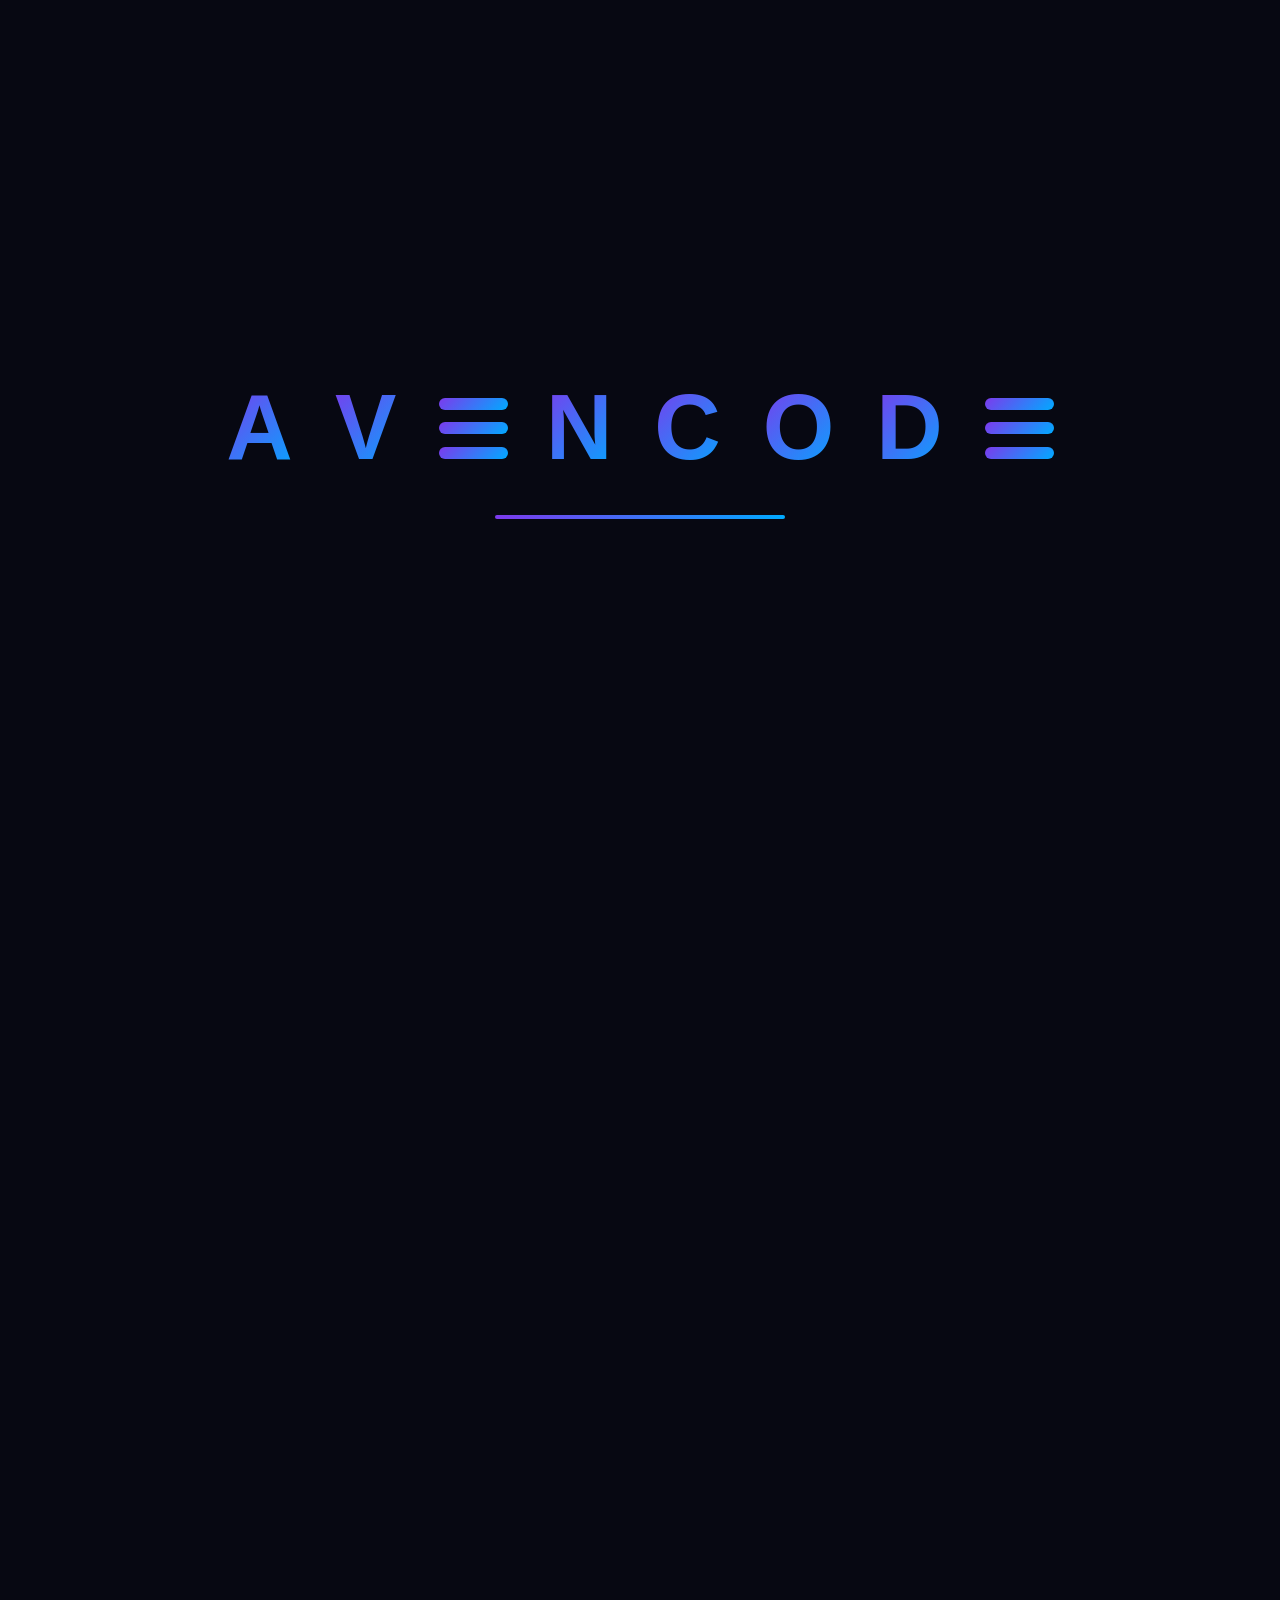
==== commit 640589c0: "Add files via upload" ====
--- a/index.html
+++ b/index.html
@@ -1,673 +1,396 @@
 <!DOCTYPE html>
 <html lang="fr">
-  <head>
-    <meta charset="UTF-8" />
-    <meta name="viewport" content="width=device-width, initial-scale=1.0" />
-
-    <title>Au Bonheur | Restaurant gastronomique à Bormes-les-Mimosas</title>
-
-    <meta
-      name="description"
-      content="Au Bonheur, restaurant gastronomique à Bormes-les-Mimosas. Une cuisine raffinée, fraîche et méditerranéenne dans une ambiance chic inspirée de la Côte d’Azur."
-    />
-
-    <link rel="stylesheet" href="style.css" />
-    <script src="script.js" defer></script>
-  </head>
-
-  <body>
-    <!-- HEADER -->
-    <header class="site-header">
-      <nav class="navbar">
-        <a href="#accueil" class="logo">
-          <span class="logo-mark">AB</span>
-          <span class="logo-text">Au Bonheur</span>
-        </a>
-
-        <ul class="nav-links">
-          <li><a href="#restaurant">Le restaurant</a></li>
-<li><a href="#experience">Expérience</a></li>
-<li><a href="#signatures">Signatures</a></li>
-<li><a href="#menu">Menu</a></li>
-          <li><a href="#avis">Avis</a></li>
-          <li><a href="#reservation">Réserver</a></li>
-          <li><a href="#contact">Contact</a></li>
-        </ul>
-
-        <a href="tel:+33494000000" class="nav-cta">Appeler</a>
-
-        <button class="menu-toggle" aria-label="Ouvrir le menu">
-          <span></span>
-          <span></span>
-        </button>
+<head>
+  <meta charset="UTF-8">
+  <meta name="viewport" content="width=device-width, initial-scale=1.0">
+  <title>AVENCODE</title>
+<link rel="icon" type="image/png" href="favicon.png">
+<link rel="apple-touch-icon" href="favicon.png">
+<link rel="stylesheet" href="style.css">
+</head>
+
+<body>
+
+  <section id="intro" class="intro">
+    <div class="intro-content">
+      <div class="brand-name">
+        <span class="letter letter-a">A</span>
+        <span class="letter letter-v">V</span>
+        <span class="letter letter-e"><i></i><i></i><i></i></span>
+        <span class="letter letter-n">N</span>
+        <span class="letter letter-c">C</span>
+        <span class="letter letter-o">O</span>
+        <span class="letter letter-d">D</span>
+        <span class="letter letter-e"><i></i><i></i><i></i></span>
+      </div>
+      <div class="loading-line"></div>
+    </div>
+  </section>
+
+  <main id="site" class="site">
+
+    <header id="navbar" class="navbar">
+      <div class="nav-brand">
+        <span class="nav-letter letter-a">A</span>
+        <span class="nav-letter letter-v">V</span>
+        <span class="nav-letter letter-e"><i></i><i></i><i></i></span>
+        <span class="nav-letter letter-n">N</span>
+        <span class="nav-letter letter-c">C</span>
+        <span class="nav-letter letter-o">O</span>
+        <span class="nav-letter letter-d">D</span>
+        <span class="nav-letter letter-e"><i></i><i></i><i></i></span>
+      </div>
+
+      <nav class="nav-links">
+        <a href="#accueil">Accueil</a>
+        <a href="#decouvrir">Nous découvrir</a>
+        <a href="#creations">Nos créations</a>
+        <a href="#tarifs">Tarifs</a>
+        <a href="#financement">Financement</a>
+        <a href="#contact">Contact</a>
       </nav>
     </header>
 
-    <main>
-      <!-- HERO -->
-      <section id="accueil" class="hero section">
-        <div class="hero-overlay"></div>
-
-        <div class="hero-content reveal">
-          <p class="eyebrow">Restaurant gastronomique · Bormes-les-Mimosas</p>
-
-          <h1>Une table d’exception entre mer, mimosas et lumière.</h1>
-
-          <p class="hero-description">
-            Au Bonheur vous accueille dans une atmosphère chic et solaire, où la
-            gastronomie française rencontre la fraîcheur méditerranéenne.
+    <section id="accueil" class="hero">
+      <div class="hero-content">
+        <p class="hero-label">Pensé pour vous. Créé pour vos clients.</p>
+        <h1 id="typing-title"></h1>
+
+        <div class="hero-buttons">
+          <a href="#decouvrir" class="btn-discover">Nous découvrir</a>
+        </div>
+      </div>
+    </section>
+
+    <section id="decouvrir" class="discover-section">
+      <div class="discover-content">
+        <p class="section-label">Notre approche</p>
+        <h2>Le sur-mesure, sans le prix démesuré.</h2>
+
+        <p>
+          AVENCODE crée des sites web modernes, clairs et personnalisés pour les entreprises qui veulent une présence en ligne professionnelle sans passer par des solutions hors de prix ou des modèles préremplis.
+        </p>
+
+        <div class="discover-grid">
+          <div class="discover-card">
+            <h3>Sur mesure</h3>
+            <p>Un site pensé autour de votre activité, de votre image et de vos clients.</p>
+          </div>
+
+          <div class="discover-card">
+            <h3>Accessible</h3>
+            <p>Une alternative aux sites sur mesure souvent trop coûteux pour les petites entreprises.</p>
+          </div>
+
+          <div class="discover-card">
+            <h3>Authentique</h3>
+            <p>Pas de modèle impersonnel : un site qui reflète réellement l’essence de votre entreprise.</p>
+          </div>
+        </div>
+
+        <div class="discover-next">
+          <a href="#creations"><span>Nos créations →</span></a>
+        </div>
+      </div>
+    </section>
+
+    <section id="creations" class="creations-section">
+      <div class="creations-content">
+
+        <div class="creations-heading">
+          <p class="section-label">Nos créations</p>
+          <h2>Des univers pensés pour chaque activité.</h2>
+          <p>
+            Explorez différents styles de sites conçus pour refléter l’identité, l’ambiance et les besoins de chaque métier.
           </p>
-
-          <div class="hero-actions">
-            <a href="#reservation" class="btn btn-primary">Réserver une table</a>
-            <a href="#menu" class="btn btn-secondary">Découvrir le menu</a>
-          </div>
-          <div class="hero-highlights">
-  <div>
-    <strong>Produits de saison</strong>
-    <span>Sélectionnés avec exigence</span>
-  </div>
-
-  <div>
-    <strong>Ambiance Riviera</strong>
-    <span>Chic, fraîche et lumineuse</span>
-  </div>
-
-  <div>
-    <strong>Réservation directe</strong>
-    <span>Par téléphone ou e-mail</span>
-  </div>
+        </div>
+
+        <div class="showroom">
+          <div class="showroom-list">
+            <button class="showroom-item active" data-project="restaurant">Restaurant</button>
+            <button class="showroom-item" data-project="garage">Garage automobile</button>
+            <button class="showroom-item" data-project="coiffeur">Coiffeur</button>
+            <button class="showroom-item" data-project="bar">Bar</button>
+            <button class="showroom-item" data-project="boulangerie">Boulangerie</button>
+            <button class="showroom-item" data-project="beaute">Institut de beauté</button>
+          </div>
+
+          <div class="showroom-preview">
+            <div class="preview-image" id="previewImage"></div>
+
+            <div class="preview-info">
+              <p>Univers</p>
+              <h3 id="previewTitle">Restaurant</h3>
+              <p id="previewText">
+                Une vitrine élégante pour présenter votre cuisine, votre ambiance et faciliter les réservations.
+              </p>
+              <a href="au bonheur/index.html" class="preview-button">Découvrir l’univers</a>
+            </div>
+          </div>
+        </div>
+
+      </div>
+      <div class="creations-next">
+  <a href="#tarifs">
+    <span>Découvrir nos tarifs →</span>
+  </a>
 </div>
-        </div>
-
-        <div class="hero-card reveal">
-          <p class="hero-card-label">Expérience du soir</p>
-          <h2>Menu dégustation</h2>
-          <p>Une sélection en 6 temps autour des produits de saison.</p>
-          <span>À partir de 89 €</span>
-        </div>
-        <a href="#restaurant" class="scroll-indicator" aria-label="Découvrir le restaurant">
-  <span></span>
-  Découvrir
-</a>
-      </section>
-<!-- EXPERIENCE STATS -->
-<section class="stats-strip">
-  <article>
-    <span>01</span>
-    <h3>Cuisine gastronomique</h3>
-    <p>Une carte pensée autour de produits nobles, de saison et d’inspiration méditerranéenne.</p>
-  </article>
-
-  <article>
-    <span>02</span>
-    <h3>Cadre élégant</h3>
-    <p>Une atmosphère chic et solaire, inspirée par Bormes-les-Mimosas et la Côte d’Azur.</p>
-  </article>
-
-  <article>
-    <span>03</span>
-    <h3>Expérience complète</h3>
-    <p>Menu, avis, réservation, horaires et adresse réunis dans une navigation claire.</p>
-  </article>
-</section>
-      <!-- INTRO RESTAURANT -->
-      <section id="restaurant" class="intro section">
-        <div class="section-heading reveal">
-          <p class="eyebrow">L’esprit du lieu</p>
-          <h2>Un restaurant gastronomique à l’élégance méditerranéenne.</h2>
-        </div>
-
-        <div class="intro-grid">
-          <div class="intro-image reveal"></div>
-
-          <div class="intro-text reveal">
+    </section>
+
+
+    <section id="tarifs" class="pricing-section">
+      <div class="pricing-content">
+
+        <div class="pricing-heading">
+          <p class="section-label">Tarifs</p>
+          <h2>Des offres claires pour créer votre site.</h2>
+          <p>
+            Choisissez une formule adaptée à votre objectif. Chaque offre inclut la conception du site, la mise en ligne, le nom de domaine offert pendant 1 an et la sécurisation DNS.
+          </p>
+        </div>
+
+        <div class="pricing-grid">
+
+          <article class="pricing-card">
+            <h3>Essentiel</h3>
+            <p class="pricing-goal">Je veux exister sur Internet.</p>
+            <div class="price">189,99€</div>
+            <p class="price-note">Site vitrine simple et professionnel</p>
+
+            <ul>
+              <li>Site vitrine clair et responsive</li>
+              <li>1 à 3 pages essentielles</li>
+              <li>Design adapté à votre activité</li>
+              <li>Nom de domaine offert 1 an</li>
+              <li>DNSSEC inclus : protection du domaine contre certaines falsifications</li>
+            </ul>
+
+            <p class="domain-note">
+              Après 1 an : gestion autonome par le client ou gestion AVENCODE à 14,99€/an.
+            </p>
+
+            <a href="#contact" class="pricing-button">Choisir cette offre</a>
+          </article>
+
+          <article class="pricing-card featured">
+            <div class="pricing-title-row">
+              <h3>Premium</h3>
+              <div class="badge">Recommandé</div>
+            </div>
+            <p class="pricing-goal">Je veux transformer mes visiteurs en clients.</p>
+            <div class="price">229,99€</div>
+            <p class="price-note">Site plus complet, plus travaillé, plus vendeur</p>
+
+            <ul>
+              <li>Site vitrine complet et responsive</li>
+              <li>Jusqu’à 5 pages</li>
+              <li>Design plus poussé et animations légères</li>
+              <li>Structure pensée pour rassurer et convertir</li>
+              <li>Optimisation mobile</li>
+              <li>Nom de domaine offert 1 an</li>
+              <li>DNSSEC inclus : protection du domaine contre certaines falsifications</li>
+            </ul>
+
+            <p class="domain-note">
+              Après 1 an : gestion autonome par le client ou gestion AVENCODE à 14,99€/an.
+            </p>
+
+            <a href="#contact" class="pricing-button">Choisir cette offre</a>
+          </article>
+
+          <article class="pricing-card">
+            <h3>Signature</h3>
+            <p class="pricing-goal">Je veux un site qui marque les esprits.</p>
+            <div class="price">289,99€</div>
+            <p class="price-note">Expérience sur mesure avec identité forte</p>
+
+            <ul>
+              <li>Site vitrine premium et personnalisé</li>
+              <li>Pages adaptées à votre activité</li>
+              <li>Animations plus avancées</li>
+              <li>Univers visuel travaillé</li>
+              <li>Expérience plus immersive</li>
+              <li>Nom de domaine offert 1 an</li>
+              <li>DNSSEC inclus : protection du domaine contre certaines falsifications</li>
+            </ul>
+
+            <p class="domain-note">
+              Après 1 an : gestion autonome par le client ou gestion AVENCODE à 14,99€/an.
+            </p>
+
+            <a href="#contact" class="pricing-button">Choisir cette offre</a>
+          </article>
+
+        </div>
+
+        <div class="custom-offer">
+          <div>
+            <h3>Projet spécifique</h3>
             <p>
-              Situé à Bormes-les-Mimosas, Au Bonheur célèbre une cuisine de
-              saison, délicate et précise. Chaque assiette raconte une histoire :
-              celle du littoral, des produits nobles, des parfums du Sud et du
-              savoir-faire gastronomique.
+              Pour un site plus complexe, une demande particulière ou une fonctionnalité avancée, un devis personnalisé peut être réalisé.
             </p>
-
-            <p>
-              L’expérience est pensée comme une immersion : lumière douce,
-              matières naturelles, service attentionné, carte raffinée et
-              instants suspendus.
-            </p>
-
-            <div class="intro-highlights">
-              <div>
-                <strong>Gastronomie</strong>
-                <span>Cuisine française moderne</span>
-              </div>
-
-              <div>
-                <strong>Côte d’Azur</strong>
-                <span>Fraîcheur, mer et mimosas</span>
-              </div>
-
-              <div>
-                <strong>Élégance</strong>
-                <span>Service premium et ambiance chic</span>
-              </div>
-            </div>
-          </div>
-        </div>
-      </section>
-<!-- EXPERIENCE -->
-<section id="experience" class="experience section">
-  <div class="experience-panel reveal">
-    <div class="experience-content">
-      <p class="eyebrow">Expérience gastronomique</p>
-
-      <h2>Un moment pensé comme une parenthèse élégante sur la Côte d’Azur.</h2>
-
+          </div>
+          <a href="#contact">Demander un devis</a>
+        </div>
+
+
+        <div class="maintenance-block">
+          <div class="pricing-heading small">
+            <p class="section-label">Maintenance</p>
+            <h2>Gardez votre site propre, à jour et fonctionnel.</h2>
+          </div>
+
+          <div class="maintenance-grid">
+
+            <article class="maintenance-card">
+              <h3>Sur demande</h3>
+              <div class="price small-price">9,99€</div>
+              <p>Par intervention</p>
+              <ul>
+                <li>Modification ponctuelle</li>
+                <li>Correction simple</li>
+                <li>Ajout ou remplacement de contenu</li>
+              </ul>
+            </article>
+
+            <article class="maintenance-card featured">
+              <div class="maintenance-title-row">
+  <h3>Forfait Sérénité</h3>
+  <div class="badge">Sérénité</div>
+</div>
+              <div class="price small-price">4,99€/mois</div>
+              <p>ou 49,99€/an</p>
+              <ul>
+                <li>Petites modifications incluses</li>
+                <li>Suivi régulier du site</li>
+                <li>Assistance prioritaire</li>
+                <li>Tranquillité sur l’année</li>
+              </ul>
+            </article>
+
+          </div>
+
+          <div class="maintenance-next">
+            <a href="#financement"><span>Financement →</span></a>
+          </div>
+        </div>
+
+      </div>
+    </section>
+
+    <section id="financement" class="financing-section">
+  <div class="financing-content">
+
+    <div class="financing-heading">
+      <p class="section-label">Financement</p>
+      <h2>Choisissez le paiement qui vous convient.</h2>
       <p>
-        Chez Au Bonheur, chaque détail participe à l’expérience : l’accueil,
-        la lumière, le rythme du service, la finesse des assiettes et la
-        fraîcheur des produits. Le restaurant ne cherche pas l’excès, mais
-        l’équilibre entre luxe, simplicité et émotion.
+        AVENCODE propose plusieurs solutions simples pour adapter votre paiement à votre budget.
       </p>
     </div>
 
-    <div class="experience-list">
-      <article class="experience-item">
-        <span>01</span>
-        <div>
-          <h3>Accueil intimiste</h3>
-          <p>
-            Une atmosphère chic et chaleureuse, idéale pour un dîner raffiné,
-            une occasion spéciale ou une soirée en bord de Méditerranée.
-          </p>
-        </div>
+    <div class="financing-grid">
+      <article class="financing-card">
+        <h3>Comptant</h3>
+        <p>Paiement en une seule fois à la validation du projet.</p>
       </article>
 
-      <article class="experience-item">
-        <span>02</span>
-        <div>
-          <h3>Produits nobles</h3>
-          <p>
-            Poissons, crustacés, viandes d’exception, agrumes, herbes fraîches
-            et inspirations provençales composent une carte précise et solaire.
-          </p>
-        </div>
+      <article class="financing-card featured">
+        <h3>2x sans frais</h3>
+        <p>Réglez votre site en deux paiements, sans frais supplémentaires.</p>
       </article>
 
-      <article class="experience-item">
-        <span>03</span>
-        <div>
-          <h3>Service soigné</h3>
-          <p>
-            Une équipe attentive, discrète et disponible pour accompagner le
-            repas sans jamais rompre l’équilibre du moment.
-          </p>
-        </div>
+      <article class="financing-card">
+        <h3>3x sans frais</h3>
+        <p>Étalez votre paiement en trois fois, simplement et sans surcoût.</p>
       </article>
     </div>
+
+    <div class="financing-note">
+      <h3>Une question ?</h3>
+      <p>Nous vous accompagnons pour choisir la solution la plus adaptée.</p>
+      <a href="#contact">Plus d’informations</a>
+    </div>
+
+    <div class="financing-next">
+      <a href="#contact"><span>Nous contacter →</span></a>
+    </div>
+
   </div>
 </section>
-      <!-- PLATS SIGNATURE -->
-      <section id="signatures" class="signatures section">
-        <div class="section-heading centered reveal">
-          <p class="eyebrow">Les incontournables</p>
-          <h2>Trois créations signatures pour découvrir notre univers.</h2>
-        </div>
-
-        <div class="signature-grid">
-          <article class="signature-card reveal">
-            <div class="signature-image image-1"></div>
-            <div class="signature-content">
-              <span>Entrée signature</span>
-              <h3>Saint-Jacques nacrées, agrumes et caviar</h3>
-              <p>
-                Noix de Saint-Jacques snackées, crème légère aux agrumes, perles
-                de caviar et huile verte.
-              </p>
-            </div>
-          </article>
-
-          <article class="signature-card reveal">
-            <div class="signature-image image-2"></div>
-            <div class="signature-content">
-              <span>Plat signature</span>
-              <h3>Homard bleu rôti, beurre corail et légumes glacés</h3>
-              <p>
-                Homard délicatement rôti, sauce corail, légumes de saison et
-                réduction marine.
-              </p>
-            </div>
-          </article>
-
-          <article class="signature-card reveal">
-            <div class="signature-image image-3"></div>
-            <div class="signature-content">
-              <span>Dessert signature</span>
-              <h3>Soufflé chaud au Grand Marnier</h3>
-              <p>
-                Soufflé aérien, crème glacée vanille de Madagascar et zestes
-                d’orange confits.
-              </p>
-            </div>
-          </article>
-        </div>
-      </section>
-
-      <!-- MENU -->
-      <section id="menu" class="menu section">
-        <div class="section-heading reveal">
-          <p class="eyebrow">La carte</p>
-          <h2>Une carte gastronomique entre luxe, saison et fraîcheur.</h2>
-        </div>
-
-        <div class="menu-layout">
-          <div class="menu-category reveal">
-            <h3>Entrées</h3>
-
-            <article class="menu-item">
-              <div>
-                <h4>Foie gras de canard mi-cuit</h4>
-                <p>Chutney de figues, brioche dorée et fleur de sel.</p>
-              </div>
-              <span>32 €</span>
-            </article>
-
-            <article class="menu-item">
-              <div>
-                <h4>Saint-Jacques nacrées aux agrumes</h4>
-                <p>Crème citronnée, caviar, herbes fraîches et huile d’olive.</p>
-              </div>
-              <span>38 €</span>
-            </article>
-
-            <article class="menu-item">
-              <div>
-                <h4>Tartare de thon rouge premium</h4>
-                <p>Avocat, mangue, citron vert, sésame noir et coriandre.</p>
-              </div>
-              <span>34 €</span>
-            </article>
-          </div>
-
-          <div class="menu-category reveal">
-            <h3>Plats</h3>
-
-            <article class="menu-item">
-              <div>
-                <h4>Filet de bœuf Rossini</h4>
-                <p>Foie gras poêlé, jus truffé, pommes fondantes.</p>
-              </div>
-              <span>58 €</span>
-            </article>
-
-            <article class="menu-item">
-              <div>
-                <h4>Homard bleu rôti au beurre corail</h4>
-                <p>Légumes glacés, émulsion marine et citron confit.</p>
-              </div>
-              <span>72 €</span>
-            </article>
-
-            <article class="menu-item">
-              <div>
-                <h4>Bar sauvage en croûte d’herbes</h4>
-                <p>Ratatouille fine, sauce vierge et basilic frais.</p>
-              </div>
-              <span>49 €</span>
-            </article>
-          </div>
-
-          <div class="menu-category reveal">
-            <h3>Desserts</h3>
-
-            <article class="menu-item">
-              <div>
-                <h4>Soufflé chaud au Grand Marnier</h4>
-                <p>Glace vanille Madagascar et zestes d’orange confits.</p>
-              </div>
-              <span>22 €</span>
-            </article>
-
-            <article class="menu-item">
-              <div>
-                <h4>Crémeux chocolat grand cru</h4>
-                <p>Noisettes caramélisées, fleur de sel et tuile cacao.</p>
-              </div>
-              <span>19 €</span>
-            </article>
-
-            <article class="menu-item">
-              <div>
-                <h4>Pavlova aux fruits exotiques</h4>
-                <p>Meringue légère, mangue, passion et crème vanillée.</p>
-              </div>
-              <span>18 €</span>
-            </article>
-          </div>
-
-          <div class="menu-category reveal">
-            <h3>Boissons & cocktails</h3>
-
-            <article class="menu-item">
-              <div>
-                <h4>Champagne Dom Pérignon</h4>
-                <p>Bouteille millésimée, fraîcheur et grande élégance.</p>
-              </div>
-              <span>290 €</span>
-            </article>
-
-            <article class="menu-item">
-              <div>
-                <h4>Château d’Yquem</h4>
-                <p>Vin liquoreux d’exception, service au verre.</p>
-              </div>
-              <span>36 €</span>
-            </article>
-
-            <article class="menu-item">
-              <div>
-                <h4>Cocktail Mimosa Royal</h4>
-                <p>Champagne, orange fraîche, liqueur d’agrumes et fleur comestible.</p>
-              </div>
-              <span>18 €</span>
-            </article>
-
-            <article class="menu-item">
-              <div>
-                <h4>Cocktail Riviera Garden</h4>
-                <p>Gin premium, basilic, concombre, citron vert et tonic floral.</p>
-              </div>
-              <span>17 €</span>
-            </article>
-          </div>
-        </div>
-      </section>
-
-      <!-- GALERIE -->
-      <section id="galerie" class="gallery section">
-        <div class="section-heading centered reveal">
-          <p class="eyebrow">L’ambiance</p>
-          <h2>Une immersion dans l’univers Au Bonheur.</h2>
-        </div>
-
-        <div class="gallery-grid">
-          <div class="gallery-item gallery-1 reveal"></div>
-          <div class="gallery-item gallery-2 reveal"></div>
-          <div class="gallery-item gallery-3 reveal"></div>
-          <div class="gallery-item gallery-4 reveal"></div>
-        </div>
-      </section>
-
-      <!-- AVIS -->
-      <section id="avis" class="reviews section">
-        <div class="section-heading reveal">
-          <p class="eyebrow">Avis clients</p>
-          <h2>Ce que nos invités retiennent de leur passage.</h2>
-        </div>
-
-        <div class="review-grid">
-          <article class="review-card reveal">
-            <div class="stars">★★★★★</div>
-            <p>
-              “Une soirée exceptionnelle. Le cadre, les assiettes, le service :
-              tout respire l’élégance.”
-            </p>
-            <span>Claire M.</span>
-          </article>
-
-          <article class="review-card reveal">
-            <div class="stars">★★★★★</div>
-            <p>
-              “Une cuisine précise, lumineuse, avec une vraie identité
-              méditerranéenne.”
-            </p>
-            <span>Julien R.</span>
-          </article>
-
-          <article class="review-card reveal">
-            <div class="stars">★★★★★</div>
-            <p>
-              “Le genre d’adresse que l’on recommande les yeux fermés. Chic sans
-              être froid.”
-            </p>
-            <span>Sophie L.</span>
-          </article>
-        </div>
-
-        <form class="review-form reveal">
-  <h3>Laisser un avis</h3>
-
-  <div class="form-row">
-    <input
-      type="text"
-      name="reviewName"
-      placeholder="Votre prénom"
-      required
-    />
-
-    <select name="reviewRating" required>
-      <option value="" disabled selected>Votre note</option>
-      <option value="5">★★★★★ - Excellent</option>
-      <option value="4">★★★★☆ - Très bien</option>
-      <option value="3">★★★☆☆ - Bien</option>
-    </select>
-  </div>
-
-  <textarea
-    name="reviewMessage"
-    placeholder="Votre avis"
-    required
-  ></textarea>
-
-  <p class="form-note">
-    Votre avis sera affiché sur cette page pour la démonstration. Sur un vrai
-    site, il pourrait être vérifié avant publication.
-  </p>
-
-  <button type="submit" class="btn btn-primary">Publier l’avis</button>
-</form>
-      </section>
-
-      <!-- RESERVATION -->
-      <section id="reservation" class="reservation section">
-        <div class="reservation-content reveal">
-          <p class="eyebrow">Réservation</p>
-
-          <h2>Réservez votre table pour vivre l’expérience Au Bonheur.</h2>
-
-          <p>
-            Pour une demande de réservation, contactez-nous directement par
-            téléphone ou envoyez-nous un message. Notre équipe vous confirmera
-            la disponibilité.
-          </p>
-
-          <div class="reservation-actions">
-            <a href="tel:+33494000000" class="btn btn-primary">
-              Appeler le restaurant
-            </a>
-
-            <a href="mailto:contact@aubonheur-bormes.fr" class="btn btn-secondary">
-              Envoyer un e-mail
-            </a>
-          </div>
-        </div>
-
-        <form
-  class="booking-form reveal"
-  action="https://formspree.io/f/mdajrror"
+    <section id="contact" class="contact-section">
+  <div class="contact-content">
+
+    <div class="contact-heading">
+      <p class="section-label">Contact</p>
+      <h2>Parlez-nous de votre projet.</h2>
+      <p>
+        Remplissez le formulaire, nous reviendrons vers vous pour comprendre votre besoin et vous proposer une solution adaptée.
+      </p>
+    </div>
+
+    <form
+  class="contact-form"
+  action="https://api.web3forms.com/submit"
   method="POST"
 >
-  <h3>Demande de réservation</h3>
-
-<input
-  type="hidden"
-  name="_subject"
-  value="Nouvelle demande de réservation - Au Bonheur"
-/>
-
-  <div class="form-row">
-    <input
-      type="text"
-      name="bookingName"
-      placeholder="Nom complet"
-      required
-    />
-
-    <input
-      type="tel"
-      name="bookingPhone"
-      placeholder="Téléphone"
-      required
-    />
-  </div>
-
-  <div class="form-row">
-    <input
-      type="email"
-      name="bookingEmail"
-      placeholder="Adresse e-mail"
-      required
-    />
-
-    <input
-      type="number"
-      name="bookingGuests"
-      placeholder="Nombre de personnes"
-      min="1"
-      max="12"
-      required
-    />
-  </div>
-
-  <div class="form-row">
-    <input type="date" name="bookingDate" required />
-    <input type="time" name="bookingTime" required />
-  </div>
-
-  <textarea
-    name="bookingMessage"
-    placeholder="Message ou demande particulière"
-  ></textarea>
-
-  <p class="form-note">
-    Ceci est un formulaire de démonstration. Sur un vrai site, la demande serait
-    envoyée automatiquement au restaurant par e-mail.
-  </p>
-
-  <button type="submit" class="btn btn-primary">
-    Envoyer la demande
-  </button>
-</form>
-      </section>
-
-      <!-- CONTACT -->
-      <section id="contact" class="contact section">
-        <div class="section-heading centered reveal">
-          <p class="eyebrow">Informations pratiques</p>
-          <h2>Nous trouver à Bormes-les-Mimosas.</h2>
-        </div>
-
-        <div class="contact-grid">
-          <div class="contact-info reveal">
-            <article>
-              <h3>Adresse</h3>
-              <p>24 Avenue des Mimosas<br />83230 Bormes-les-Mimosas</p>
-            </article>
-
-            <article>
-              <h3>Téléphone</h3>
-              <p><a href="tel:+33494000000">04 94 00 00 00</a></p>
-            </article>
-
-            <article>
-              <h3>E-mail</h3>
-              <p>
-                <a href="mailto:contact@aubonheur-bormes.fr">
-                  contact@aubonheur-bormes.fr
-                </a>
-              </p>
-            </article>
-
-            <article>
-              <h3>Horaires</h3>
-              <p>
-                Mardi au samedi : 12h00 - 14h00 / 19h00 - 22h30<br />
-                Dimanche : 12h00 - 14h30<br />
-                Lundi : fermé
-              </p>
-            </article>
-          </div>
-
-        
-          <div class="map-card reveal">
-  <iframe
-    title="Carte du restaurant Au Bonheur à Bormes-les-Mimosas"
-    src="https://www.google.com/maps?q=24%20Avenue%20des%20Mimosas%2083230%20Bormes-les-Mimosas&output=embed"
-    width="100%"
-    height="100%"
-    style="border: 0"
-    allowfullscreen=""
-    loading="lazy"
-    referrerpolicy="no-referrer-when-downgrade"
-  ></iframe>
-</div>
-        </div>
-      </section>
-      <!-- CTA FINAL -->
-<section class="final-cta section">
-  <div class="final-cta-content reveal">
-    <p class="eyebrow">Une table d’exception vous attend</p>
-
-    <h2>Réservez votre moment Au Bonheur à Bormes-les-Mimosas.</h2>
-
-    <p>
-      Pour un déjeuner raffiné, un dîner romantique ou une soirée gastronomique,
-      notre équipe vous accueille dans une atmosphère chic, fraîche et solaire.
-    </p>
-
-    <div class="final-cta-actions">
-      <a href="tel:+33494000000" class="btn btn-primary">Appeler maintenant</a>
-      <a href="mailto:contact@aubonheur-bormes.fr" class="btn btn-secondary">
-        Envoyer un e-mail
-      </a>
-    </div>
+  <input type="hidden" name="access_key" value="292777ed-3522-4af9-afb3-971aa09fb75e">
+  <input type="hidden" name="subject" value="Nouvelle demande AVENCODE">
+  <input type="hidden" name="redirect" value="https://www.avencode.fr/#contact">
+      <div class="form-row">
+        <div class="form-group">
+          <label for="nom">Nom</label>
+          <input type="text" id="nom" name="nom" placeholder="Votre nom" required>
+        </div>
+
+        <div class="form-group">
+          <label for="prenom">Prénom</label>
+          <input type="text" id="prenom" name="prenom" placeholder="Votre prénom" required>
+        </div>
+      </div>
+
+      <div class="form-row">
+        <div class="form-group">
+          <label for="telephone">Numéro de téléphone</label>
+          <input type="tel" id="telephone" name="telephone" placeholder="06 00 00 00 00" required>
+        </div>
+
+        <div class="form-group">
+          <label for="email">Adresse e-mail</label>
+          <input type="email" id="email" name="email" placeholder="votre@email.fr" required>
+        </div>
+      </div>
+
+      <div class="form-group">
+        <label for="motif">Motif de la demande</label>
+        <select id="motif" name="motif" required>
+          <option value="">Choisir un motif</option>
+          <option value="notre-entreprise">Notre entreprise</option>
+          <option value="conception">Conception</option>
+          <option value="maintenance">Maintenance</option>
+          <option value="financement">Financement</option>
+          <option value="autre">Autre</option>
+        </select>
+      </div>
+
+      <div class="form-group other-reason" id="otherReason">
+        <label for="autreMotif">Décrire le motif</label>
+        <input type="text" id="autreMotif" name="autreMotif" placeholder="Précisez votre demande">
+      </div>
+
+      <div class="form-group">
+        <label for="message">Message</label>
+        <textarea id="message" name="message" rows="6" placeholder="Expliquez-nous votre besoin..." required></textarea>
+      </div>
+
+      <button type="submit" class="contact-button">Envoyer la demande</button>
+    </form>
+
   </div>
 </section>
-    </main>
-
-    <!-- FOOTER -->
-    <footer class="footer">
-  <div class="footer-brand">
-    <a href="#accueil" class="footer-logo">Au Bonheur</a>
-    <p>
-      Restaurant gastronomique à Bormes-les-Mimosas. Cuisine raffinée,
-      inspirations méditerranéennes et ambiance chic Côte d’Azur.
-    </p>
-  </div>
-
-  <div class="footer-column">
-    <h3>Navigation</h3>
-    <a href="#restaurant">Le restaurant</a>
-    <a href="#experience">Expérience</a>
-    <a href="#menu">Menu</a>
-    <a href="#reservation">Réservation</a>
-  </div>
-
-  <div class="footer-column">
-    <h3>Contact</h3>
-    <a href="tel:+33494000000">04 94 00 00 00</a>
-    <a href="mailto:contact@aubonheur-bormes.fr">
-      contact@aubonheur-bormes.fr
-    </a>
-    <p>24 Avenue des Mimosas<br />83230 Bormes-les-Mimosas</p>
-  </div>
-
-  <div class="footer-bottom">
-    <p>© 2026 Au Bonheur. Site de démonstration.</p>
-    <div>
-      <a href="#">Mentions légales</a>
-      <a href="#">Confidentialité</a>
-    </div>
-  </div>
-</footer>
-  </body>
+
+  </main>
+
+  <script src="script.js"></script>
+</body>
 </html>
--- a/style.css
+++ b/style.css
@@ -1,9 +1,3 @@
-/* ===============================
-   AU BONHEUR — STYLE PRINCIPAL
-   Site restaurant gastronomique
-================================= */
-
-/* RESET */
 * {
   margin: 0;
   padding: 0;
@@ -16,1503 +10,1978 @@
 
 body {
   font-family: Arial, Helvetica, sans-serif;
-  background: #f8f3ea;
-  color: #18241f;
-  line-height: 1.6;
+  background: #070812;
   overflow-x: hidden;
 }
 
-a {
-  color: inherit;
-  text-decoration: none;
-}
-
-ul {
-  list-style: none;
-}
-
-button,
-input,
-textarea,
-select {
-  font-family: inherit;
-}
-
-img {
-  max-width: 100%;
-  display: block;
-}
-
-/* ===============================
-   VARIABLES
-================================= */
-
-:root {
-  --cream: #f8f3ea;
-  --sand: #e8d8bd;
-  --gold: #c49a52;
-  --gold-dark: #9f7732;
-  --green: #18241f;
-  --green-soft: #26382f;
-  --white: #ffffff;
-  --text-soft: #6f756d;
-  --shadow: 0 24px 70px rgba(24, 36, 31, 0.16);
-  --radius-large: 32px;
-  --radius-medium: 22px;
-  --radius-small: 14px;
-}
-
-/* ===============================
-   GLOBAL
-================================= */
-
-.section {
-  padding: 120px 7%;
-}
-
-.eyebrow {
-  color: var(--gold-dark);
-  text-transform: uppercase;
-  letter-spacing: 0.18em;
-  font-size: 0.78rem;
-  font-weight: 700;
-  margin-bottom: 18px;
-}
-
-.section-heading {
-  max-width: 760px;
-  margin-bottom: 60px;
-}
-
-.section-heading.centered {
+/* INTRO */
+
+.intro {
+  position: fixed;
+  inset: 0;
+  z-index: 999;
+  background: #ffffff;
+  display: flex;
+  justify-content: center;
+  align-items: center;
+  transition: background 0.7s ease, opacity 0.8s ease, visibility 0.8s ease;
+}
+
+.intro.is-darkening {
+  background: #070812;
+}
+
+.intro.is-hidden {
+  opacity: 0;
+  visibility: hidden;
+}
+
+.intro-content {
   text-align: center;
-  margin-left: auto;
-  margin-right: auto;
-}
-
-.section-heading h2 {
-  font-size: clamp(2rem, 4vw, 4rem);
-  line-height: 1.08;
-  letter-spacing: -0.05em;
-  color: var(--green);
-}
-
-.btn {
+}
+
+.brand-name {
+  display: flex;
+  justify-content: center;
+  align-items: center;
+  gap: clamp(14px, 3vw, 38px);
+  font-size: clamp(46px, 8vw, 92px);
+  font-weight: 900;
+  letter-spacing: 4px;
+}
+
+.letter {
+  position: relative;
   display: inline-flex;
   align-items: center;
   justify-content: center;
-  border-radius: 999px;
-  padding: 15px 26px;
-  font-size: 0.95rem;
-  font-weight: 700;
-  transition: all 0.35s ease;
-  cursor: pointer;
-  border: none;
-}
-
-.btn-primary {
-  background: var(--gold);
-  color: var(--green);
-  box-shadow: 0 14px 40px rgba(196, 154, 82, 0.34);
-}
-
-.btn-primary:hover {
-  background: #d8b36d;
-  transform: translateY(-3px);
-}
-
-.btn-secondary {
-  border: 1px solid rgba(255, 255, 255, 0.45);
-  color: var(--white);
-  backdrop-filter: blur(12px);
-}
-
-.btn-secondary:hover {
-  background: rgba(255, 255, 255, 0.12);
-  transform: translateY(-3px);
-}
-
-/* ===============================
-   HEADER
-================================= */
-
-.site-header {
-  position: fixed;
-  top: 0;
+  height: 1em;
+  min-width: 0.72em;
+  background: linear-gradient(135deg, #7c3aed, #00aaff);
+  -webkit-background-clip: text;
+  background-clip: text;
+  color: transparent;
+  opacity: 0;
+  clip-path: inset(0 100% 0 0);
+  transform: translateY(12px);
+  animation: smoothWrite 0.85s cubic-bezier(0.22, 1, 0.36, 1) forwards;
+}
+
+.letter-a,
+.letter-v {
+  transform: skewX(-8deg) translateY(12px);
+}
+
+.letter-e {
+  width: 0.75em;
+  background: none;
+  color: transparent;
+}
+
+.letter-e i {
+  position: absolute;
   left: 0;
   width: 100%;
+  height: 0.13em;
+  border-radius: 999px;
+  background: linear-gradient(135deg, #7c3aed, #00aaff);
+}
+
+.letter-e i:nth-child(1) {
+  top: 0.18em;
+}
+
+.letter-e i:nth-child(2) {
+  top: 0.45em;
+}
+
+.letter-e i:nth-child(3) {
+  top: 0.72em;
+}
+
+.letter-n {
+  transform: skewX(-3deg) translateY(12px);
+}
+
+.letter:nth-child(1) { animation-delay: 0s; }
+.letter:nth-child(2) { animation-delay: 0.16s; }
+.letter:nth-child(3) { animation-delay: 0.32s; }
+.letter:nth-child(4) { animation-delay: 0.48s; }
+.letter:nth-child(5) { animation-delay: 0.64s; }
+.letter:nth-child(6) { animation-delay: 0.80s; }
+.letter:nth-child(7) { animation-delay: 0.96s; }
+.letter:nth-child(8) { animation-delay: 1.12s; }
+
+.loading-line {
+  width: 0;
+  height: 4px;
+  margin: 42px auto 0;
+  border-radius: 999px;
+  background: linear-gradient(90deg, #7c3aed, #00aaff);
+  animation: lineAppear 0.7s ease forwards 1.95s;
+}
+
+/* SITE */
+
+.site {
+  min-height: 100vh;
+  background: #070812;
+  color: white;
+  opacity: 0;
+  transform: translateY(25px);
+  transition: opacity 0.9s ease, transform 0.9s ease;
+}
+
+.site.is-visible {
+  opacity: 1;
+  transform: translateY(0);
+}
+
+/* NAVBAR */
+
+.navbar {
+  position: sticky;
+  top: 28px;
   z-index: 50;
-  padding: 20px 7%;
-  transition: all 0.35s ease;
-}
-
-.navbar {
-  height: 76px;
-  padding: 0 24px;
-  border-radius: 999px;
-  background: rgba(24, 36, 31, 0.7);
-  border: 1px solid rgba(255, 255, 255, 0.12);
-  backdrop-filter: blur(20px);
+  width: min(1180px, calc(100% - 48px));
+  height: 70px;
+  margin: 28px auto 0;
+  padding: 0 28px;
   display: flex;
   align-items: center;
   justify-content: space-between;
-  color: var(--white);
-}
-
-.logo {
+  border-radius: 999px;
+  border: 1px solid rgba(255, 255, 255, 0.18);
+  background: rgba(7, 8, 18, 0.55);
+  backdrop-filter: blur(14px);
+  overflow: hidden;
+  transition: width 0.35s ease, height 0.35s ease, padding 0.35s ease, background 0.35s ease, box-shadow 0.35s ease;
+}
+
+.navbar::before {
+  content: "";
+  position: absolute;
+  inset: -1px;
+  z-index: -2;
+  border-radius: inherit;
+
+  background: conic-gradient(
+    from 0deg,
+    transparent 0deg,
+    transparent 80deg,
+
+    rgba(75, 35, 160, 0.85) 110deg,
+    rgba(124, 58, 237, 0.95) 130deg,
+    rgba(0, 90, 150, 0.95) 150deg,
+    rgba(0, 170, 255, 0.85) 170deg,
+
+    transparent 200deg,
+    transparent 360deg
+  );
+
+  animation: navbarBorderWave 2s cubic-bezier(0.45, 0, 0.55, 1) infinite;
+}
+
+.navbar.is-scrolled::before {
+  opacity: 0.9;
+}
+
+.navbar::after {
+  content: "";
+  position: absolute;
+  inset: 1px;
+  z-index: -1;
+  border-radius: inherit;
+  background: rgba(7, 8, 18, 0.72);
+}
+
+.navbar.is-scrolled {
+  width: min(980px, calc(100% - 48px));
+  height: 58px;
+  padding: 0 24px;
+  background: rgba(7, 8, 18, 0.88);
+  box-shadow: 0 18px 55px rgba(0, 0, 0, 0.42);
+}
+
+.navbar.is-scrolled::before {
+  opacity: 0.55;
+}
+
+.nav-brand {
   display: flex;
   align-items: center;
-  gap: 12px;
-  font-weight: 800;
-}
-
-.logo-mark {
-  height: 42px;
-  width: 42px;
-  border-radius: 50%;
-  background: var(--gold);
-  color: var(--green);
-  display: grid;
-  place-items: center;
-  font-size: 0.85rem;
-  letter-spacing: -0.04em;
-}
-
-.logo-text {
-  font-size: 1.05rem;
+  gap: 8px;
+  font-size: 22px;
+  font-weight: 900;
+  letter-spacing: 2px;
+  transition: font-size 0.35s ease, gap 0.35s ease;
+}
+
+.navbar.is-scrolled .nav-brand {
+  font-size: 19px;
+  gap: 6px;
+}
+
+.nav-letter {
+  position: relative;
+  display: inline-flex;
+  align-items: center;
+  justify-content: center;
+  height: 1em;
+  min-width: 0.72em;
+  background: linear-gradient(135deg, #7c3aed, #00aaff);
+  -webkit-background-clip: text;
+  background-clip: text;
+  color: transparent;
+}
+
+.nav-letter.letter-a,
+.nav-letter.letter-v {
+  transform: skewX(-8deg);
+}
+
+.nav-letter.letter-n {
+  transform: skewX(-3deg);
+}
+
+.nav-letter.letter-e {
+  width: 0.75em;
+  background: none;
+  color: transparent;
+}
+
+.nav-letter.letter-e i {
+  position: absolute;
+  left: 0;
+  width: 100%;
+  height: 0.13em;
+  border-radius: 999px;
+  background: linear-gradient(135deg, #7c3aed, #00aaff);
+}
+
+.nav-letter.letter-e i:nth-child(1) {
+  top: 0.18em;
+}
+
+.nav-letter.letter-e i:nth-child(2) {
+  top: 0.45em;
+}
+
+.nav-letter.letter-e i:nth-child(3) {
+  top: 0.72em;
 }
 
 .nav-links {
   display: flex;
-  gap: 26px;
   align-items: center;
-  font-size: 0.9rem;
-  color: rgba(255, 255, 255, 0.78);
+  gap: 28px;
+  transition: gap 0.35s ease;
+}
+
+.navbar.is-scrolled .nav-links {
+  gap: 20px;
 }
 
 .nav-links a {
-  transition: color 0.25s ease;
+  position: relative;
+  text-decoration: none;
+  color: white;
+  font-size: 14px;
+  font-weight: 700;
+  opacity: 0.78;
+  transition: opacity 0.25s ease, color 0.25s ease, transform 0.25s ease, font-size 0.35s ease;
+}
+
+.navbar.is-scrolled .nav-links a {
+  font-size: 13px;
 }
 
 .nav-links a:hover {
-  color: var(--gold);
-}
-
-.nav-cta {
-  background: rgba(255, 255, 255, 0.1);
-  padding: 12px 20px;
+  opacity: 1;
+  color: #00aaff;
+  transform: translateY(-2px);
+}
+
+.nav-links a::after {
+  content: "";
+  position: absolute;
+  left: 0;
+  bottom: -8px;
+  width: 0;
+  height: 2px;
   border-radius: 999px;
-  font-weight: 700;
-  transition: all 0.25s ease;
-}
-
-.nav-cta:hover {
-  background: var(--gold);
-  color: var(--green);
-}
-
-.menu-toggle {
-  display: none;
-  background: transparent;
-  border: none;
-  width: 34px;
-  height: 28px;
-  position: relative;
-}
-
-.menu-toggle span {
-  display: block;
-  height: 2px;
+  background: linear-gradient(90deg, #7c3aed, #00aaff);
+  transition: width 0.28s ease;
+}
+
+.navbar.is-scrolled .nav-links a::after {
+  bottom: -6px;
+}
+
+.nav-links a:hover::after {
   width: 100%;
-  background: var(--white);
-  margin: 8px 0;
-}
-
-/* ===============================
-   HERO
-================================= */
+}
+
+/* HERO */
 
 .hero {
-  min-height: 100vh;
-  padding-top: 180px;
+  min-height: calc(100vh - 98px);
+  padding: 20px 8% 0;
   display: flex;
   align-items: center;
-  position: relative;
+}
+
+.hero-content {
+  max-width: 1050px;
+}
+
+.hero-label {
+  display: inline-block;
+  margin-bottom: 26px;
+  color: #00aaff;
+  text-transform: uppercase;
+  font-size: 14px;
+  font-weight: 800;
+  letter-spacing: 3px;
+  opacity: 0;
+  transform: translateY(12px);
+  animation: fadeUp 0.8s ease forwards 3.7s;
+}
+
+.hero h1 {
+  max-width: 1050px;
+  font-size: clamp(46px, 7vw, 86px);
+  line-height: 1.05;
+  letter-spacing: -2px;
+}
+
+#typing-title::after {
+  content: "|";
+  display: inline-block;
+  margin-left: 6px;
+  color: #00aaff;
+  animation: cursorBlink 0.8s infinite;
+}
+
+#typing-title.is-finished::after {
+  display: none;
+}
+
+.hero-buttons {
+  margin-top: 42px;
+  opacity: 0;
+  transform: translateY(12px);
+  animation: fadeUp 0.8s ease forwards 6.9s;
+}
+
+.btn-discover {
+  display: inline-flex;
+  align-items: center;
+  justify-content: center;
+  padding: 16px 28px;
+  border-radius: 999px;
+  background: linear-gradient(135deg, #7c3aed, #00aaff);
+  color: white;
+  text-decoration: none;
+  font-weight: 800;
+  box-shadow: 0 18px 45px rgba(0, 170, 255, 0.18);
+  transition: transform 0.3s ease, box-shadow 0.3s ease;
+}
+
+.btn-discover:hover {
+  transform: translateY(-3px);
+  box-shadow: 0 22px 60px rgba(124, 58, 237, 0.28);
+}
+
+/* DÉCOUVRIR */
+
+.discover-section {
+  position: relative;
+  overflow: hidden;
+  min-height: 100vh;
+  padding: 180px 8% 120px;
   background:
-  linear-gradient(rgba(24, 36, 31, 0.62), rgba(24, 36, 31, 0.76)),
-  radial-gradient(circle at 80% 20%, rgba(196, 154, 82, 0.35), transparent 28%),
-  url("assets/hero-restaurant.jpg"),
-  linear-gradient(135deg, #1a2a23, #2f4438 45%, #8e7a52);
-background-size: cover;
-background-position: center;
-  color: var(--white);
+    radial-gradient(circle at top left, rgba(124, 58, 237, 0.18), transparent 35%),
+    radial-gradient(circle at bottom right, rgba(0, 170, 255, 0.14), transparent 35%),
+    #070812;
+  color: white;
+}
+
+.discover-content,
+.creations-content,
+.pricing-content {
+  position: relative;
+  z-index: 1;
+  max-width: 1220px;
+  margin: 0 auto;
+}
+
+.section-label {
+  color: #00aaff;
+  text-transform: uppercase;
+  font-size: 13px;
+  font-weight: 800;
+  letter-spacing: 3px;
+  margin-bottom: 22px;
+}
+
+.discover-section h2,
+.creations-heading h2,
+.pricing-heading h2 {
+  max-width: 900px;
+  font-size: clamp(34px, 5vw, 58px);
+  line-height: 1.05;
+  letter-spacing: -2px;
+  margin-bottom: 20px;
+}
+
+.discover-section > .discover-content > p,
+.creations-heading > p:last-child,
+.pricing-heading > p:last-child {
+  max-width: 760px;
+  font-size: 18px;
+  line-height: 1.6;
+  color: #c9c9d8;
+}
+
+.discover-grid {
+  margin-top: 70px;
+  display: grid;
+  grid-template-columns: repeat(3, 1fr);
+  gap: 22px;
+}
+
+.discover-card {
+  position: relative;
   overflow: hidden;
-}
-
-.hero::before {
+  padding: 34px;
+  border: 1px solid rgba(255, 255, 255, 0.12);
+  border-radius: 26px;
+  background: rgba(255, 255, 255, 0.045);
+  backdrop-filter: blur(18px);
+  transition: transform 0.35s ease, border-color 0.35s ease, background 0.35s ease, box-shadow 0.35s ease;
+}
+
+.discover-card:hover {
+  transform: translateY(-10px) scale(1.04);
+  border-color: rgba(0, 170, 255, 0.45);
+  background: rgba(255, 255, 255, 0.075);
+  box-shadow: 0 25px 70px rgba(0, 170, 255, 0.14);
+}
+
+.discover-card h3 {
+  display: inline-block;
+  margin-bottom: 18px;
+  font-size: 24px;
+  background: linear-gradient(135deg, #7c3aed, #00aaff);
+  -webkit-background-clip: text;
+  background-clip: text;
+  color: transparent;
+}
+
+.discover-card p {
+  color: #c9c9d8;
+  line-height: 1.6;
+}
+
+.discover-next {
+  display: flex;
+  justify-content: center;
+  margin-top: 48px;
+}
+
+.discover-next a {
+  position: relative;
+  overflow: hidden;
+
+  padding: 12px 22px;
+  border-radius: 999px;
+
+  font-size: 13px;
+  font-weight: 900;
+  text-decoration: none;
+  color: white;
+
+  border: 1px solid rgba(255, 255, 255, 0.18);
+  background: rgba(255, 255, 255, 0.055);
+
+  transition:
+    transform 0.35s ease,
+    border-color 0.35s ease,
+    background 0.35s ease,
+    box-shadow 0.35s ease;
+}
+
+.discover-next a::before {
   content: "";
   position: absolute;
   inset: 0;
+
+  background: linear-gradient(
+    120deg,
+    transparent,
+    rgba(0, 170, 255, 0.35),
+    rgba(124, 58, 237, 0.35),
+    transparent
+  );
+
+  transform: translateX(-120%);
+  transition: transform 0.6s ease;
+}
+
+.discover-next a:hover::before {
+  transform: translateX(120%);
+}
+
+.discover-next a:hover {
+  transform: translateY(-4px);
+  border-color: rgba(0, 170, 255, 0.5);
+  background: rgba(255, 255, 255, 0.09);
+  box-shadow: 0 18px 45px rgba(0, 170, 255, 0.16);
+}
+
+.discover-next a span {
+  position: relative;
+  z-index: 1;
+}
+
+/* NOS CRÉATIONS */
+
+.creations-section {
+  position: relative;
+  overflow: hidden;
+  min-height: 100vh;
+  padding: 145px 8% 45px;
   background:
-    radial-gradient(circle at 20% 80%, rgba(248, 243, 234, 0.18), transparent 32%),
-    radial-gradient(circle at 85% 70%, rgba(232, 216, 189, 0.2), transparent 30%);
-  pointer-events: none;
-}
-
-.hero-content {
-  position: relative;
+    radial-gradient(circle at 15% 25%, rgba(124, 58, 237, 0.14), transparent 35%),
+    radial-gradient(circle at 85% 75%, rgba(0, 170, 255, 0.12), transparent 35%),
+    #070812;
+  color: white;
+}
+
+.creations-heading {
+  max-width: 850px;
+  margin-bottom: 42px;
+}
+
+.showroom {
+  display: grid;
+  grid-template-columns: 300px minmax(0, 1fr);
+  gap: 34px;
+  align-items: center;
+}
+
+.showroom-list {
+  display: flex;
+  flex-direction: column;
+  justify-content: center;
+  gap: 12px;
+}
+
+.showroom-item {
+  position: relative;
+  padding: 16px 20px;
+  border-radius: 16px;
+  border: 1px solid rgba(255, 255, 255, 0.11);
+  background: rgba(255, 255, 255, 0.035);
+  color: white;
+  font-size: 15px;
+  font-weight: 800;
+  text-align: left;
+  cursor: pointer;
+}
+
+.showroom-item:hover,
+.showroom-item.active {
+  transform: translateX(8px);
+  border-color: rgba(0, 170, 255, 0.36);
+  background: rgba(255, 255, 255, 0.07);
+}
+
+.showroom-preview {
+  position: relative;
+  overflow: hidden;
+  min-height: 440px;
+  border-radius: 30px;
+  border: 1px solid rgba(255, 255, 255, 0.13);
+  background: rgba(255, 255, 255, 0.045);
+  backdrop-filter: blur(18px);
+  box-shadow: 0 30px 100px rgba(0, 0, 0, 0.28);
+}
+
+.preview-image {
+  position: absolute;
+  inset: 0;
+  background:
+    linear-gradient(135deg, rgba(7, 8, 18, 0.2), rgba(7, 8, 18, 0.86)),
+    var(--preview-bg);
+  background-size: cover;
+  background-position: center;
+  transform: scale(1.04);
+  transition: background 0.45s ease, transform 0.7s ease, filter 0.45s ease;
+}
+
+.showroom-preview:hover .preview-image {
+  transform: scale(1.1);
+}
+
+.preview-info {
+  position: absolute;
+  left: 42px;
+  bottom: 42px;
   z-index: 2;
-  max-width: 820px;
-}
-
-.hero h1 {
-  font-size: clamp(3rem, 8vw, 7.2rem);
-  line-height: 0.95;
-  letter-spacing: -0.075em;
-  margin-bottom: 28px;
-}
-
-.hero-description {
-  max-width: 620px;
-  color: rgba(255, 255, 255, 0.82);
-  font-size: 1.18rem;
-  margin-bottom: 34px;
-}
-
-.hero-actions {
-  display: flex;
-  gap: 16px;
-  flex-wrap: wrap;
-}
-
-.hero-card {
-  position: absolute;
-  right: 7%;
-  bottom: 7%;
-  z-index: 2;
-  width: 330px;
-  padding: 28px;
-  border-radius: var(--radius-large);
-  background: rgba(255, 255, 255, 0.12);
-  border: 1px solid rgba(255, 255, 255, 0.22);
-  backdrop-filter: blur(18px);
-  box-shadow: var(--shadow);
-}
-
-.hero-card-label {
-  color: var(--gold);
+  max-width: 600px;
+}
+
+.preview-info > p:first-child {
+  margin-bottom: 12px;
+  color: #00aaff;
   text-transform: uppercase;
-  letter-spacing: 0.18em;
-  font-size: 0.72rem;
-  font-weight: 800;
-  margin-bottom: 12px;
-}
-
-.hero-card h2 {
-  font-size: 1.7rem;
-  margin-bottom: 10px;
-}
-
-.hero-card p {
-  color: rgba(255, 255, 255, 0.78);
+  font-size: 13px;
+  font-weight: 900;
+  letter-spacing: 3px;
+}
+
+.preview-info h3 {
+  font-size: clamp(38px, 5vw, 66px);
+  line-height: 1;
+  letter-spacing: -2px;
   margin-bottom: 18px;
 }
 
-.hero-card span {
-  color: var(--gold);
-  font-weight: 800;
-}
-
-/* ===============================
-   INTRO
-================================= */
-
-.intro {
-  background: var(--cream);
-}
-
-.intro-grid {
-  display: grid;
-  grid-template-columns: 0.9fr 1.1fr;
-  gap: 60px;
-  align-items: center;
-}
-
-.intro-image {
-  min-height: 620px;
-  border-radius: var(--radius-large);
+#previewText {
+  max-width: 560px;
+  font-size: 19px;
+  line-height: 1.65;
+  color: #d6d6e4;
+  margin-bottom: 30px;
+}
+
+.preview-button {
+  display: inline-flex;
+  padding: 14px 22px;
+  border-radius: 999px;
+  background: linear-gradient(135deg, #7c3aed, #00aaff);
+  color: white;
+  text-decoration: none;
+  font-weight: 900;
+}
+
+.creations-section {
+  --restaurant-bg: radial-gradient(circle at 70% 20%, rgba(255, 130, 70, 0.48), transparent 28%), linear-gradient(135deg, #26120b, #070812);
+  --garage-bg: radial-gradient(circle at 70% 20%, rgba(0, 170, 255, 0.42), transparent 28%), linear-gradient(135deg, #071421, #070812);
+  --coiffeur-bg: radial-gradient(circle at 70% 20%, rgba(160, 90, 255, 0.45), transparent 28%), linear-gradient(135deg, #180b28, #070812);
+  --bar-bg: radial-gradient(circle at 70% 20%, rgba(150, 20, 60, 0.48), transparent 28%), linear-gradient(135deg, #240711, #070812);
+  --boulangerie-bg: radial-gradient(circle at 70% 20%, rgba(255, 190, 80, 0.42), transparent 28%), linear-gradient(135deg, #241809, #070812);
+  --beaute-bg: radial-gradient(circle at 70% 20%, rgba(255, 90, 180, 0.42), transparent 28%), linear-gradient(135deg, #24091b, #070812);
+}
+
+.preview-image {
+  --preview-bg: var(--restaurant-bg);
+}
+
+/* TARIFS */
+
+.pricing-section {
+  position: relative;
+  overflow: hidden;
+  min-height: 100vh;
+  padding: 115px 8% 90px;
   background:
-    linear-gradient(rgba(24, 36, 31, 0.08), rgba(24, 36, 31, 0.16)),
-    url("assets/salle-restaurant.jpg"),
-    linear-gradient(135deg, #345044, #b79355);
-background-size: cover;
-background-position: center;
-  box-shadow: var(--shadow);
-  position: relative;
-  overflow: hidden;
-}
-
-.intro-image::after {
-  content: "Au Bonheur";
-  position: absolute;
-  bottom: 34px;
-  left: 34px;
-  color: rgba(255, 255, 255, 0.9);
-  font-size: 3rem;
-  letter-spacing: -0.06em;
-  font-weight: 800;
-}
-
-.intro-text {
-  font-size: 1.05rem;
-  color: var(--text-soft);
-}
-
-.intro-text p + p {
-  margin-top: 20px;
-}
-
-.intro-highlights {
-  margin-top: 42px;
-  display: grid;
-  gap: 18px;
-}
-
-.intro-highlights div {
-  padding: 24px;
-  background: var(--white);
-  border-radius: var(--radius-medium);
-  box-shadow: 0 16px 50px rgba(24, 36, 31, 0.08);
-}
-
-.intro-highlights strong {
-  display: block;
-  color: var(--green);
-  font-size: 1.1rem;
-  margin-bottom: 4px;
-}
-
-.intro-highlights span {
-  color: var(--text-soft);
-}
-
-/* ===============================
-   SIGNATURES
-================================= */
-
-.signatures {
-  background: #fffaf2;
-}
-
-.signature-grid {
+    radial-gradient(circle at 18% 20%, rgba(124, 58, 237, 0.15), transparent 34%),
+    radial-gradient(circle at 82% 70%, rgba(0, 170, 255, 0.12), transparent 35%),
+    #070812;
+  color: white;
+}
+
+.pricing-heading {
+  max-width: 850px;
+  margin-bottom: 38px;
+}
+
+.pricing-grid {
   display: grid;
   grid-template-columns: repeat(3, 1fr);
-  gap: 28px;
-}
-
-.signature-card {
-  background: var(--white);
-  border-radius: var(--radius-large);
+  gap: 24px;
+}
+
+.pricing-card,
+.maintenance-card {
+  position: relative;
   overflow: hidden;
-  box-shadow: 0 20px 60px rgba(24, 36, 31, 0.1);
-  transition: transform 0.35s ease, box-shadow 0.35s ease;
-}
-
-.signature-card:hover {
-  transform: translateY(-8px);
-  box-shadow: 0 30px 90px rgba(24, 36, 31, 0.16);
-}
-
-.signature-image {
-  height: 320px;
-  background-size: cover;
-  background-position: center;
-}
-
-.image-1 {
-  background:
-    linear-gradient(rgba(24, 36, 31, 0.08), rgba(24, 36, 31, 0.12)),
-    url("assets/entree-signature.jpg"),
-    linear-gradient(135deg, #d7c092, #f6f0df 45%, #667a67);
-  background-size: cover;
-  background-position: center;
-}
-
-.image-2 {
-  background:
-    linear-gradient(rgba(24, 36, 31, 0.08), rgba(24, 36, 31, 0.12)),
-    url("assets/plat-signature.jpg"),
-    linear-gradient(135deg, #14332b, #c88952 55%, #f5e6ce);
-  background-size: cover;
-  background-position: center;
-}
-
-.image-3 {
-  background:
-    linear-gradient(rgba(24, 36, 31, 0.08), rgba(24, 36, 31, 0.12)),
-    url("assets/dessert-signature.jpg"),
-    linear-gradient(135deg, #d9a15f, #fff3d0 55%, #26382f);
-  background-size: cover;
-  background-position: center;
-}
-
-.signature-content {
-  padding: 28px;
-}
-
-.signature-content span {
-  color: var(--gold-dark);
-  font-size: 0.78rem;
+  padding: 24px;
+  border-radius: 26px;
+  border: 1px solid rgba(255, 255, 255, 0.12);
+  background: rgba(255, 255, 255, 0.045);
+  backdrop-filter: blur(18px);
+}
+
+.pricing-card.featured,
+.maintenance-card.featured {
+  border-color: rgba(0, 170, 255, 0.36);
+  box-shadow: 0 25px 80px rgba(124, 58, 237, 0.12);
+}
+
+.badge {
+  position: absolute;
+  top: 20px;
+  right: 20px;
+  padding: 7px 11px;
+  border-radius: 999px;
+  background: linear-gradient(135deg, #7c3aed, #00aaff);
+  color: white;
+  font-size: 10px;
+  font-weight: 900;
   text-transform: uppercase;
-  letter-spacing: 0.16em;
-  font-weight: 800;
-}
-
-.signature-content h3 {
-  margin: 12px 0;
-  font-size: 1.45rem;
-  line-height: 1.2;
-  color: var(--green);
-}
-
-.signature-content p {
-  color: var(--text-soft);
-}
-
-/* ===============================
-   MENU
-================================= */
-
-.menu {
-  background: var(--green);
-  color: var(--white);
-}
-
-.menu .section-heading h2 {
-  color: var(--white);
-}
-
-.menu .eyebrow {
-  color: var(--gold);
-}
-
-.menu-layout {
+  letter-spacing: 1px;
+}
+
+.pricing-card h3,
+.maintenance-card h3 {
+  font-size: 34px;
+  margin-bottom: 10px;
+  background: linear-gradient(135deg, #ffffff, #8fdcff);
+  -webkit-background-clip: text;
+  background-clip: text;
+  color: transparent;
+}
+
+.pricing-goal {
+  margin-bottom: 16px;
+  color: #00aaff;
+  font-size: 13px;
+  font-weight: 900;
+}
+
+.price {
+  margin-bottom: 6px;
+  font-size: 38px;
+  font-weight: 900;
+  letter-spacing: -2px;
+  background: linear-gradient(135deg, #7c3aed, #00aaff);
+  -webkit-background-clip: text;
+  background-clip: text;
+  color: transparent;
+}
+
+.price-note,
+.maintenance-card > p {
+  margin-bottom: 18px;
+  color: #c9c9d8;
+  line-height: 1.4;
+  font-size: 14px;
+}
+
+.pricing-card ul,
+.maintenance-card ul {
+  display: grid;
+  gap: 9px;
+  margin-bottom: 18px;
+  list-style: none;
+}
+
+.pricing-card li,
+.maintenance-card li {
+  position: relative;
+  padding-left: 22px;
+  color: #d6d6e4;
+  line-height: 1.4;
+  font-size: 13px;
+}
+
+.pricing-card li::before,
+.maintenance-card li::before {
+  content: "";
+  position: absolute;
+  left: 0;
+  top: 8px;
+  width: 8px;
+  height: 8px;
+  border-radius: 50%;
+  background: linear-gradient(135deg, #7c3aed, #00aaff);
+}
+
+.domain-note {
+  margin-bottom: 18px;
+  font-size: 11px;
+  line-height: 1.45;
+  color: #9b9bb0;
+}
+
+.pricing-button {
+  display: inline-flex;
+  justify-content: center;
+  width: 100%;
+  padding: 12px 16px;
+  border-radius: 999px;
+  text-decoration: none;
+  color: white;
+  font-size: 13px;
+  font-weight: 900;
+  background: rgba(255, 255, 255, 0.075);
+  border: 1px solid rgba(255, 255, 255, 0.14);
+}
+
+.custom-offer {
+  margin-top: 28px;
+  padding: 26px 30px;
+  display: flex;
+  justify-content: space-between;
+  align-items: center;
+  gap: 24px;
+  border-radius: 26px;
+  border: 1px dashed rgba(255, 255, 255, 0.18);
+  background: rgba(255, 255, 255, 0.03);
+}
+
+.custom-offer h3 {
+  font-size: 24px;
+  margin-bottom: 8px;
+}
+
+.custom-offer p {
+  max-width: 760px;
+  color: #c9c9d8;
+  line-height: 1.6;
+}
+
+.custom-offer a {
+  padding: 12px 18px;
+  border-radius: 999px;
+  text-decoration: none;
+  color: white;
+  font-size: 13px;
+  font-weight: 900;
+  border: 1px solid rgba(255, 255, 255, 0.16);
+}
+
+.maintenance-block {
+  margin-top: 110px;
+}
+
+.pricing-heading.small {
+  margin-bottom: 38px;
+}
+
+.maintenance-grid {
   display: grid;
   grid-template-columns: repeat(2, 1fr);
-  gap: 26px;
-}
-
-.menu-category {
-  padding: 34px;
-  border-radius: var(--radius-large);
+  gap: 24px;
+}
+
+.empty-section {
+  min-height: 100vh;
+  background: #070812;
+}
+
+/* ANIMATIONS */
+
+@keyframes smoothWrite {
+  0% {
+    opacity: 0;
+    clip-path: inset(0 100% 0 0);
+    transform: translateY(12px);
+  }
+
+  45% {
+    opacity: 1;
+  }
+
+  100% {
+    opacity: 1;
+    clip-path: inset(0 0 0 0);
+    transform: translateY(0);
+  }
+}
+
+@keyframes lineAppear {
+  to {
+    width: 290px;
+  }
+}
+
+@keyframes fadeUp {
+  to {
+    opacity: 1;
+    transform: translateY(0);
+  }
+}
+
+@keyframes cursorBlink {
+  0%, 50% {
+    opacity: 1;
+  }
+
+  51%, 100% {
+    opacity: 0;
+  }
+}
+
+@keyframes navbarBorderWave {
+  to {
+    transform: rotate(360deg);
+  }
+}
+
+/* RESPONSIVE */
+
+@media (max-width: 1050px) {
+  .pricing-grid,
+  .maintenance-grid {
+    grid-template-columns: 1fr;
+  }
+
+  .custom-offer {
+    flex-direction: column;
+    align-items: flex-start;
+  }
+}
+
+@media (max-width: 950px) {
+  .showroom {
+    grid-template-columns: 1fr;
+  }
+
+  .showroom-list {
+    display: grid;
+    grid-template-columns: 1fr 1fr;
+  }
+
+  .showroom-preview {
+    min-height: 430px;
+  }
+}
+
+@media (max-width: 850px) {
+  .nav-links {
+    display: none;
+  }
+
+  .discover-grid {
+    grid-template-columns: 1fr;
+  }
+}
+
+@media (max-width: 650px) {
+  .showroom-list {
+    grid-template-columns: 1fr;
+  }
+
+  .preview-info {
+    left: 26px;
+    right: 26px;
+    bottom: 30px;
+  }
+}
+
+.creations-next {
+  display: flex;
+  justify-content: flex-end;
+  margin-top: 24px;
+}
+
+.creations-next a {
+  position: relative;
+  overflow: hidden;
+
+  padding: 11px 20px;
+  border-radius: 999px;
+
+  text-decoration: none;
+  color: white;
+
+  font-size: 13px;
+  font-weight: 900;
+
+  background: rgba(255, 255, 255, 0.055);
+  border: 1px solid rgba(255, 255, 255, 0.16);
+
+  transition:
+    transform 0.35s ease,
+    border-color 0.35s ease,
+    box-shadow 0.35s ease;
+}
+
+.creations-next a:hover {
+  transform: translateX(4px);
+  border-color: rgba(0, 170, 255, 0.5);
+  box-shadow: 0 18px 45px rgba(0, 170, 255, 0.15);
+}
+
+.creations-next span {
+  position: relative;
+  z-index: 2;
+}
+
+/* ===== CORRECTIONS FINALES AVENCODE ===== */
+
+.pricing-section {
+  overflow: visible;
+}
+
+.pricing-title-row {
+  display: flex;
+  align-items: center;
+  justify-content: space-between;
+  gap: 14px;
+}
+
+.badge {
+  position: static;
+  display: inline-block;
+  flex-shrink: 0;
+  margin-bottom: 14px;
+}
+
+.pricing-card {
+  display: flex;
+  flex-direction: column;
+  transition:
+    transform 0.35s ease,
+    border-color 0.35s ease,
+    background 0.35s ease,
+    box-shadow 0.35s ease;
+}
+
+.pricing-card::before {
+  content: "";
+  position: absolute;
+  inset: 0;
+  background: linear-gradient(
+    135deg,
+    rgba(124, 58, 237, 0.16),
+    rgba(0, 170, 255, 0.12)
+  );
+  opacity: 0;
+  transition: opacity 0.35s ease;
+}
+
+.pricing-card:hover {
+  transform: translateY(-12px) scale(1.025);
+  border-color: rgba(0, 170, 255, 0.48);
+  background: rgba(255, 255, 255, 0.075);
+  box-shadow:
+    0 28px 80px rgba(0, 170, 255, 0.14),
+    0 18px 45px rgba(124, 58, 237, 0.10);
+}
+
+.pricing-card:hover::before {
+  opacity: 1;
+}
+
+.pricing-card h3,
+.pricing-card p,
+.pricing-card div,
+.pricing-card ul,
+.pricing-card a {
+  position: relative;
+  z-index: 1;
+}
+
+.pricing-button {
+  margin-top: auto;
+}
+
+/* ANIMATION TITRES OFFRES */
+
+.pricing-card h3 {
+  position: relative;
+  width: fit-content;
+  transition:
+    text-shadow 0.35s ease,
+    transform 0.35s ease,
+    letter-spacing 0.35s ease;
+}
+
+.pricing-card:hover h3 {
+  transform: translateY(-1px);
+  letter-spacing: 0.25px;
+
+  text-shadow:
+    0 0 5px rgba(0, 170, 255, 0.35),
+    0 0 10px rgba(124, 58, 237, 0.22);
+}
+
+.pricing-card h3::after {
+  content: "";
+  position: absolute;
+  left: 0;
+  bottom: -7px;
+
+  width: 100%;
+  height: 2px;
+  border-radius: 999px;
+
+  background: linear-gradient(
+    90deg,
+    transparent,
+    #7c3aed,
+    #00aaff,
+    transparent
+  );
+
+  transform: scaleX(0);
+  transform-origin: left;
+  opacity: 0;
+
+  transition:
+    transform 0.4s ease,
+    opacity 0.4s ease;
+}
+
+.pricing-card:hover h3::after {
+  transform: scaleX(1);
+  opacity: 0.55;
+  animation: titleLightMove 1.4s linear infinite;
+}
+
+@keyframes titleLightMove {
+  0% {
+    filter: hue-rotate(0deg);
+  }
+
+  100% {
+    filter: hue-rotate(360deg);
+  }
+}
+
+.maintenance-switch,
+.maintenance-float {
+  display: none !important;
+}
+
+.maintenance-block {
+  position: relative;
+  min-height: 100vh;
+  margin-top: 140px;
+  display: flex;
+  flex-direction: column;
+  justify-content: center;
+}
+
+.maintenance-to-conception {
+  position: absolute;
+  right: 0;
+  top: 50%;
+  transform: translateY(-50%);
+  padding: 12px 18px;
+  border-radius: 999px;
+  text-decoration: none;
+  color: white;
+  font-size: 13px;
+  font-weight: 900;
+  background: rgba(255, 255, 255, 0.055);
+  border: 1px solid rgba(0, 170, 255, 0.35);
+  animation: sideButtonGlow 2.4s ease-in-out infinite;
+  transition:
+    transform 0.3s ease,
+    border-color 0.3s ease,
+    background 0.3s ease;
+}
+
+.maintenance-to-conception:hover {
+  transform: translateY(-50%) translateX(5px);
+  border-color: rgba(0, 170, 255, 0.65);
+  background: rgba(255, 255, 255, 0.095);
+}
+
+.maintenance-next {
+  display: flex;
+  justify-content: center;
+  margin-top: 55px;
+}
+
+.maintenance-next a {
+  position: relative;
+  overflow: hidden;
+  padding: 13px 26px;
+  border-radius: 18px;
+  text-decoration: none;
+  color: white;
+  font-size: 13px;
+  font-weight: 900;
+  letter-spacing: 0.4px;
+  background: rgba(255, 255, 255, 0.045);
+  border: 1px solid rgba(255, 255, 255, 0.16);
+  transition:
+    transform 0.35s ease,
+    border-color 0.35s ease,
+    box-shadow 0.35s ease;
+}
+
+.maintenance-next a::before {
+  content: "";
+  position: absolute;
+  inset: 0;
+  background: linear-gradient(90deg, transparent, rgba(0, 170, 255, 0.28), transparent);
+  transform: translateX(-120%);
+  transition: transform 0.65s ease;
+}
+
+.maintenance-next a:hover::before {
+  transform: translateX(120%);
+}
+
+.maintenance-next a:hover {
+  transform: translateY(-4px);
+  border-color: rgba(0, 170, 255, 0.5);
+  box-shadow: 0 20px 55px rgba(0, 170, 255, 0.16);
+}
+
+.maintenance-next span {
+  position: relative;
+  z-index: 1;
+}
+
+/* ANIMATION MAINTENANCE - différente des offres conception */
+
+.maintenance-card {
+  position: relative;
+  overflow: hidden;
+
+  transition:
+    transform 0.4s ease,
+    border-color 0.4s ease,
+    background 0.4s ease,
+    box-shadow 0.4s ease;
+}
+
+.maintenance-card .badge {
+  position: static;
+  display: inline-block;
+  width: fit-content;
+  margin-bottom: 14px;
+}
+
+.maintenance-title-row {
+  display: flex;
+  align-items: flex-start;
+  justify-content: space-between;
+  gap: 16px;
+}
+
+.maintenance-title-row .badge {
+  position: static;
+  flex-shrink: 0;
+  margin-bottom: 0;
+  margin-top: 4px;
+}
+
+.maintenance-card::before {
+  content: "";
+  position: absolute;
+  inset: -1px;
+
+  background: conic-gradient(
+    from 180deg,
+    transparent,
+    rgba(0, 170, 255, 0.45),
+    rgba(124, 58, 237, 0.45),
+    transparent 35%
+  );
+
+  opacity: 0;
+  transform: rotate(0deg);
+  transition: opacity 0.35s ease;
+}
+
+.maintenance-card::after {
+  content: "";
+  position: absolute;
+  inset: 1px;
+  border-radius: 25px;
+
+  background: rgba(7, 8, 18, 0.88);
+  z-index: 0;
+}
+
+.maintenance-card:hover {
+  transform: translateY(-8px);
+  border-color: transparent;
+
+  box-shadow:
+    0 25px 70px rgba(0, 170, 255, 0.12),
+    0 15px 40px rgba(124, 58, 237, 0.12);
+}
+
+.maintenance-card:hover::before {
+  opacity: 1;
+  animation: maintenanceRotate 2.2s linear infinite;
+}
+
+.maintenance-card h3,
+.maintenance-card p,
+.maintenance-card div,
+.maintenance-card ul {
+  position: relative;
+  z-index: 1;
+}
+
+@keyframes maintenanceRotate {
+  to {
+    transform: rotate(360deg);
+  }
+}
+
+@keyframes sideButtonGlow {
+  0%, 100% {
+    box-shadow: 0 10px 35px rgba(0, 170, 255, 0.08);
+  }
+
+  50% {
+    box-shadow: 0 14px 45px rgba(124, 58, 237, 0.22);
+  }
+}
+
+.financing-section {
+  position: relative;
+  overflow: hidden;
+  min-height: 100vh;
+  padding: 170px 8% 90px;
+  background:
+    radial-gradient(circle at 20% 25%, rgba(124, 58, 237, 0.16), transparent 35%),
+    radial-gradient(circle at 80% 75%, rgba(0, 170, 255, 0.13), transparent 35%),
+    #070812;
+  color: white;
+}
+
+.financing-next {
+  display: flex;
+  justify-content: flex-start;
+  margin-top: 42px;
+}
+
+.financing-next a {
+  position: relative;
+  overflow: hidden;
+  padding: 12px 20px;
+  border-radius: 999px;
+  text-decoration: none;
+  color: white;
+  font-size: 13px;
+  font-weight: 900;
+  background: rgba(255, 255, 255, 0.055);
+  border: 1px solid rgba(255, 255, 255, 0.16);
+  transition:
+    transform 0.3s ease,
+    border-color 0.3s ease,
+    color 0.3s ease;
+}
+
+.financing-next a:hover {
+  transform: translateX(5px);
+  color: #00aaff;
+  border-color: rgba(0, 170, 255, 0.45);
+}
+
+.financing-next span {
+  position: relative;
+  z-index: 1;
+}
+
+/* ANIMATION FINANCEMENT - sobre et différente */
+
+.financing-card {
+  position: relative;
+  overflow: hidden;
+
+  transition:
+    transform 0.4s ease,
+    border-color 0.4s ease,
+    background 0.4s ease,
+    box-shadow 0.4s ease;
+}
+
+.financing-card::before {
+  content: "";
+  position: absolute;
+  inset: 0;
+
+  background:
+    radial-gradient(
+      circle at var(--x, 50%) var(--y, 50%),
+      rgba(0, 170, 255, 0.16),
+      transparent 34%
+    );
+
+  opacity: 0;
+  transition: opacity 0.35s ease;
+}
+
+.financing-card:hover {
+  transform: translateY(-6px);
+  border-color: rgba(0, 170, 255, 0.34);
   background: rgba(255, 255, 255, 0.06);
-  border: 1px solid rgba(255, 255, 255, 0.12);
-}
-
-.menu-category h3 {
-  font-size: 1.8rem;
-  margin-bottom: 22px;
-  color: var(--gold);
-}
-
-.menu-item {
+
+  box-shadow:
+    inset 0 0 35px rgba(0, 170, 255, 0.045),
+    0 22px 60px rgba(0, 0, 0, 0.22);
+}
+
+.financing-card:hover::before {
+  opacity: 1;
+}
+
+.financing-card h3,
+.financing-card p {
+  position: relative;
+  z-index: 1;
+}
+
+/* ANIMATION BLOC QUESTION FINANCEMENT */
+
+.financing-note {
+  transition:
+    background 0.35s ease,
+    border-color 0.35s ease,
+    box-shadow 0.35s ease,
+    opacity 0.35s ease;
+}
+
+.financing-note:hover {
+  background: rgba(0, 0, 0, 0.22);
+  border-color: rgba(255, 255, 255, 0.08);
+  box-shadow: inset 0 0 45px rgba(0, 0, 0, 0.35);
+}
+
+.financing-note:hover h3,
+.financing-note:hover p {
+  opacity: 0.45;
+}
+
+.financing-note a {
+  transition:
+    transform 0.3s ease,
+    color 0.3s ease,
+    border-color 0.3s ease,
+    background 0.3s ease,
+    box-shadow 0.3s ease;
+}
+
+.financing-note:hover a {
+  transform: translateX(4px);
+  color: white;
+  border-color: rgba(0, 170, 255, 0.75);
+  background: linear-gradient(135deg, rgba(124, 58, 237, 0.95), rgba(0, 170, 255, 0.95));
+  box-shadow:
+    0 0 18px rgba(0, 170, 255, 0.35),
+    0 0 34px rgba(124, 58, 237, 0.22);
+}
+
+.contact-section {
+  position: relative;
+  overflow: hidden;
+  min-height: 100vh;
+  padding: 115px 8% 70px;
+  background:
+    radial-gradient(circle at 20% 25%, rgba(124, 58, 237, 0.16), transparent 35%),
+    radial-gradient(circle at 80% 75%, rgba(0, 170, 255, 0.13), transparent 35%),
+    #070812;
+  color: white;
+}
+
+.contact-form {
+  padding: 28px;
+}
+
+.form-group {
+  margin-bottom: 18px;
+}
+
+.form-group textarea {
+  min-height: 120px;
+}
+
+@media (max-width: 850px) {
+  .maintenance-to-conception {
+    position: static;
+    transform: none;
+    width: fit-content;
+    margin-left: auto;
+    margin-bottom: 28px;
+  }
+
+  .maintenance-to-conception:hover {
+    transform: translateX(5px);
+  }
+}
+
+/* FINANCEMENT */
+
+.financing-section {
+  position: relative;
+  min-height: 100vh;
+  padding: 170px 8% 90px;
+  background:
+    radial-gradient(circle at 20% 25%, rgba(124, 58, 237, 0.16), transparent 35%),
+    radial-gradient(circle at 80% 75%, rgba(0, 170, 255, 0.13), transparent 35%),
+    #070812;
+  color: white;
+}
+
+.financing-content,
+.contact-content {
+  max-width: 1220px;
+  margin: 0 auto;
+}
+
+.financing-heading,
+.contact-heading {
+  max-width: 850px;
+  margin-bottom: 50px;
+}
+
+.financing-grid {
+  display: grid;
+  grid-template-columns: repeat(3, 1fr);
+  gap: 24px;
+}
+
+.financing-card,
+.financing-note,
+.contact-form {
+  padding: 30px;
+  border-radius: 28px;
+  border: 1px solid rgba(255,255,255,0.12);
+  background: rgba(255,255,255,0.045);
+  backdrop-filter: blur(18px);
+}
+
+.financing-card h3 {
+  font-size: 32px;
+  margin-bottom: 16px;
+  background: linear-gradient(135deg, #ffffff, #8fdcff);
+  -webkit-background-clip: text;
+  background-clip: text;
+  color: transparent;
+}
+
+.financing-card p,
+.financing-note p,
+.contact-heading p {
+  color: #c9c9d8;
+  line-height: 1.6;
+}
+
+.financing-note {
+  margin-top: 36px;
   display: flex;
   justify-content: space-between;
-  gap: 22px;
-  padding: 22px 0;
-  border-bottom: 1px solid rgba(255, 255, 255, 0.12);
-}
-
-.menu-item:last-child {
-  border-bottom: none;
-}
-
-.menu-item h4 {
-  font-size: 1.05rem;
-  margin-bottom: 5px;
-}
-
-.menu-item p {
-  color: rgba(255, 255, 255, 0.68);
-  font-size: 0.94rem;
-}
-
-.menu-item span {
-  color: var(--gold);
-  font-weight: 800;
-  white-space: nowrap;
-}
-
-/* ===============================
-   GALERIE
-================================= */
-
-.gallery {
-  background: var(--cream);
-}
-
-.gallery-grid {
-  display: grid;
-  grid-template-columns: 1.2fr 0.8fr 0.8fr;
-  grid-template-rows: 290px 290px;
-  gap: 24px;
-}
-
-.gallery-item {
-  border-radius: var(--radius-large);
-  box-shadow: 0 18px 60px rgba(24, 36, 31, 0.12);
-  transition: transform 0.35s ease;
-}
-
-.gallery-item:hover {
-  transform: scale(1.025);
-}
-
-.gallery-1 {
-  grid-row: span 2;
+  align-items: center;
+}
+
+.financing-note a {
+  padding: 12px 18px;
+  border-radius: 999px;
+  text-decoration: none;
+  color: white;
+  font-weight: 900;
+  border: 1px solid rgba(255,255,255,0.16);
+}
+
+/* CONTACT */
+
+.contact-section {
+  position: relative;
+  min-height: 100vh;
+  padding: 115px 8% 70px;
   background:
-    linear-gradient(rgba(24, 36, 31, 0.06), rgba(24, 36, 31, 0.14)),
-    url("assets/galerie-1.jpg"),
-    linear-gradient(135deg, #23372e, #c49a52);
-  background-size: cover;
-  background-position: center;
-}
-
-.gallery-2 {
-  background:
-    linear-gradient(rgba(24, 36, 31, 0.06), rgba(24, 36, 31, 0.14)),
-    url("assets/galerie-2.jpg"),
-    linear-gradient(135deg, #e8d8bd, #876332);
-  background-size: cover;
-  background-position: center;
-}
-
-.gallery-3 {
-  background:
-    linear-gradient(rgba(24, 36, 31, 0.06), rgba(24, 36, 31, 0.14)),
-    url("assets/galerie-3.jpg"),
-    linear-gradient(135deg, #29483d, #93a685);
-  background-size: cover;
-  background-position: center;
-}
-
-.gallery-4 {
-  grid-column: span 2;
-  background:
-    linear-gradient(rgba(24, 36, 31, 0.06), rgba(24, 36, 31, 0.14)),
-    url("assets/galerie-4.jpg"),
-    linear-gradient(135deg, #1b2a24, #d0b070);
-  background-size: cover;
-  background-position: center;
-}
-
-/* ===============================
-   AVIS
-================================= */
-
-.reviews {
-  background: #fffaf2;
-}
-
-.review-grid {
-  display: grid;
-  grid-template-columns: repeat(3, 1fr);
-  gap: 26px;
-  margin-bottom: 40px;
-}
-
-.review-card {
-  background: var(--white);
-  padding: 30px;
-  border-radius: var(--radius-large);
-  box-shadow: 0 18px 60px rgba(24, 36, 31, 0.08);
-}
-
-.stars {
-  color: var(--gold);
-  margin-bottom: 18px;
-  letter-spacing: 0.08em;
-}
-
-.review-card p {
-  color: var(--text-soft);
-  margin-bottom: 22px;
-}
-
-.review-card span {
-  font-weight: 800;
-  color: var(--green);
-}
-
-.review-form {
-  background: var(--green);
-  color: var(--white);
-  padding: 36px;
-  border-radius: var(--radius-large);
-  box-shadow: var(--shadow);
-}
-
-.review-form h3 {
-  font-size: 1.6rem;
-  margin-bottom: 22px;
-}
-
-/* ===============================
-   FORMULAIRES
-================================= */
+    radial-gradient(circle at 20% 25%, rgba(124, 58, 237, 0.16), transparent 35%),
+    radial-gradient(circle at 80% 75%, rgba(0, 170, 255, 0.13), transparent 35%),
+    #070812;
+  color: white;
+}
+
+.contact-heading h2,
+.financing-heading h2 {
+  font-size: clamp(34px, 5vw, 58px);
+  line-height: 1.05;
+  margin-bottom: 20px;
+}
 
 .form-row {
   display: grid;
   grid-template-columns: repeat(2, 1fr);
-  gap: 18px;
-}
-
-input,
-textarea,
-select {
-  width: 100%;
-  border: none;
-  outline: none;
-  padding: 17px 18px;
-  border-radius: var(--radius-small);
-  background: rgba(255, 255, 255, 0.92);
-  color: var(--green);
-  font-size: 0.95rem;
-}
-
-textarea {
-  min-height: 130px;
-  resize: vertical;
-  margin: 18px 0;
-}
-
-input:focus,
-textarea:focus,
-select:focus {
-  box-shadow: 0 0 0 3px rgba(196, 154, 82, 0.35);
-}
-
-/* ===============================
-   RESERVATION
-================================= */
-
-.reservation {
-  background:
-    linear-gradient(rgba(24, 36, 31, 0.9), rgba(24, 36, 31, 0.88)),
-    radial-gradient(circle at 20% 30%, rgba(196, 154, 82, 0.38), transparent 28%),
-    linear-gradient(135deg, #1a2a23, #344f43);
-  color: var(--white);
-  display: grid;
-  grid-template-columns: 0.9fr 1.1fr;
-  gap: 50px;
-  align-items: center;
-}
-
-.reservation h2 {
-  font-size: clamp(2rem, 4vw, 4rem);
-  line-height: 1.08;
-  letter-spacing: -0.05em;
-  margin-bottom: 22px;
-}
-
-.reservation p {
-  color: rgba(255, 255, 255, 0.76);
-  max-width: 600px;
-}
-
-.reservation-actions {
-  margin-top: 32px;
-  display: flex;
-  gap: 16px;
-  flex-wrap: wrap;
-}
-
-.booking-form {
-  padding: 36px;
-  border-radius: var(--radius-large);
-  background: rgba(255, 255, 255, 0.1);
-  border: 1px solid rgba(255, 255, 255, 0.14);
-  backdrop-filter: blur(18px);
-  box-shadow: var(--shadow);
-}
-
-.booking-form h3 {
-  font-size: 1.8rem;
-  margin-bottom: 24px;
-}
-
-/* ===============================
-   CONTACT
-================================= */
-
-.contact {
-  background: var(--cream);
-}
-
-.contact-grid {
-  display: grid;
-  grid-template-columns: 0.85fr 1.15fr;
-  gap: 36px;
-}
-
-.contact-info {
-  display: grid;
-  gap: 18px;
-}
-
-.contact-info article {
-  background: var(--white);
-  padding: 28px;
-  border-radius: var(--radius-medium);
-  box-shadow: 0 18px 60px rgba(24, 36, 31, 0.08);
-}
-
-.contact-info h3 {
-  color: var(--green);
-  margin-bottom: 8px;
-}
-
-.contact-info p,
-.contact-info a {
-  color: var(--text-soft);
-}
-
-.contact-info a:hover {
-  color: var(--gold-dark);
-}
-
-.map-card {
-  min-height: 560px;
-  border-radius: var(--radius-large);
-  overflow: hidden;
-  box-shadow: var(--shadow);
-  background:
-    linear-gradient(rgba(24, 36, 31, 0.1), rgba(24, 36, 31, 0.2)),
-    radial-gradient(circle at 35% 45%, #f8e9bd, transparent 22%),
-    linear-gradient(135deg, #29483d, #d6bd7a);
-  display: grid;
-  place-items: center;
-}
-
-.map-placeholder {
-  text-align: center;
-  padding: 34px;
-  border-radius: var(--radius-large);
-  background: rgba(255, 255, 255, 0.18);
-  backdrop-filter: blur(16px);
-  color: var(--white);
-}
-
-.map-placeholder span {
-  display: block;
-  font-size: 2rem;
-  font-weight: 800;
-  letter-spacing: -0.04em;
-}
-
-.map-placeholder p {
-  color: rgba(255, 255, 255, 0.8);
-  margin-top: 8px;
-}
-
-/* ===============================
-   FOOTER
-================================= */
-
-/* ===============================
-   FOOTER
-================================= */
-
-.footer {
-  background: #111b17;
-  color: rgba(255, 255, 255, 0.74);
-  padding: 70px 7% 34px;
-  display: grid;
-  grid-template-columns: 1.4fr 0.8fr 1fr;
-  gap: 50px;
-}
-
-.footer-logo {
-  color: var(--white);
-  font-size: 1.6rem;
-  font-weight: 900;
-  display: block;
-  margin-bottom: 14px;
-}
-
-.footer-brand p {
-  max-width: 420px;
-  color: rgba(255, 255, 255, 0.62);
-}
-
-.footer-column {
+  gap: 22px;
+}
+
+.form-group {
   display: flex;
   flex-direction: column;
   gap: 10px;
-}
-
-.footer-column h3 {
-  color: var(--gold);
-  font-size: 0.85rem;
-  text-transform: uppercase;
-  letter-spacing: 0.16em;
-  margin-bottom: 8px;
-}
-
-.footer-column a,
-.footer-column p {
-  color: rgba(255, 255, 255, 0.68);
-  font-size: 0.95rem;
-}
-
-.footer-column a:hover,
-.footer-bottom a:hover {
-  color: var(--gold);
-}
-
-.footer-bottom {
-  grid-column: 1 / -1;
-  padding-top: 28px;
-  margin-top: 20px;
-  border-top: 1px solid rgba(255, 255, 255, 0.1);
+  margin-bottom: 18px;
+}
+
+.form-group label {
+  font-size: 13px;
+  font-weight: 900;
+}
+
+.form-group input,
+.form-group select,
+.form-group textarea {
+  width: 100%;
+  padding: 15px 16px;
+  border-radius: 16px;
+  border: 1px solid rgba(255,255,255,0.12);
+  outline: none;
+  background: rgba(255,255,255,0.055);
+  color: white;
+  font-size: 15px;
+  font-family: inherit;
+}
+
+.form-group textarea {
+  min-height: 120px;
+  resize: vertical;
+}
+
+.other-reason {
+  display: none;
+}
+
+.other-reason.is-visible {
   display: flex;
-  justify-content: space-between;
-  gap: 22px;
-  flex-wrap: wrap;
-  font-size: 0.86rem;
-}
-
-.footer-bottom div {
-  display: flex;
-  gap: 18px;
-}
-
-.footer-bottom a {
-  color: rgba(255, 255, 255, 0.62);
-}
-
-@media (max-width: 900px) {
-  .footer {
+}
+
+.contact-button {
+  width: 100%;
+  padding: 15px 20px;
+  border: none;
+  border-radius: 999px;
+  cursor: pointer;
+  color: white;
+  font-size: 14px;
+  font-weight: 900;
+  background: linear-gradient(135deg, #7c3aed, #00aaff);
+}
+
+.form-group select option {
+  background: #070812;
+  color: white;
+}
+
+.form-group select option:hover {
+  background: #11142a;
+  color: white;
+}
+
+/* ============================= */
+/* RESPONSIVE GLOBAL AVENCODE */
+/* ============================= */
+
+/* TABLETTE */
+@media (max-width: 1024px) {
+  .navbar {
+    width: calc(100% - 32px);
+    height: 64px;
+    padding: 0 22px;
+    top: 18px;
+    margin-top: 18px;
+  }
+
+  .nav-brand {
+    font-size: 19px;
+  }
+
+  .nav-links {
+    gap: 16px;
+  }
+
+  .nav-links a {
+    font-size: 12px;
+  }
+
+  .hero,
+  .discover-section,
+  .creations-section,
+  .pricing-section,
+  .financing-section,
+  .contact-section {
+    padding-left: 6%;
+    padding-right: 6%;
+  }
+
+  .hero h1 {
+    font-size: clamp(40px, 7vw, 68px);
+  }
+
+  .discover-grid,
+  .pricing-grid,
+  .financing-grid {
     grid-template-columns: 1fr;
   }
 
-  .footer-bottom {
-    flex-direction: column;
-  }
-
-  .footer-bottom div {
-    flex-direction: column;
-    gap: 8px;
-  }
-}
-/* ===============================
-   ANIMATIONS DE BASE
-================================= */
-
-.reveal {
-  opacity: 0;
-  transform: translateY(60px) scale(0.96);
-  filter: blur(8px);
-  transition: opacity 1s ease, transform 1s ease, filter 1s ease;
-}
-
-.reveal.active {
-  opacity: 1;
-  transform: translateY(0) scale(1);
-  filter: blur(0);
-}
-
-/* Les vraies animations seront activées avec JavaScript à l’étape suivante */
-
-/* ===============================
-   RESPONSIVE
-================================= */
-
-@media (max-width: 1100px) {
-  .nav-links,
-  .nav-cta {
-    display: none;
-  }
-
-  .menu-toggle {
-    display: block;
-  }
-
-  .hero-card {
-    position: relative;
-    right: auto;
-    bottom: auto;
-    margin-top: 60px;
-  }
-
-  .hero {
+  .showroom {
+    grid-template-columns: 1fr;
+  }
+
+  .showroom-list {
+    display: grid;
+    grid-template-columns: repeat(2, 1fr);
+  }
+
+  .maintenance-grid {
+    grid-template-columns: 1fr;
+  }
+
+  .custom-offer,
+  .financing-note {
     flex-direction: column;
     align-items: flex-start;
   }
 
-  .intro-grid,
-  .reservation,
-  .contact-grid {
+  .maintenance-to-conception {
+    position: static;
+    transform: none;
+    width: fit-content;
+    margin-left: auto;
+    margin-bottom: 28px;
+  }
+
+  .maintenance-to-conception:hover {
+    transform: translateX(5px);
+  }
+}
+
+/* MOBILE */
+@media (max-width: 760px) {
+  body {
+    overflow-x: hidden;
+  }
+
+  .navbar {
+    width: calc(100% - 24px);
+    height: auto;
+    min-height: 60px;
+    padding: 14px 18px;
+    top: 12px;
+    margin-top: 12px;
+  }
+
+  .nav-brand {
+    font-size: 18px;
+  }
+
+  .nav-links {
+    display: none;
+  }
+
+  .hero {
+    min-height: 100vh;
+    padding-top: 90px;
+    align-items: center;
+  }
+
+  .hero-label {
+    font-size: 11px;
+    letter-spacing: 2px;
+    margin-bottom: 20px;
+  }
+
+  .hero h1 {
+    font-size: clamp(36px, 12vw, 52px);
+    line-height: 1.08;
+    letter-spacing: -1.4px;
+  }
+
+  .btn-discover,
+  .preview-button,
+  .pricing-button,
+  .contact-button {
+    width: 100%;
+    text-align: center;
+  }
+
+  .discover-section,
+  .creations-section,
+  .pricing-section,
+  .financing-section,
+  .contact-section {
+    min-height: auto;
+    padding: 110px 6% 70px;
+  }
+
+  .discover-section h2,
+  .creations-heading h2,
+  .pricing-heading h2,
+  .financing-heading h2,
+  .contact-heading h2 {
+    font-size: clamp(32px, 10vw, 44px);
+    line-height: 1.08;
+    letter-spacing: -1.4px;
+  }
+
+  .discover-section > .discover-content > p,
+  .creations-heading > p:last-child,
+  .pricing-heading > p:last-child,
+  .financing-heading p:last-child,
+  .contact-heading p:last-child {
+    font-size: 16px;
+  }
+
+  .discover-grid {
+    margin-top: 42px;
     grid-template-columns: 1fr;
   }
 
-  .signature-grid,
-  .review-grid {
+  .discover-card {
+    padding: 26px;
+  }
+
+  .creations-heading {
+    margin-bottom: 32px;
+  }
+
+  .showroom-list {
     grid-template-columns: 1fr;
   }
 
-  .menu-layout {
+  .showroom-item {
+    padding: 14px 16px;
+    font-size: 14px;
+  }
+
+  .showroom-preview {
+    min-height: 430px;
+    border-radius: 24px;
+  }
+
+  .preview-info {
+    left: 24px;
+    right: 24px;
+    bottom: 28px;
+  }
+
+  .preview-info h3 {
+    font-size: clamp(34px, 10vw, 48px);
+  }
+
+  #previewText {
+    font-size: 16px;
+    line-height: 1.55;
+  }
+
+  .creations-next {
+    justify-content: center;
+    margin-top: 28px;
+  }
+
+  .pricing-grid,
+  .financing-grid,
+  .maintenance-grid {
     grid-template-columns: 1fr;
   }
 
-  .gallery-grid {
-    grid-template-columns: 1fr 1fr;
-    grid-template-rows: auto;
-  }
-
-  .gallery-item {
-    min-height: 280px;
-  }
-
-  .gallery-1,
-  .gallery-4 {
-    grid-column: auto;
-    grid-row: auto;
-  }
-
-  .footer {
-    flex-direction: column;
+  .pricing-card,
+  .maintenance-card,
+  .financing-card {
+    padding: 24px;
+  }
+
+  .pricing-title-row,
+  .maintenance-title-row {
     align-items: flex-start;
-  }
-}
-
-@media (max-width: 700px) {
-  .section {
-    padding: 90px 5%;
-  }
-
-  .site-header {
-    padding: 14px 5%;
-  }
-
-  .navbar {
-    height: 66px;
-    padding: 0 18px;
-  }
-
-  .logo-text {
-    font-size: 0.95rem;
-  }
-
-  .hero {
-    padding-top: 150px;
-  }
-
-  .hero h1 {
-    font-size: clamp(2.6rem, 15vw, 4.4rem);
-  }
-
-  .hero-description {
-    font-size: 1rem;
-  }
-
-  .hero-actions,
-  .reservation-actions {
-    flex-direction: column;
-    align-items: stretch;
-  }
-
-  .hero-card {
-    width: 100%;
-  }
-
-  .intro-image {
-    min-height: 420px;
-  }
-
-  .intro-image::after {
-    font-size: 2.2rem;
-  }
-
-  .signature-image {
-    height: 260px;
+    gap: 10px;
+  }
+
+  .badge {
+    font-size: 9px;
+    padding: 6px 9px;
+  }
+
+  .price {
+    font-size: 34px;
+  }
+
+  .custom-offer,
+  .financing-note {
+    padding: 24px;
+  }
+
+  .pricing-next-side,
+  .pricing-next,
+  .maintenance-back,
+  .maintenance-next,
+  .financing-next {
+    justify-content: center;
+  }
+
+  .maintenance-block {
+    min-height: auto;
+    margin-top: 90px;
   }
 
   .form-row {
     grid-template-columns: 1fr;
-  }
-
-  .gallery-grid {
-    grid-template-columns: 1fr;
-  }
-
-  .menu-category,
-  .booking-form,
-  .review-form {
-    padding: 24px;
-  }
-
-  .menu-item {
-    flex-direction: column;
-    gap: 8px;
-  }
-
-  .map-card {
-    min-height: 380px;
-  }
-
-  .footer-links {
-    flex-direction: column;
+    gap: 0;
+  }
+
+  .contact-form {
+    padding: 22px;
+    border-radius: 24px;
+  }
+
+  .form-group input,
+  .form-group select,
+  .form-group textarea {
+    font-size: 14px;
+    padding: 14px;
+  }
+
+  .brand-name {
+    font-size: clamp(34px, 12vw, 58px);
     gap: 10px;
   }
-}
-/* ===============================
-   INTERACTIONS JAVASCRIPT
-================================= */
-
-.site-header.scrolled {
-  padding-top: 12px;
-  padding-bottom: 12px;
-}
-
-.site-header.scrolled .navbar {
-  height: 66px;
-  background: rgba(17, 27, 23, 0.92);
-  box-shadow: 0 18px 60px rgba(0, 0, 0, 0.22);
-}
-
-/* Animation apparition au scroll */
-.reveal {
-  opacity: 0;
-  transform: translateY(42px) scale(0.98);
-  transition: opacity 0.9s ease, transform 0.9s ease;
-}
-
-.reveal.active {
-  opacity: 1;
-  transform: translateY(0) scale(1);
-}
-
-/* Petit décalage élégant entre les cartes */
-.signature-card:nth-child(2),
-.review-card:nth-child(2) {
-  transition-delay: 0.12s;
-}
-
-.signature-card:nth-child(3),
-.review-card:nth-child(3) {
-  transition-delay: 0.24s;
-}
-
-/* Menu mobile actif */
-.navbar {
-  position: relative;
-}
-
-.menu-toggle.active span:first-child {
-  transform: translateY(5px) rotate(45deg);
-}
-
-.menu-toggle.active span:last-child {
-  transform: translateY(-5px) rotate(-45deg);
-}
-
-.menu-toggle span {
-  transition: transform 0.3s ease;
-}
-
-@media (max-width: 1100px) {
-  .nav-links.open {
-    display: flex;
-    position: absolute;
-    top: 82px;
-    left: 0;
-    right: 0;
-    flex-direction: column;
-    gap: 0;
-    padding: 18px;
-    border-radius: 28px;
-    background: rgba(17, 27, 23, 0.96);
-    border: 1px solid rgba(255, 255, 255, 0.12);
-    box-shadow: 0 24px 70px rgba(0, 0, 0, 0.28);
-  }
-
-  .nav-links.open li {
-    width: 100%;
-  }
-
-  .nav-links.open a {
-    display: block;
-    padding: 14px 8px;
-    color: rgba(255, 255, 255, 0.86);
-  }
-
-  .nav-links.open a:hover {
-    color: var(--gold);
-  }
-}
-
-/* Feedback formulaire */
-.form-success {
-  margin-top: 18px;
-  padding: 16px 18px;
-  border-radius: var(--radius-small);
-  background: rgba(196, 154, 82, 0.16);
-  border: 1px solid rgba(196, 154, 82, 0.34);
-  color: var(--white);
-  font-weight: 700;
-}
-.map-card iframe {
-  width: 100%;
-  height: 100%;
-  min-height: 560px;
-  display: block;
-  filter: saturate(0.9) contrast(1.05);
-}
-/* ===============================
-   EXPERIENCE PREMIUM
-================================= */
-
-.experience {
-  background: var(--cream);
-  padding-top: 40px;
-}
-
-.experience-panel {
-  display: grid;
-  grid-template-columns: 0.95fr 1.05fr;
-  gap: 60px;
-  align-items: center;
-  padding: 70px;
-  border-radius: 42px;
-  background:
-    radial-gradient(circle at 20% 20%, rgba(196, 154, 82, 0.24), transparent 28%),
-    linear-gradient(135deg, #17241f, #2d4438);
-  color: var(--white);
-  box-shadow: var(--shadow);
-  position: relative;
-  overflow: hidden;
-}
-
-.experience-panel::before {
-  content: "";
-  position: absolute;
-  width: 360px;
-  height: 360px;
-  right: -130px;
-  top: -130px;
-  border-radius: 50%;
-  background: rgba(232, 216, 189, 0.12);
-}
-
-.experience-content {
-  position: relative;
-  z-index: 2;
-}
-
-.experience-content h2 {
-  font-size: clamp(2rem, 4vw, 4rem);
-  line-height: 1.08;
-  letter-spacing: -0.05em;
-  margin-bottom: 24px;
-}
-
-.experience-content p:not(.eyebrow) {
-  color: rgba(255, 255, 255, 0.74);
-  font-size: 1.05rem;
-}
-
-.experience-list {
-  position: relative;
-  z-index: 2;
-  display: grid;
-  gap: 18px;
-}
-
-.experience-item {
-  display: grid;
-  grid-template-columns: 60px 1fr;
-  gap: 20px;
-  padding: 26px;
-  border-radius: 26px;
-  background: rgba(255, 255, 255, 0.08);
-  border: 1px solid rgba(255, 255, 255, 0.12);
-  backdrop-filter: blur(14px);
-  transition: transform 0.35s ease, background 0.35s ease;
-}
-
-.experience-item:hover {
-  transform: translateX(8px);
-  background: rgba(255, 255, 255, 0.12);
-}
-
-.experience-item span {
-  width: 48px;
-  height: 48px;
-  border-radius: 50%;
-  background: var(--gold);
-  color: var(--green);
-  display: grid;
-  place-items: center;
-  font-weight: 900;
-}
-
-.experience-item h3 {
-  font-size: 1.25rem;
-  margin-bottom: 8px;
-}
-
-.experience-item p {
-  color: rgba(255, 255, 255, 0.7);
-}
-
-@media (max-width: 1000px) {
-  .experience-panel {
-    grid-template-columns: 1fr;
-    padding: 46px;
-  }
-}
-
-@media (max-width: 700px) {
-  .experience-panel {
-    padding: 30px;
-    border-radius: 30px;
-  }
-
-  .experience-item {
-    grid-template-columns: 1fr;
-  }
-}
-/* ===============================
-   FORMULAIRES AMÉLIORÉS
-================================= */
-
-.form-note {
-  font-size: 0.85rem;
-  color: rgba(255, 255, 255, 0.62);
-  margin: -4px 0 18px;
-}
-
-.review-card.added {
-  animation: newReview 0.7s ease forwards;
-  border: 1px solid rgba(196, 154, 82, 0.28);
-}
-
-@keyframes newReview {
-  from {
-    opacity: 0;
-    transform: translateY(24px) scale(0.98);
-  }
-
-  to {
-    opacity: 1;
-    transform: translateY(0) scale(1);
-  }
-}
-
-input::placeholder,
-textarea::placeholder {
-  color: rgba(24, 36, 31, 0.58);
-}
-
-select:invalid {
-  color: rgba(24, 36, 31, 0.58);
-}
-/* ===============================
-   FINITIONS PREMIUM HERO
-================================= */
-
-.hero-highlights {
-  margin-top: 34px;
-  display: flex;
-  gap: 14px;
-  flex-wrap: wrap;
-}
-
-.hero-highlights div {
-  min-width: 190px;
-  padding: 16px 18px;
-  border-radius: 18px;
-  background: rgba(255, 255, 255, 0.09);
-  border: 1px solid rgba(255, 255, 255, 0.14);
-  backdrop-filter: blur(16px);
-}
-
-.hero-highlights strong {
-  display: block;
-  color: var(--white);
-  font-size: 0.94rem;
-  margin-bottom: 3px;
-}
-
-.hero-highlights span {
-  color: rgba(255, 255, 255, 0.66);
-  font-size: 0.82rem;
-}
-
-.scroll-indicator {
-  position: absolute;
-  left: 7%;
-  bottom: 38px;
-  z-index: 3;
-  display: flex;
-  align-items: center;
-  gap: 12px;
-  color: rgba(255, 255, 255, 0.72);
-  font-size: 0.85rem;
-  letter-spacing: 0.12em;
-  text-transform: uppercase;
-  font-weight: 700;
-}
-
-.scroll-indicator span {
-  width: 34px;
-  height: 54px;
-  border-radius: 999px;
-  border: 1px solid rgba(255, 255, 255, 0.42);
-  position: relative;
-}
-
-.scroll-indicator span::after {
-  content: "";
-  position: absolute;
-  top: 10px;
-  left: 50%;
-  width: 5px;
-  height: 5px;
-  border-radius: 50%;
-  background: var(--gold);
-  transform: translateX(-50%);
-  animation: scrollDot 1.6s infinite ease;
-}
-
-@keyframes scrollDot {
-  0% {
-    opacity: 0;
-    transform: translate(-50%, 0);
-  }
-
-  35% {
-    opacity: 1;
-  }
-
-  100% {
-    opacity: 0;
-    transform: translate(-50%, 22px);
-  }
-}
-
-/* ===============================
-   BANDE CRÉDIBILITÉ
-================================= */
-
-.stats-strip {
-  padding: 34px 7%;
-  background: #111b17;
-  color: var(--white);
-  display: grid;
-  grid-template-columns: repeat(3, 1fr);
-  gap: 1px;
-}
-
-.stats-strip article {
-  padding: 32px;
-  background: rgba(255, 255, 255, 0.045);
-  border-radius: 24px;
-}
-
-.stats-strip span {
-  display: inline-flex;
-  width: 42px;
-  height: 42px;
-  border-radius: 50%;
-  align-items: center;
-  justify-content: center;
-  background: var(--gold);
-  color: var(--green);
-  font-weight: 900;
-  margin-bottom: 18px;
-}
-
-.stats-strip h3 {
-  font-size: 1.25rem;
-  margin-bottom: 10px;
-}
-
-.stats-strip p {
-  color: rgba(255, 255, 255, 0.66);
-  font-size: 0.95rem;
-}
-
-/* Responsive des finitions */
-@media (max-width: 1000px) {
-  .stats-strip {
-    grid-template-columns: 1fr;
-  }
-
-  .scroll-indicator {
-    display: none;
-  }
-}
-
-@media (max-width: 700px) {
-  .hero-highlights {
-    flex-direction: column;
-  }
-
-  .hero-highlights div {
-    width: 100%;
-  }
-
-  .stats-strip {
-    padding: 24px 5%;
-  }
-
-  .stats-strip article {
-    padding: 24px;
-  }
-}
-/* ===============================
-   CTA FINAL
-================================= */
-
-.final-cta {
-  background:
-    linear-gradient(rgba(24, 36, 31, 0.9), rgba(24, 36, 31, 0.92)),
-    radial-gradient(circle at 20% 20%, rgba(196, 154, 82, 0.35), transparent 30%),
-    linear-gradient(135deg, #17241f, #3a5547);
-  color: var(--white);
-  text-align: center;
-}
-
-.final-cta-content {
-  max-width: 840px;
-  margin: 0 auto;
-}
-
-.final-cta h2 {
-  font-size: clamp(2.3rem, 5vw, 5rem);
-  line-height: 1;
-  letter-spacing: -0.06em;
-  margin-bottom: 24px;
-}
-
-.final-cta p:not(.eyebrow) {
-  color: rgba(255, 255, 255, 0.76);
-  font-size: 1.08rem;
-  max-width: 680px;
-  margin: 0 auto 34px;
-}
-
-.final-cta-actions {
-  display: flex;
-  justify-content: center;
-  gap: 16px;
-  flex-wrap: wrap;
-}
-
-@media (max-width: 700px) {
-  .final-cta-actions {
-    flex-direction: column;
+
+  .loading-line {
+    max-width: 220px;
+  }
+}
+
+/* PETITS TÉLÉPHONES */
+@media (max-width: 430px) {
+  .hero h1 {
+    font-size: 38px;
+  }
+
+  .section-label {
+    font-size: 11px;
+    letter-spacing: 2px;
+  }
+
+  .discover-card h3,
+  .custom-offer h3,
+  .financing-note h3 {
+    font-size: 22px;
+  }
+
+  .pricing-card h3,
+  .maintenance-card h3 {
+    font-size: 30px;
+  }
+
+  .showroom-preview {
+    min-height: 400px;
+  }
+
+  .preview-button {
+    padding: 13px 18px;
+  }
+
+  .financing-card h3 {
+    font-size: 28px;
+  }
+}
+
+
+@media (max-width: 760px) {
+  .navbar {
+    justify-content: center;
+  }
+
+  .nav-brand {
+    margin: 0 auto;
+    justify-content: center;
   }
 }
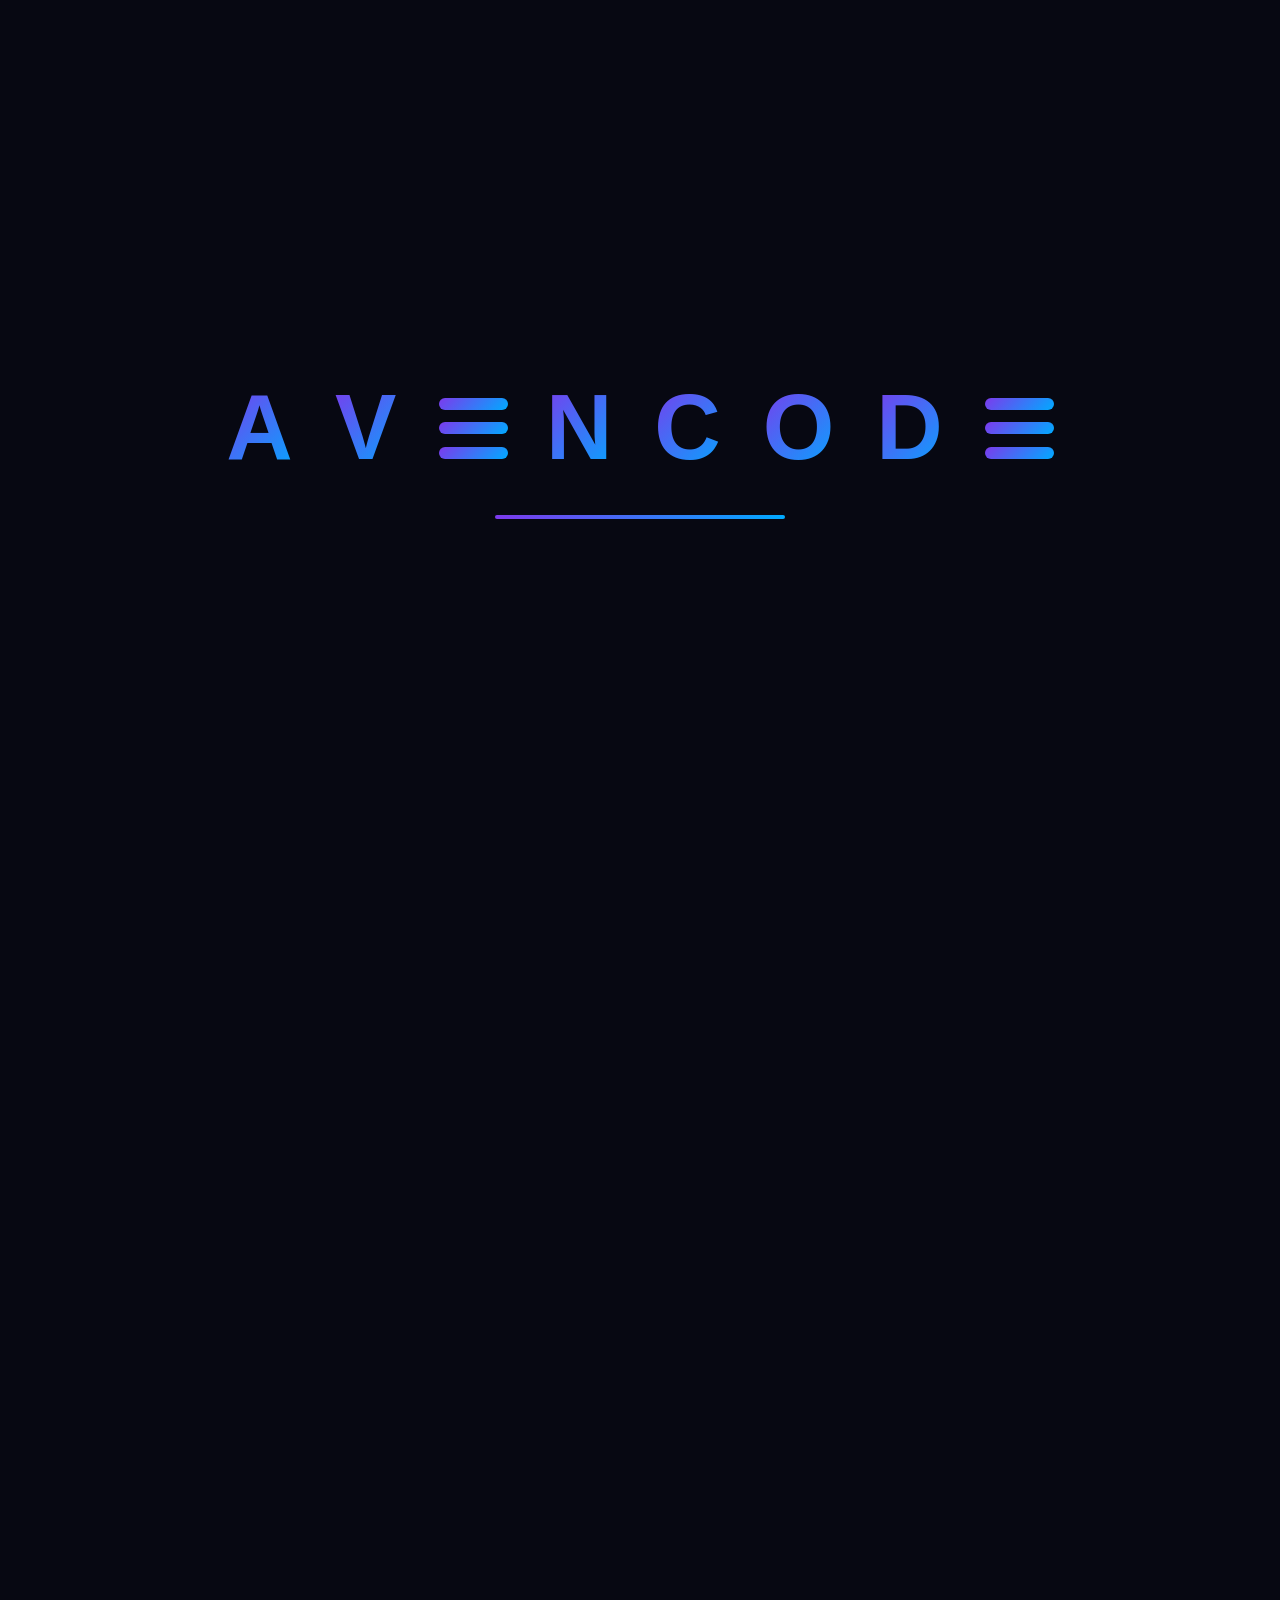
==== commit 1c12efa1: "Add files via upload" ====
--- a/index.html
+++ b/index.html
@@ -389,6 +389,16 @@
   </div>
 </section>
 
+<footer class="footer">
+  <div class="footer-links">
+    <a href="legal/mentions-legales.html">Mentions légales</a>
+    <a href="legal/confidentialite.html">Politique de confidentialité</a>
+    <a href="legal/cgv.html">CGV</a>
+  </div>
+
+  <p>© 2026 AVENCODE. Tous droits réservés.</p>
+</footer>
+
   </main>
 
   <script src="script.js"></script>
--- a/style.css
+++ b/style.css
@@ -1984,4 +1984,140 @@
     margin: 0 auto;
     justify-content: center;
   }
+}
+
+.footer {
+  padding: 38px 6%;
+  border-top: 1px solid rgba(255,255,255,0.08);
+  background: #070812;
+
+  display: flex;
+  justify-content: space-between;
+  align-items: center;
+  gap: 18px;
+  flex-wrap: wrap;
+}
+
+.footer-links {
+  display: flex;
+  gap: 22px;
+  flex-wrap: wrap;
+}
+
+.footer-links a {
+  color: rgba(255,255,255,0.68);
+  text-decoration: none;
+  font-size: 13px;
+  font-weight: 800;
+}
+
+.footer-links a:hover {
+  color: #00aaff;
+}
+
+.footer p {
+  color: rgba(255,255,255,0.45);
+  font-size: 13px;
+}
+
+/* PAGES JURIDIQUES */
+
+.legal-page {
+  min-height: 100vh;
+  padding: 120px 8% 90px;
+  background:
+    radial-gradient(circle at 20% 20%, rgba(124, 58, 237, 0.14), transparent 35%),
+    radial-gradient(circle at 80% 80%, rgba(0, 170, 255, 0.12), transparent 35%),
+    #070812;
+  color: white;
+}
+
+.legal-page h1 {
+  max-width: 900px;
+  margin-bottom: 45px;
+  font-size: clamp(40px, 6vw, 72px);
+  line-height: 1.05;
+  letter-spacing: -2px;
+}
+
+.legal-content {
+  max-width: 900px;
+  padding: 36px;
+  border-radius: 28px;
+  border: 1px solid rgba(255,255,255,0.12);
+  background: rgba(255,255,255,0.045);
+  backdrop-filter: blur(18px);
+  color: #d6d6e4;
+  line-height: 1.8;
+}
+
+.legal-content h2 {
+  margin-top: 34px;
+  margin-bottom: 14px;
+  color: white;
+  font-size: 24px;
+}
+
+.legal-content h2:first-of-type {
+  margin-top: 0;
+}
+
+.legal-content p {
+  margin-bottom: 18px;
+}
+
+.legal-content a {
+  color: #00aaff;
+  text-decoration: none;
+}
+
+.legal-content a:hover {
+  text-decoration: underline;
+}
+
+.legal-back {
+  display: inline-flex;
+  margin-bottom: 40px;
+  padding: 11px 18px;
+  border-radius: 999px;
+  text-decoration: none;
+  color: white;
+  font-size: 13px;
+  font-weight: 900;
+  border: 1px solid rgba(255,255,255,0.16);
+  background: rgba(255,255,255,0.055);
+}
+
+.legal-back:hover {
+  color: #00aaff;
+  border-color: rgba(0,170,255,0.45);
+}
+
+@media (max-width: 760px) {
+  .legal-page {
+    padding: 90px 6% 60px;
+  }
+
+  .legal-content {
+    padding: 24px;
+  }
+}
+
+/* CENTRAGE DES PAGES JURIDIQUES */
+
+.legal-page {
+  display: flex;
+  flex-direction: column;
+  align-items: center;
+  text-align: center;
+}
+
+.legal-content {
+  text-align: left;
+  margin-left: auto;
+  margin-right: auto;
+}
+
+.legal-back {
+  align-self: center;
 }
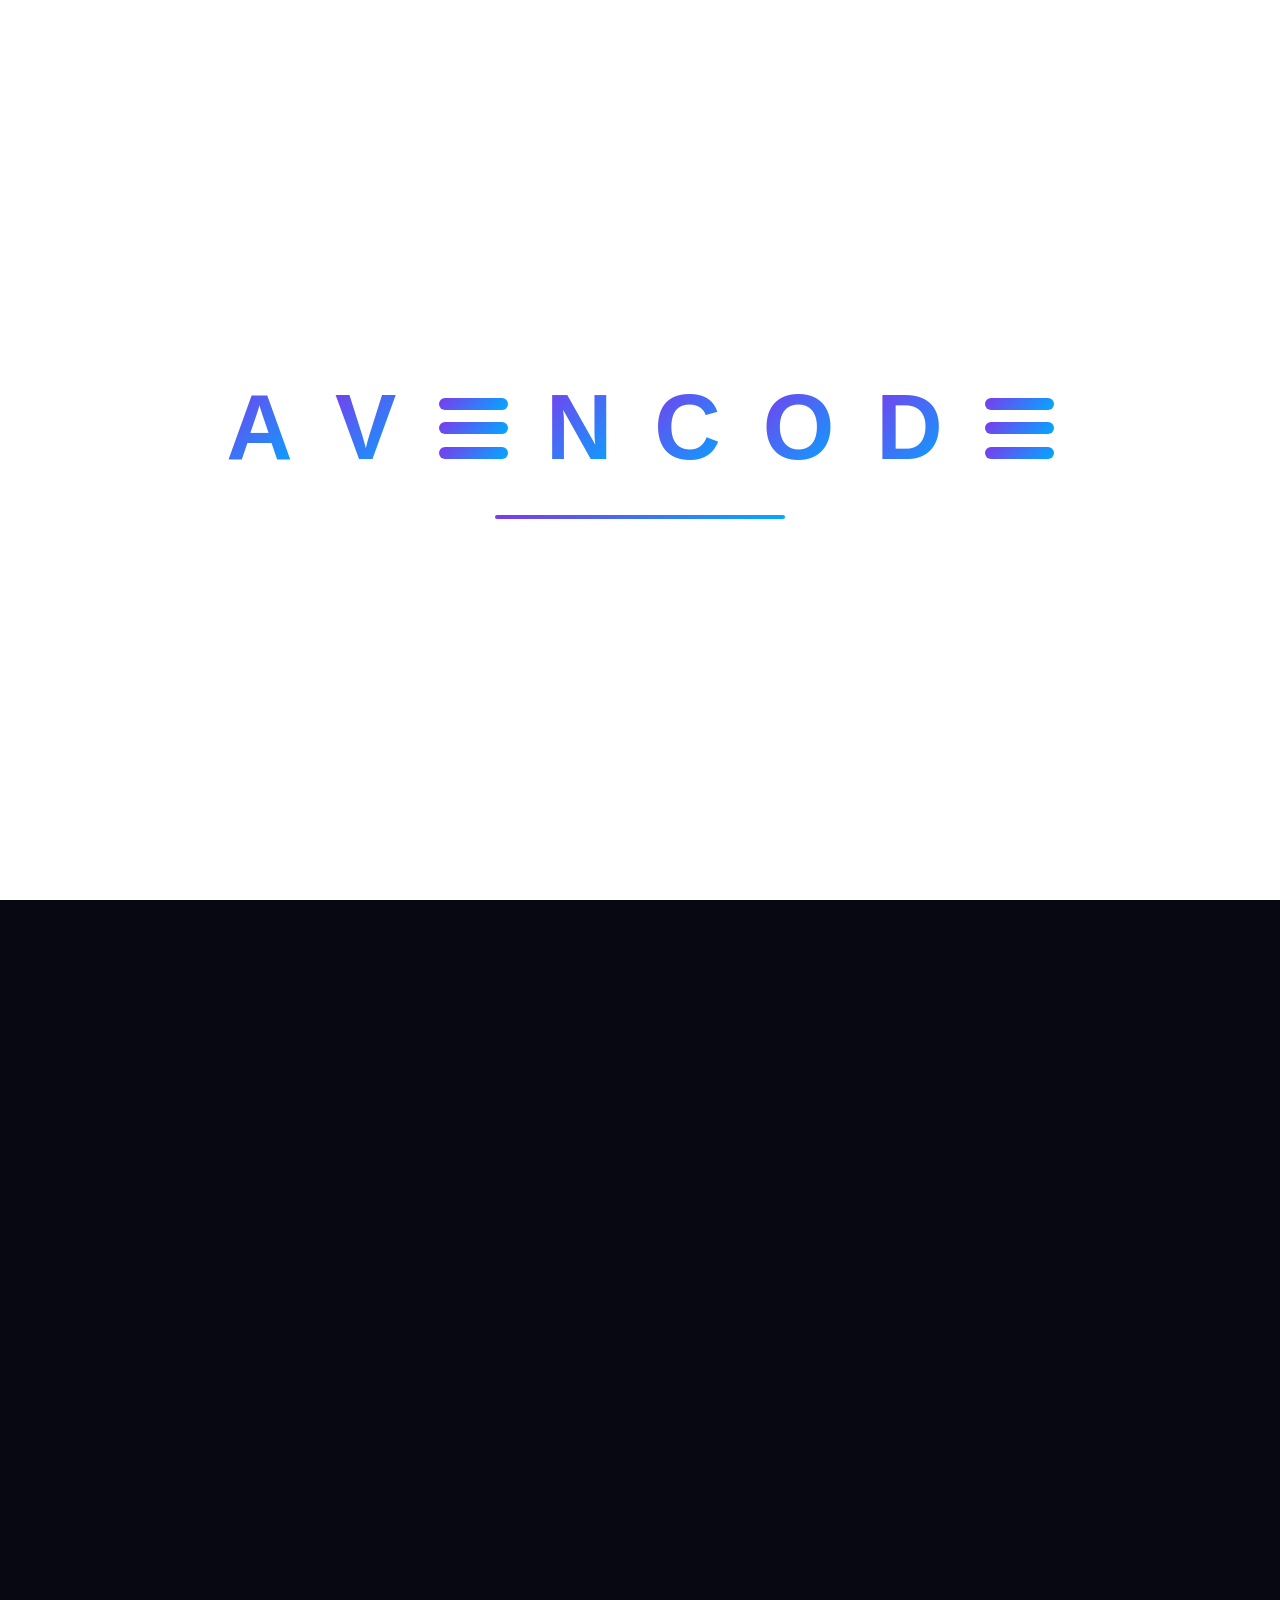
==== commit 14d26b34: "Add files via upload" ====
--- a/index.html
+++ b/index.html
@@ -1,406 +1,435 @@
-<!DOCTYPE html>
+<!doctype html>
 <html lang="fr">
-<head>
-  <meta charset="UTF-8">
-  <meta name="viewport" content="width=device-width, initial-scale=1.0">
-  <title>AVENCODE</title>
-<link rel="icon" type="image/png" href="favicon.png">
-<link rel="apple-touch-icon" href="favicon.png">
-<link rel="stylesheet" href="style.css">
-</head>
-
-<body>
-
-  <section id="intro" class="intro">
-    <div class="intro-content">
-      <div class="brand-name">
-        <span class="letter letter-a">A</span>
-        <span class="letter letter-v">V</span>
-        <span class="letter letter-e"><i></i><i></i><i></i></span>
-        <span class="letter letter-n">N</span>
-        <span class="letter letter-c">C</span>
-        <span class="letter letter-o">O</span>
-        <span class="letter letter-d">D</span>
-        <span class="letter letter-e"><i></i><i></i><i></i></span>
-      </div>
-      <div class="loading-line"></div>
-    </div>
-  </section>
-
-  <main id="site" class="site">
-
-    <header id="navbar" class="navbar">
-      <div class="nav-brand">
-        <span class="nav-letter letter-a">A</span>
-        <span class="nav-letter letter-v">V</span>
-        <span class="nav-letter letter-e"><i></i><i></i><i></i></span>
-        <span class="nav-letter letter-n">N</span>
-        <span class="nav-letter letter-c">C</span>
-        <span class="nav-letter letter-o">O</span>
-        <span class="nav-letter letter-d">D</span>
-        <span class="nav-letter letter-e"><i></i><i></i><i></i></span>
-      </div>
-
-      <nav class="nav-links">
-        <a href="#accueil">Accueil</a>
-        <a href="#decouvrir">Nous découvrir</a>
-        <a href="#creations">Nos créations</a>
-        <a href="#tarifs">Tarifs</a>
-        <a href="#financement">Financement</a>
-        <a href="#contact">Contact</a>
-      </nav>
-    </header>
-
-    <section id="accueil" class="hero">
-      <div class="hero-content">
-        <p class="hero-label">Pensé pour vous. Créé pour vos clients.</p>
-        <h1 id="typing-title"></h1>
-
-        <div class="hero-buttons">
-          <a href="#decouvrir" class="btn-discover">Nous découvrir</a>
-        </div>
+  <head>
+    <meta charset="UTF-8" />
+    <meta name="viewport" content="width=device-width, initial-scale=1.0" />
+    <title>AVENCODE</title>
+    <link rel="icon" type="image/png" href="favicon.png" />
+    <link rel="apple-touch-icon" href="favicon.png" />
+    <link rel="stylesheet" href="style.css" />
+  </head>
+
+  <body>
+    <section id="intro" class="intro">
+      <div class="intro-content">
+        <div class="brand-name">
+          <span class="letter letter-a">A</span>
+          <span class="letter letter-v">V</span>
+          <span class="letter letter-e"><i></i><i></i><i></i></span>
+          <span class="letter letter-n">N</span>
+          <span class="letter letter-c">C</span>
+          <span class="letter letter-o">O</span>
+          <span class="letter letter-d">D</span>
+          <span class="letter letter-e"><i></i><i></i><i></i></span>
+        </div>
+        <div class="loading-line"></div>
       </div>
     </section>
 
-    <section id="decouvrir" class="discover-section">
-      <div class="discover-content">
-        <p class="section-label">Notre approche</p>
-        <h2>Le sur-mesure, sans le prix démesuré.</h2>
-
-        <p>
-          AVENCODE crée des sites web modernes, clairs et personnalisés pour les entreprises qui veulent une présence en ligne professionnelle sans passer par des solutions hors de prix ou des modèles préremplis.
-        </p>
-
-        <div class="discover-grid">
-          <div class="discover-card">
-            <h3>Sur mesure</h3>
-            <p>Un site pensé autour de votre activité, de votre image et de vos clients.</p>
-          </div>
-
-          <div class="discover-card">
-            <h3>Accessible</h3>
-            <p>Une alternative aux sites sur mesure souvent trop coûteux pour les petites entreprises.</p>
-          </div>
-
-          <div class="discover-card">
-            <h3>Authentique</h3>
-            <p>Pas de modèle impersonnel : un site qui reflète réellement l’essence de votre entreprise.</p>
-          </div>
-        </div>
-
-        <div class="discover-next">
-          <a href="#creations"><span>Nos créations →</span></a>
-        </div>
-      </div>
-    </section>
-
-    <section id="creations" class="creations-section">
-      <div class="creations-content">
-
-        <div class="creations-heading">
-          <p class="section-label">Nos créations</p>
-          <h2>Des univers pensés pour chaque activité.</h2>
+    <main id="site" class="site">
+      <header id="navbar" class="navbar">
+        <div class="nav-brand">
+          <span class="nav-letter letter-a">A</span>
+          <span class="nav-letter letter-v">V</span>
+          <span class="nav-letter letter-e"><i></i><i></i><i></i></span>
+          <span class="nav-letter letter-n">N</span>
+          <span class="nav-letter letter-c">C</span>
+          <span class="nav-letter letter-o">O</span>
+          <span class="nav-letter letter-d">D</span>
+          <span class="nav-letter letter-e"><i></i><i></i><i></i></span>
+        </div>
+
+        <nav class="nav-links">
+          <a href="#accueil">Accueil</a>
+          <a href="#decouvrir">Nous découvrir</a>
+          <a href="#tarifs">Tarifs</a>
+          <a href="#financement">Financement</a>
+          <a href="#contact">Contact</a>
+        </nav>
+      </header>
+
+      <section id="accueil" class="hero">
+        <div class="hero-content">
+          <p class="hero-label">Pensé pour vous. Créé pour vos clients.</p>
+          <h1 id="typing-title"></h1>
+
+          <div class="hero-buttons">
+            <a href="#decouvrir" class="btn-discover">Nous découvrir</a>
+          </div>
+        </div>
+      </section>
+
+      <section id="decouvrir" class="discover-section">
+        <div class="discover-content">
+          <p class="section-label">Notre approche</p>
+          <h2>Le sur-mesure, sans le prix démesuré.</h2>
+
           <p>
-            Explorez différents styles de sites conçus pour refléter l’identité, l’ambiance et les besoins de chaque métier.
+            AVENCODE crée des sites web modernes, clairs et personnalisés pour
+            les entreprises qui veulent une présence en ligne professionnelle
+            sans passer par des solutions hors de prix ou des modèles
+            préremplis.
           </p>
-        </div>
-
-        <div class="showroom">
-          <div class="showroom-list">
-            <button class="showroom-item active" data-project="restaurant">Restaurant</button>
-            <button class="showroom-item" data-project="garage">Garage automobile</button>
-            <button class="showroom-item" data-project="coiffeur">Coiffeur</button>
-            <button class="showroom-item" data-project="bar">Bar</button>
-            <button class="showroom-item" data-project="boulangerie">Boulangerie</button>
-            <button class="showroom-item" data-project="beaute">Institut de beauté</button>
-          </div>
-
-          <div class="showroom-preview">
-            <div class="preview-image" id="previewImage"></div>
-
-            <div class="preview-info">
-              <p>Univers</p>
-              <h3 id="previewTitle">Restaurant</h3>
-              <p id="previewText">
-                Une vitrine élégante pour présenter votre cuisine, votre ambiance et faciliter les réservations.
-              </p>
-              <a href="au bonheur/index.html" class="preview-button">Découvrir l’univers</a>
-            </div>
-          </div>
-        </div>
-
-      </div>
-      <div class="creations-next">
-  <a href="#tarifs">
-    <span>Découvrir nos tarifs →</span>
-  </a>
-</div>
-    </section>
-
-
-    <section id="tarifs" class="pricing-section">
-      <div class="pricing-content">
-
-        <div class="pricing-heading">
-          <p class="section-label">Tarifs</p>
-          <h2>Des offres claires pour créer votre site.</h2>
-          <p>
-            Choisissez une formule adaptée à votre objectif. Chaque offre inclut la conception du site, la mise en ligne, le nom de domaine offert pendant 1 an et la sécurisation DNS.
-          </p>
-        </div>
-
-        <div class="pricing-grid">
-
-          <article class="pricing-card">
-            <h3>Essentiel</h3>
-            <p class="pricing-goal">Je veux exister sur Internet.</p>
-            <div class="price">189,99€</div>
-            <p class="price-note">Site vitrine simple et professionnel</p>
-
-            <ul>
-              <li>Site vitrine clair et responsive</li>
-              <li>1 à 3 pages essentielles</li>
-              <li>Design adapté à votre activité</li>
-              <li>Nom de domaine offert 1 an</li>
-              <li>DNSSEC inclus : protection du domaine contre certaines falsifications</li>
-            </ul>
-
-            <p class="domain-note">
-              Après 1 an : gestion autonome par le client ou gestion AVENCODE à 14,99€/an.
+
+          <div class="discover-grid">
+            <div class="discover-card">
+              <h3>Sur mesure</h3>
+              <p>
+                Un site pensé autour de votre activité, de votre image et de vos
+                clients.
+              </p>
+            </div>
+
+            <div class="discover-card">
+              <h3>Accessible</h3>
+              <p>
+                Une alternative aux sites sur mesure souvent trop coûteux pour
+                les petites entreprises.
+              </p>
+            </div>
+
+            <div class="discover-card">
+              <h3>Authentique</h3>
+              <p>
+                Pas de modèle impersonnel : un site qui reflète réellement
+                l’essence de votre entreprise.
+              </p>
+            </div>
+          </div>
+        </div>
+      </section>
+
+      <section id="tarifs" class="pricing-section">
+        <div class="pricing-content">
+          <div class="pricing-heading">
+            <p class="section-label">Tarifs</p>
+            <h2>Des offres claires pour créer votre site.</h2>
+            <p>
+              Choisissez une formule adaptée à votre objectif. Chaque offre
+              inclut la conception du site, la mise en ligne, le nom de domaine
+              offert pendant 1 an et la sécurisation DNS.
             </p>
-
-            <a href="#contact" class="pricing-button">Choisir cette offre</a>
-          </article>
-
-          <article class="pricing-card featured">
-            <div class="pricing-title-row">
-              <h3>Premium</h3>
-              <div class="badge">Recommandé</div>
-            </div>
-            <p class="pricing-goal">Je veux transformer mes visiteurs en clients.</p>
-            <div class="price">229,99€</div>
-            <p class="price-note">Site plus complet, plus travaillé, plus vendeur</p>
-
-            <ul>
-              <li>Site vitrine complet et responsive</li>
-              <li>Jusqu’à 5 pages</li>
-              <li>Design plus poussé et animations légères</li>
-              <li>Structure pensée pour rassurer et convertir</li>
-              <li>Optimisation mobile</li>
-              <li>Nom de domaine offert 1 an</li>
-              <li>DNSSEC inclus : protection du domaine contre certaines falsifications</li>
-            </ul>
-
-            <p class="domain-note">
-              Après 1 an : gestion autonome par le client ou gestion AVENCODE à 14,99€/an.
+          </div>
+
+          <div class="pricing-grid">
+            <article class="pricing-card">
+              <h3>Essentiel</h3>
+              <p class="pricing-goal">Je veux exister sur Internet.</p>
+              <div class="price">189,99€</div>
+              <p class="price-note">Site vitrine simple et professionnel</p>
+
+              <ul>
+                <li>Site vitrine clair et responsive</li>
+                <li>1 à 3 pages essentielles</li>
+                <li>Design adapté à votre activité</li>
+                <li>Nom de domaine offert 1 an</li>
+                <li>
+                  DNSSEC inclus : protection du domaine contre certaines
+                  falsifications
+                </li>
+              </ul>
+
+              <p class="domain-note">
+                Après 1 an : gestion autonome par le client ou gestion AVENCODE
+                à 14,99€/an.
+              </p>
+
+              <a href="#contact" class="pricing-button">Choisir cette offre</a>
+            </article>
+
+            <article class="pricing-card featured">
+              <div class="pricing-title-row">
+                <h3>Premium</h3>
+                <div class="badge">Recommandé</div>
+              </div>
+              <p class="pricing-goal">
+                Je veux transformer mes visiteurs en clients.
+              </p>
+              <div class="price">229,99€</div>
+              <p class="price-note">
+                Site plus complet, plus travaillé, plus vendeur
+              </p>
+
+              <ul>
+                <li>Site vitrine complet et responsive</li>
+                <li>Jusqu’à 5 pages</li>
+                <li>Design plus poussé et animations légères</li>
+                <li>Structure pensée pour rassurer et convertir</li>
+                <li>Optimisation mobile</li>
+                <li>Nom de domaine offert 1 an</li>
+                <li>
+                  DNSSEC inclus : protection du domaine contre certaines
+                  falsifications
+                </li>
+              </ul>
+
+              <p class="domain-note">
+                Après 1 an : gestion autonome par le client ou gestion AVENCODE
+                à 14,99€/an.
+              </p>
+
+              <a href="#contact" class="pricing-button">Choisir cette offre</a>
+            </article>
+
+            <article class="pricing-card">
+              <h3>Signature</h3>
+              <p class="pricing-goal">
+                Je veux un site qui marque les esprits.
+              </p>
+              <div class="price">289,99€</div>
+              <p class="price-note">
+                Expérience sur mesure avec identité forte
+              </p>
+
+              <ul>
+                <li>Site vitrine premium et personnalisé</li>
+                <li>Pages adaptées à votre activité</li>
+                <li>Animations plus avancées</li>
+                <li>Univers visuel travaillé</li>
+                <li>Expérience plus immersive</li>
+                <li>Nom de domaine offert 1 an</li>
+                <li>
+                  DNSSEC inclus : protection du domaine contre certaines
+                  falsifications
+                </li>
+              </ul>
+
+              <p class="domain-note">
+                Après 1 an : gestion autonome par le client ou gestion AVENCODE
+                à 14,99€/an.
+              </p>
+
+              <a href="#contact" class="pricing-button">Choisir cette offre</a>
+            </article>
+          </div>
+
+          <div class="custom-offer">
+            <div>
+              <h3>Projet spécifique</h3>
+              <p>
+                Pour un site plus complexe, une demande particulière ou une
+                fonctionnalité avancée, un devis personnalisé peut être réalisé.
+              </p>
+            </div>
+            <a href="#contact">Demander un devis</a>
+          </div>
+
+          <div class="maintenance-block">
+            <div class="pricing-heading small">
+              <p class="section-label">Maintenance</p>
+              <h2>Gardez votre site propre, à jour et fonctionnel.</h2>
+            </div>
+
+            <div class="maintenance-grid">
+              <article class="maintenance-card">
+                <h3>Sur demande</h3>
+                <div class="price small-price">9,99€</div>
+                <p>Par intervention</p>
+                <ul>
+                  <li>Modification ponctuelle</li>
+                  <li>Correction simple</li>
+                  <li>Ajout ou remplacement de contenu</li>
+                </ul>
+              </article>
+
+              <article class="maintenance-card featured">
+                <div class="maintenance-title-row">
+                  <h3>Forfait Sérénité</h3>
+                  <div class="badge">Sérénité</div>
+                </div>
+                <div class="price small-price">4,99€/mois</div>
+                <p>ou 49,99€/an</p>
+                <ul>
+                  <li>Petites modifications incluses</li>
+                  <li>Suivi régulier du site</li>
+                  <li>Assistance prioritaire</li>
+                  <li>Tranquillité sur l’année</li>
+                </ul>
+              </article>
+            </div>
+
+            <div class="maintenance-next">
+              <a href="#financement"><span>Financement →</span></a>
+            </div>
+          </div>
+        </div>
+      </section>
+
+      <section id="financement" class="financing-section">
+        <div class="financing-content">
+          <div class="financing-heading">
+            <p class="section-label">Financement</p>
+            <h2>Choisissez le paiement qui vous convient.</h2>
+            <p>
+              AVENCODE propose plusieurs solutions simples pour adapter votre
+              paiement à votre budget.
             </p>
-
-            <a href="#contact" class="pricing-button">Choisir cette offre</a>
-          </article>
-
-          <article class="pricing-card">
-            <h3>Signature</h3>
-            <p class="pricing-goal">Je veux un site qui marque les esprits.</p>
-            <div class="price">289,99€</div>
-            <p class="price-note">Expérience sur mesure avec identité forte</p>
-
-            <ul>
-              <li>Site vitrine premium et personnalisé</li>
-              <li>Pages adaptées à votre activité</li>
-              <li>Animations plus avancées</li>
-              <li>Univers visuel travaillé</li>
-              <li>Expérience plus immersive</li>
-              <li>Nom de domaine offert 1 an</li>
-              <li>DNSSEC inclus : protection du domaine contre certaines falsifications</li>
-            </ul>
-
-            <p class="domain-note">
-              Après 1 an : gestion autonome par le client ou gestion AVENCODE à 14,99€/an.
+          </div>
+
+          <div class="financing-grid">
+            <article class="financing-card">
+              <h3>Comptant</h3>
+              <p>Paiement en une seule fois à la validation du projet.</p>
+            </article>
+
+            <article class="financing-card featured">
+              <h3>2x sans frais</h3>
+              <p>
+                Réglez votre site en deux paiements, sans frais supplémentaires.
+              </p>
+            </article>
+
+            <article class="financing-card">
+              <h3>3x sans frais</h3>
+              <p>
+                Étalez votre paiement en trois fois, simplement et sans surcoût.
+              </p>
+            </article>
+          </div>
+
+          <div class="financing-note">
+            <h3>Une question ?</h3>
+            <p>
+              Nous vous accompagnons pour choisir la solution la plus adaptée.
             </p>
-
-            <a href="#contact" class="pricing-button">Choisir cette offre</a>
-          </article>
-
-        </div>
-
-        <div class="custom-offer">
-          <div>
-            <h3>Projet spécifique</h3>
+            <a href="#contact">Plus d’informations</a>
+          </div>
+
+          <div class="financing-next">
+            <a href="#contact"><span>Nous contacter →</span></a>
+          </div>
+        </div>
+      </section>
+      <section id="contact" class="contact-section">
+        <div class="contact-content">
+          <div class="contact-heading">
+            <p class="section-label">Contact</p>
+            <h2>Parlez-nous de votre projet.</h2>
             <p>
-              Pour un site plus complexe, une demande particulière ou une fonctionnalité avancée, un devis personnalisé peut être réalisé.
+              Remplissez le formulaire, nous reviendrons vers vous pour
+              comprendre votre besoin et vous proposer une solution adaptée.
             </p>
           </div>
-          <a href="#contact">Demander un devis</a>
-        </div>
-
-
-        <div class="maintenance-block">
-          <div class="pricing-heading small">
-            <p class="section-label">Maintenance</p>
-            <h2>Gardez votre site propre, à jour et fonctionnel.</h2>
-          </div>
-
-          <div class="maintenance-grid">
-
-            <article class="maintenance-card">
-              <h3>Sur demande</h3>
-              <div class="price small-price">9,99€</div>
-              <p>Par intervention</p>
-              <ul>
-                <li>Modification ponctuelle</li>
-                <li>Correction simple</li>
-                <li>Ajout ou remplacement de contenu</li>
-              </ul>
-            </article>
-
-            <article class="maintenance-card featured">
-              <div class="maintenance-title-row">
-  <h3>Forfait Sérénité</h3>
-  <div class="badge">Sérénité</div>
-</div>
-              <div class="price small-price">4,99€/mois</div>
-              <p>ou 49,99€/an</p>
-              <ul>
-                <li>Petites modifications incluses</li>
-                <li>Suivi régulier du site</li>
-                <li>Assistance prioritaire</li>
-                <li>Tranquillité sur l’année</li>
-              </ul>
-            </article>
-
-          </div>
-
-          <div class="maintenance-next">
-            <a href="#financement"><span>Financement →</span></a>
-          </div>
-        </div>
-
-      </div>
-    </section>
-
-    <section id="financement" class="financing-section">
-  <div class="financing-content">
-
-    <div class="financing-heading">
-      <p class="section-label">Financement</p>
-      <h2>Choisissez le paiement qui vous convient.</h2>
-      <p>
-        AVENCODE propose plusieurs solutions simples pour adapter votre paiement à votre budget.
-      </p>
-    </div>
-
-    <div class="financing-grid">
-      <article class="financing-card">
-        <h3>Comptant</h3>
-        <p>Paiement en une seule fois à la validation du projet.</p>
-      </article>
-
-      <article class="financing-card featured">
-        <h3>2x sans frais</h3>
-        <p>Réglez votre site en deux paiements, sans frais supplémentaires.</p>
-      </article>
-
-      <article class="financing-card">
-        <h3>3x sans frais</h3>
-        <p>Étalez votre paiement en trois fois, simplement et sans surcoût.</p>
-      </article>
-    </div>
-
-    <div class="financing-note">
-      <h3>Une question ?</h3>
-      <p>Nous vous accompagnons pour choisir la solution la plus adaptée.</p>
-      <a href="#contact">Plus d’informations</a>
-    </div>
-
-    <div class="financing-next">
-      <a href="#contact"><span>Nous contacter →</span></a>
-    </div>
-
-  </div>
-</section>
-    <section id="contact" class="contact-section">
-  <div class="contact-content">
-
-    <div class="contact-heading">
-      <p class="section-label">Contact</p>
-      <h2>Parlez-nous de votre projet.</h2>
-      <p>
-        Remplissez le formulaire, nous reviendrons vers vous pour comprendre votre besoin et vous proposer une solution adaptée.
-      </p>
-    </div>
-
-    <form
-  class="contact-form"
-  action="https://api.web3forms.com/submit"
-  method="POST"
->
-  <input type="hidden" name="access_key" value="292777ed-3522-4af9-afb3-971aa09fb75e">
-  <input type="hidden" name="subject" value="Nouvelle demande AVENCODE">
-  <input type="hidden" name="redirect" value="https://www.avencode.fr/#contact">
-      <div class="form-row">
-        <div class="form-group">
-          <label for="nom">Nom</label>
-          <input type="text" id="nom" name="nom" placeholder="Votre nom" required>
-        </div>
-
-        <div class="form-group">
-          <label for="prenom">Prénom</label>
-          <input type="text" id="prenom" name="prenom" placeholder="Votre prénom" required>
-        </div>
-      </div>
-
-      <div class="form-row">
-        <div class="form-group">
-          <label for="telephone">Numéro de téléphone</label>
-          <input type="tel" id="telephone" name="telephone" placeholder="06 00 00 00 00" required>
-        </div>
-
-        <div class="form-group">
-          <label for="email">Adresse e-mail</label>
-          <input type="email" id="email" name="email" placeholder="votre@email.fr" required>
-        </div>
-      </div>
-
-      <div class="form-group">
-        <label for="motif">Motif de la demande</label>
-        <select id="motif" name="motif" required>
-          <option value="">Choisir un motif</option>
-          <option value="notre-entreprise">Notre entreprise</option>
-          <option value="conception">Conception</option>
-          <option value="maintenance">Maintenance</option>
-          <option value="financement">Financement</option>
-          <option value="autre">Autre</option>
-        </select>
-      </div>
-
-      <div class="form-group other-reason" id="otherReason">
-        <label for="autreMotif">Décrire le motif</label>
-        <input type="text" id="autreMotif" name="autreMotif" placeholder="Précisez votre demande">
-      </div>
-
-      <div class="form-group">
-        <label for="message">Message</label>
-        <textarea id="message" name="message" rows="6" placeholder="Expliquez-nous votre besoin..." required></textarea>
-      </div>
-
-      <button type="submit" class="contact-button">Envoyer la demande</button>
-    </form>
-
-  </div>
-</section>
-
-<footer class="footer">
-  <div class="footer-links">
-    <a href="legal/mentions-legales.html">Mentions légales</a>
-    <a href="legal/confidentialite.html">Politique de confidentialité</a>
-    <a href="legal/cgv.html">CGV</a>
-  </div>
-
-  <p>© 2026 AVENCODE. Tous droits réservés.</p>
-</footer>
-
-  </main>
-
-  <script src="script.js"></script>
-</body>
-</html>+
+          <form
+            class="contact-form"
+            action="https://api.web3forms.com/submit"
+            method="POST"
+          >
+            <input
+              type="hidden"
+              name="access_key"
+              value="292777ed-3522-4af9-afb3-971aa09fb75e"
+            />
+            <input
+              type="hidden"
+              name="subject"
+              value="Nouvelle demande AVENCODE"
+            />
+            <input
+              type="hidden"
+              name="redirect"
+              value="https://www.avencode.fr/#contact"
+            />
+            <div class="form-row">
+              <div class="form-group">
+                <label for="nom">Nom</label>
+                <input
+                  type="text"
+                  id="nom"
+                  name="nom"
+                  placeholder="Votre nom"
+                  required
+                />
+              </div>
+
+              <div class="form-group">
+                <label for="prenom">Prénom</label>
+                <input
+                  type="text"
+                  id="prenom"
+                  name="prenom"
+                  placeholder="Votre prénom"
+                  required
+                />
+              </div>
+            </div>
+
+            <div class="form-row">
+              <div class="form-group">
+                <label for="telephone">Numéro de téléphone</label>
+                <input
+                  type="tel"
+                  id="telephone"
+                  name="telephone"
+                  placeholder="06 00 00 00 00"
+                  required
+                />
+              </div>
+
+              <div class="form-group">
+                <label for="email">Adresse e-mail</label>
+                <input
+                  type="email"
+                  id="email"
+                  name="email"
+                  placeholder="votre@email.fr"
+                  required
+                />
+              </div>
+            </div>
+
+            <div class="form-group">
+              <label for="motif">Motif de la demande</label>
+              <select id="motif" name="motif" required>
+                <option value="">Choisir un motif</option>
+                <option value="notre-entreprise">Notre entreprise</option>
+                <option value="conception">Conception</option>
+                <option value="maintenance">Maintenance</option>
+                <option value="financement">Financement</option>
+                <option value="autre">Autre</option>
+              </select>
+            </div>
+
+            <div class="form-group other-reason" id="otherReason">
+              <label for="autreMotif">Décrire le motif</label>
+              <input
+                type="text"
+                id="autreMotif"
+                name="autreMotif"
+                placeholder="Précisez votre demande"
+              />
+            </div>
+
+            <div class="form-group">
+              <label for="message">Message</label>
+              <textarea
+                id="message"
+                name="message"
+                rows="6"
+                placeholder="Expliquez-nous votre besoin..."
+                required
+              ></textarea>
+            </div>
+
+            <button type="submit" class="contact-button">
+              Envoyer la demande
+            </button>
+          </form>
+        </div>
+      </section>
+
+      <footer class="footer">
+        <div class="footer-links">
+          <a href="legal/mentions-legales.html">Mentions légales</a>
+          <a href="legal/confidentialite.html">Politique de confidentialité</a>
+          <a href="legal/cgv.html">CGV</a>
+        </div>
+
+        <p>© 2026 AVENCODE. Tous droits réservés.</p>
+      </footer>
+    </main>
+
+    <script src="script.js"></script>
+  </body>
+</html>
--- a/style.css
+++ b/style.css
@@ -24,7 +24,10 @@
   display: flex;
   justify-content: center;
   align-items: center;
-  transition: background 0.7s ease, opacity 0.8s ease, visibility 0.8s ease;
+  transition:
+    background 0.7s ease,
+    opacity 0.8s ease,
+    visibility 0.8s ease;
 }
 
 .intro.is-darkening {
@@ -103,14 +106,30 @@
   transform: skewX(-3deg) translateY(12px);
 }
 
-.letter:nth-child(1) { animation-delay: 0s; }
-.letter:nth-child(2) { animation-delay: 0.16s; }
-.letter:nth-child(3) { animation-delay: 0.32s; }
-.letter:nth-child(4) { animation-delay: 0.48s; }
-.letter:nth-child(5) { animation-delay: 0.64s; }
-.letter:nth-child(6) { animation-delay: 0.80s; }
-.letter:nth-child(7) { animation-delay: 0.96s; }
-.letter:nth-child(8) { animation-delay: 1.12s; }
+.letter:nth-child(1) {
+  animation-delay: 0s;
+}
+.letter:nth-child(2) {
+  animation-delay: 0.16s;
+}
+.letter:nth-child(3) {
+  animation-delay: 0.32s;
+}
+.letter:nth-child(4) {
+  animation-delay: 0.48s;
+}
+.letter:nth-child(5) {
+  animation-delay: 0.64s;
+}
+.letter:nth-child(6) {
+  animation-delay: 0.8s;
+}
+.letter:nth-child(7) {
+  animation-delay: 0.96s;
+}
+.letter:nth-child(8) {
+  animation-delay: 1.12s;
+}
 
 .loading-line {
   width: 0;
@@ -129,7 +148,9 @@
   color: white;
   opacity: 0;
   transform: translateY(25px);
-  transition: opacity 0.9s ease, transform 0.9s ease;
+  transition:
+    opacity 0.9s ease,
+    transform 0.9s ease;
 }
 
 .site.is-visible {
@@ -155,7 +176,12 @@
   background: rgba(7, 8, 18, 0.55);
   backdrop-filter: blur(14px);
   overflow: hidden;
-  transition: width 0.35s ease, height 0.35s ease, padding 0.35s ease, background 0.35s ease, box-shadow 0.35s ease;
+  transition:
+    width 0.35s ease,
+    height 0.35s ease,
+    padding 0.35s ease,
+    background 0.35s ease,
+    box-shadow 0.35s ease;
 }
 
 .navbar::before {
@@ -214,7 +240,9 @@
   font-size: 22px;
   font-weight: 900;
   letter-spacing: 2px;
-  transition: font-size 0.35s ease, gap 0.35s ease;
+  transition:
+    font-size 0.35s ease,
+    gap 0.35s ease;
 }
 
 .navbar.is-scrolled .nav-brand {
@@ -289,7 +317,11 @@
   font-size: 14px;
   font-weight: 700;
   opacity: 0.78;
-  transition: opacity 0.25s ease, color 0.25s ease, transform 0.25s ease, font-size 0.35s ease;
+  transition:
+    opacity 0.25s ease,
+    color 0.25s ease,
+    transform 0.25s ease,
+    font-size 0.35s ease;
 }
 
 .navbar.is-scrolled .nav-links a {
@@ -385,7 +417,9 @@
   text-decoration: none;
   font-weight: 800;
   box-shadow: 0 18px 45px rgba(0, 170, 255, 0.18);
-  transition: transform 0.3s ease, box-shadow 0.3s ease;
+  transition:
+    transform 0.3s ease,
+    box-shadow 0.3s ease;
 }
 
 .btn-discover:hover {
@@ -401,14 +435,21 @@
   min-height: 100vh;
   padding: 180px 8% 120px;
   background:
-    radial-gradient(circle at top left, rgba(124, 58, 237, 0.18), transparent 35%),
-    radial-gradient(circle at bottom right, rgba(0, 170, 255, 0.14), transparent 35%),
+    radial-gradient(
+      circle at top left,
+      rgba(124, 58, 237, 0.18),
+      transparent 35%
+    ),
+    radial-gradient(
+      circle at bottom right,
+      rgba(0, 170, 255, 0.14),
+      transparent 35%
+    ),
     #070812;
   color: white;
 }
 
 .discover-content,
-.creations-content,
 .pricing-content {
   position: relative;
   z-index: 1;
@@ -426,7 +467,6 @@
 }
 
 .discover-section h2,
-.creations-heading h2,
 .pricing-heading h2 {
   max-width: 900px;
   font-size: clamp(34px, 5vw, 58px);
@@ -436,7 +476,6 @@
 }
 
 .discover-section > .discover-content > p,
-.creations-heading > p:last-child,
 .pricing-heading > p:last-child {
   max-width: 760px;
   font-size: 18px;
@@ -459,7 +498,11 @@
   border-radius: 26px;
   background: rgba(255, 255, 255, 0.045);
   backdrop-filter: blur(18px);
-  transition: transform 0.35s ease, border-color 0.35s ease, background 0.35s ease, box-shadow 0.35s ease;
+  transition:
+    transform 0.35s ease,
+    border-color 0.35s ease,
+    background 0.35s ease,
+    box-shadow 0.35s ease;
 }
 
 .discover-card:hover {
@@ -545,82 +588,6 @@
   z-index: 1;
 }
 
-/* NOS CRÉATIONS */
-
-.creations-section {
-  position: relative;
-  overflow: hidden;
-  min-height: 100vh;
-  padding: 145px 8% 45px;
-  background:
-    radial-gradient(circle at 15% 25%, rgba(124, 58, 237, 0.14), transparent 35%),
-    radial-gradient(circle at 85% 75%, rgba(0, 170, 255, 0.12), transparent 35%),
-    #070812;
-  color: white;
-}
-
-.creations-heading {
-  max-width: 850px;
-  margin-bottom: 42px;
-}
-
-.showroom {
-  display: grid;
-  grid-template-columns: 300px minmax(0, 1fr);
-  gap: 34px;
-  align-items: center;
-}
-
-.showroom-list {
-  display: flex;
-  flex-direction: column;
-  justify-content: center;
-  gap: 12px;
-}
-
-.showroom-item {
-  position: relative;
-  padding: 16px 20px;
-  border-radius: 16px;
-  border: 1px solid rgba(255, 255, 255, 0.11);
-  background: rgba(255, 255, 255, 0.035);
-  color: white;
-  font-size: 15px;
-  font-weight: 800;
-  text-align: left;
-  cursor: pointer;
-}
-
-.showroom-item:hover,
-.showroom-item.active {
-  transform: translateX(8px);
-  border-color: rgba(0, 170, 255, 0.36);
-  background: rgba(255, 255, 255, 0.07);
-}
-
-.showroom-preview {
-  position: relative;
-  overflow: hidden;
-  min-height: 440px;
-  border-radius: 30px;
-  border: 1px solid rgba(255, 255, 255, 0.13);
-  background: rgba(255, 255, 255, 0.045);
-  backdrop-filter: blur(18px);
-  box-shadow: 0 30px 100px rgba(0, 0, 0, 0.28);
-}
-
-.preview-image {
-  position: absolute;
-  inset: 0;
-  background:
-    linear-gradient(135deg, rgba(7, 8, 18, 0.2), rgba(7, 8, 18, 0.86)),
-    var(--preview-bg);
-  background-size: cover;
-  background-position: center;
-  transform: scale(1.04);
-  transition: background 0.45s ease, transform 0.7s ease, filter 0.45s ease;
-}
-
 .showroom-preview:hover .preview-image {
   transform: scale(1.1);
 }
@@ -667,15 +634,6 @@
   font-weight: 900;
 }
 
-.creations-section {
-  --restaurant-bg: radial-gradient(circle at 70% 20%, rgba(255, 130, 70, 0.48), transparent 28%), linear-gradient(135deg, #26120b, #070812);
-  --garage-bg: radial-gradient(circle at 70% 20%, rgba(0, 170, 255, 0.42), transparent 28%), linear-gradient(135deg, #071421, #070812);
-  --coiffeur-bg: radial-gradient(circle at 70% 20%, rgba(160, 90, 255, 0.45), transparent 28%), linear-gradient(135deg, #180b28, #070812);
-  --bar-bg: radial-gradient(circle at 70% 20%, rgba(150, 20, 60, 0.48), transparent 28%), linear-gradient(135deg, #240711, #070812);
-  --boulangerie-bg: radial-gradient(circle at 70% 20%, rgba(255, 190, 80, 0.42), transparent 28%), linear-gradient(135deg, #241809, #070812);
-  --beaute-bg: radial-gradient(circle at 70% 20%, rgba(255, 90, 180, 0.42), transparent 28%), linear-gradient(135deg, #24091b, #070812);
-}
-
 .preview-image {
   --preview-bg: var(--restaurant-bg);
 }
@@ -688,8 +646,16 @@
   min-height: 100vh;
   padding: 115px 8% 90px;
   background:
-    radial-gradient(circle at 18% 20%, rgba(124, 58, 237, 0.15), transparent 34%),
-    radial-gradient(circle at 82% 70%, rgba(0, 170, 255, 0.12), transparent 35%),
+    radial-gradient(
+      circle at 18% 20%,
+      rgba(124, 58, 237, 0.15),
+      transparent 34%
+    ),
+    radial-gradient(
+      circle at 82% 70%,
+      rgba(0, 170, 255, 0.12),
+      transparent 35%
+    ),
     #070812;
   color: white;
 }
@@ -908,11 +874,13 @@
 }
 
 @keyframes cursorBlink {
-  0%, 50% {
+  0%,
+  50% {
     opacity: 1;
   }
 
-  51%, 100% {
+  51%,
+  100% {
     opacity: 0;
   }
 }
@@ -972,45 +940,6 @@
     right: 26px;
     bottom: 30px;
   }
-}
-
-.creations-next {
-  display: flex;
-  justify-content: flex-end;
-  margin-top: 24px;
-}
-
-.creations-next a {
-  position: relative;
-  overflow: hidden;
-
-  padding: 11px 20px;
-  border-radius: 999px;
-
-  text-decoration: none;
-  color: white;
-
-  font-size: 13px;
-  font-weight: 900;
-
-  background: rgba(255, 255, 255, 0.055);
-  border: 1px solid rgba(255, 255, 255, 0.16);
-
-  transition:
-    transform 0.35s ease,
-    border-color 0.35s ease,
-    box-shadow 0.35s ease;
-}
-
-.creations-next a:hover {
-  transform: translateX(4px);
-  border-color: rgba(0, 170, 255, 0.5);
-  box-shadow: 0 18px 45px rgba(0, 170, 255, 0.15);
-}
-
-.creations-next span {
-  position: relative;
-  z-index: 2;
 }
 
 /* ===== CORRECTIONS FINALES AVENCODE ===== */
@@ -1062,7 +991,7 @@
   background: rgba(255, 255, 255, 0.075);
   box-shadow:
     0 28px 80px rgba(0, 170, 255, 0.14),
-    0 18px 45px rgba(124, 58, 237, 0.10);
+    0 18px 45px rgba(124, 58, 237, 0.1);
 }
 
 .pricing-card:hover::before {
@@ -1213,7 +1142,12 @@
   content: "";
   position: absolute;
   inset: 0;
-  background: linear-gradient(90deg, transparent, rgba(0, 170, 255, 0.28), transparent);
+  background: linear-gradient(
+    90deg,
+    transparent,
+    rgba(0, 170, 255, 0.28),
+    transparent
+  );
   transform: translateX(-120%);
   transition: transform 0.65s ease;
 }
@@ -1324,7 +1258,8 @@
 }
 
 @keyframes sideButtonGlow {
-  0%, 100% {
+  0%,
+  100% {
     box-shadow: 0 10px 35px rgba(0, 170, 255, 0.08);
   }
 
@@ -1339,8 +1274,16 @@
   min-height: 100vh;
   padding: 170px 8% 90px;
   background:
-    radial-gradient(circle at 20% 25%, rgba(124, 58, 237, 0.16), transparent 35%),
-    radial-gradient(circle at 80% 75%, rgba(0, 170, 255, 0.13), transparent 35%),
+    radial-gradient(
+      circle at 20% 25%,
+      rgba(124, 58, 237, 0.16),
+      transparent 35%
+    ),
+    radial-gradient(
+      circle at 80% 75%,
+      rgba(0, 170, 255, 0.13),
+      transparent 35%
+    ),
     #070812;
   color: white;
 }
@@ -1397,12 +1340,11 @@
   position: absolute;
   inset: 0;
 
-  background:
-    radial-gradient(
-      circle at var(--x, 50%) var(--y, 50%),
-      rgba(0, 170, 255, 0.16),
-      transparent 34%
-    );
+  background: radial-gradient(
+    circle at var(--x, 50%) var(--y, 50%),
+    rgba(0, 170, 255, 0.16),
+    transparent 34%
+  );
 
   opacity: 0;
   transition: opacity 0.35s ease;
@@ -1462,7 +1404,11 @@
   transform: translateX(4px);
   color: white;
   border-color: rgba(0, 170, 255, 0.75);
-  background: linear-gradient(135deg, rgba(124, 58, 237, 0.95), rgba(0, 170, 255, 0.95));
+  background: linear-gradient(
+    135deg,
+    rgba(124, 58, 237, 0.95),
+    rgba(0, 170, 255, 0.95)
+  );
   box-shadow:
     0 0 18px rgba(0, 170, 255, 0.35),
     0 0 34px rgba(124, 58, 237, 0.22);
@@ -1474,8 +1420,16 @@
   min-height: 100vh;
   padding: 115px 8% 70px;
   background:
-    radial-gradient(circle at 20% 25%, rgba(124, 58, 237, 0.16), transparent 35%),
-    radial-gradient(circle at 80% 75%, rgba(0, 170, 255, 0.13), transparent 35%),
+    radial-gradient(
+      circle at 20% 25%,
+      rgba(124, 58, 237, 0.16),
+      transparent 35%
+    ),
+    radial-gradient(
+      circle at 80% 75%,
+      rgba(0, 170, 255, 0.13),
+      transparent 35%
+    ),
     #070812;
   color: white;
 }
@@ -1513,8 +1467,16 @@
   min-height: 100vh;
   padding: 170px 8% 90px;
   background:
-    radial-gradient(circle at 20% 25%, rgba(124, 58, 237, 0.16), transparent 35%),
-    radial-gradient(circle at 80% 75%, rgba(0, 170, 255, 0.13), transparent 35%),
+    radial-gradient(
+      circle at 20% 25%,
+      rgba(124, 58, 237, 0.16),
+      transparent 35%
+    ),
+    radial-gradient(
+      circle at 80% 75%,
+      rgba(0, 170, 255, 0.13),
+      transparent 35%
+    ),
     #070812;
   color: white;
 }
@@ -1542,8 +1504,8 @@
 .contact-form {
   padding: 30px;
   border-radius: 28px;
-  border: 1px solid rgba(255,255,255,0.12);
-  background: rgba(255,255,255,0.045);
+  border: 1px solid rgba(255, 255, 255, 0.12);
+  background: rgba(255, 255, 255, 0.045);
   backdrop-filter: blur(18px);
 }
 
@@ -1576,7 +1538,7 @@
   text-decoration: none;
   color: white;
   font-weight: 900;
-  border: 1px solid rgba(255,255,255,0.16);
+  border: 1px solid rgba(255, 255, 255, 0.16);
 }
 
 /* CONTACT */
@@ -1586,8 +1548,16 @@
   min-height: 100vh;
   padding: 115px 8% 70px;
   background:
-    radial-gradient(circle at 20% 25%, rgba(124, 58, 237, 0.16), transparent 35%),
-    radial-gradient(circle at 80% 75%, rgba(0, 170, 255, 0.13), transparent 35%),
+    radial-gradient(
+      circle at 20% 25%,
+      rgba(124, 58, 237, 0.16),
+      transparent 35%
+    ),
+    radial-gradient(
+      circle at 80% 75%,
+      rgba(0, 170, 255, 0.13),
+      transparent 35%
+    ),
     #070812;
   color: white;
 }
@@ -1623,9 +1593,9 @@
   width: 100%;
   padding: 15px 16px;
   border-radius: 16px;
-  border: 1px solid rgba(255,255,255,0.12);
+  border: 1px solid rgba(255, 255, 255, 0.12);
   outline: none;
-  background: rgba(255,255,255,0.055);
+  background: rgba(255, 255, 255, 0.055);
   color: white;
   font-size: 15px;
   font-family: inherit;
@@ -1694,7 +1664,6 @@
 
   .hero,
   .discover-section,
-  .creations-section,
   .pricing-section,
   .financing-section,
   .contact-section {
@@ -1794,7 +1763,6 @@
   }
 
   .discover-section,
-  .creations-section,
   .pricing-section,
   .financing-section,
   .contact-section {
@@ -1803,7 +1771,6 @@
   }
 
   .discover-section h2,
-  .creations-heading h2,
   .pricing-heading h2,
   .financing-heading h2,
   .contact-heading h2 {
@@ -1813,7 +1780,6 @@
   }
 
   .discover-section > .discover-content > p,
-  .creations-heading > p:last-child,
   .pricing-heading > p:last-child,
   .financing-heading p:last-child,
   .contact-heading p:last-child {
@@ -1829,10 +1795,6 @@
     padding: 26px;
   }
 
-  .creations-heading {
-    margin-bottom: 32px;
-  }
-
   .showroom-list {
     grid-template-columns: 1fr;
   }
@@ -1860,11 +1822,6 @@
   #previewText {
     font-size: 16px;
     line-height: 1.55;
-  }
-
-  .creations-next {
-    justify-content: center;
-    margin-top: 28px;
   }
 
   .pricing-grid,
@@ -1974,7 +1931,6 @@
   }
 }
 
-
 @media (max-width: 760px) {
   .navbar {
     justify-content: center;
@@ -1988,7 +1944,7 @@
 
 .footer {
   padding: 38px 6%;
-  border-top: 1px solid rgba(255,255,255,0.08);
+  border-top: 1px solid rgba(255, 255, 255, 0.08);
   background: #070812;
 
   display: flex;
@@ -2005,7 +1961,7 @@
 }
 
 .footer-links a {
-  color: rgba(255,255,255,0.68);
+  color: rgba(255, 255, 255, 0.68);
   text-decoration: none;
   font-size: 13px;
   font-weight: 800;
@@ -2016,7 +1972,7 @@
 }
 
 .footer p {
-  color: rgba(255,255,255,0.45);
+  color: rgba(255, 255, 255, 0.45);
   font-size: 13px;
 }
 
@@ -2026,8 +1982,16 @@
   min-height: 100vh;
   padding: 120px 8% 90px;
   background:
-    radial-gradient(circle at 20% 20%, rgba(124, 58, 237, 0.14), transparent 35%),
-    radial-gradient(circle at 80% 80%, rgba(0, 170, 255, 0.12), transparent 35%),
+    radial-gradient(
+      circle at 20% 20%,
+      rgba(124, 58, 237, 0.14),
+      transparent 35%
+    ),
+    radial-gradient(
+      circle at 80% 80%,
+      rgba(0, 170, 255, 0.12),
+      transparent 35%
+    ),
     #070812;
   color: white;
 }
@@ -2044,8 +2008,8 @@
   max-width: 900px;
   padding: 36px;
   border-radius: 28px;
-  border: 1px solid rgba(255,255,255,0.12);
-  background: rgba(255,255,255,0.045);
+  border: 1px solid rgba(255, 255, 255, 0.12);
+  background: rgba(255, 255, 255, 0.045);
   backdrop-filter: blur(18px);
   color: #d6d6e4;
   line-height: 1.8;
@@ -2084,13 +2048,13 @@
   color: white;
   font-size: 13px;
   font-weight: 900;
-  border: 1px solid rgba(255,255,255,0.16);
-  background: rgba(255,255,255,0.055);
+  border: 1px solid rgba(255, 255, 255, 0.16);
+  background: rgba(255, 255, 255, 0.055);
 }
 
 .legal-back:hover {
   color: #00aaff;
-  border-color: rgba(0,170,255,0.45);
+  border-color: rgba(0, 170, 255, 0.45);
 }
 
 @media (max-width: 760px) {
@@ -2120,4 +2084,4 @@
 
 .legal-back {
   align-self: center;
-}+}
